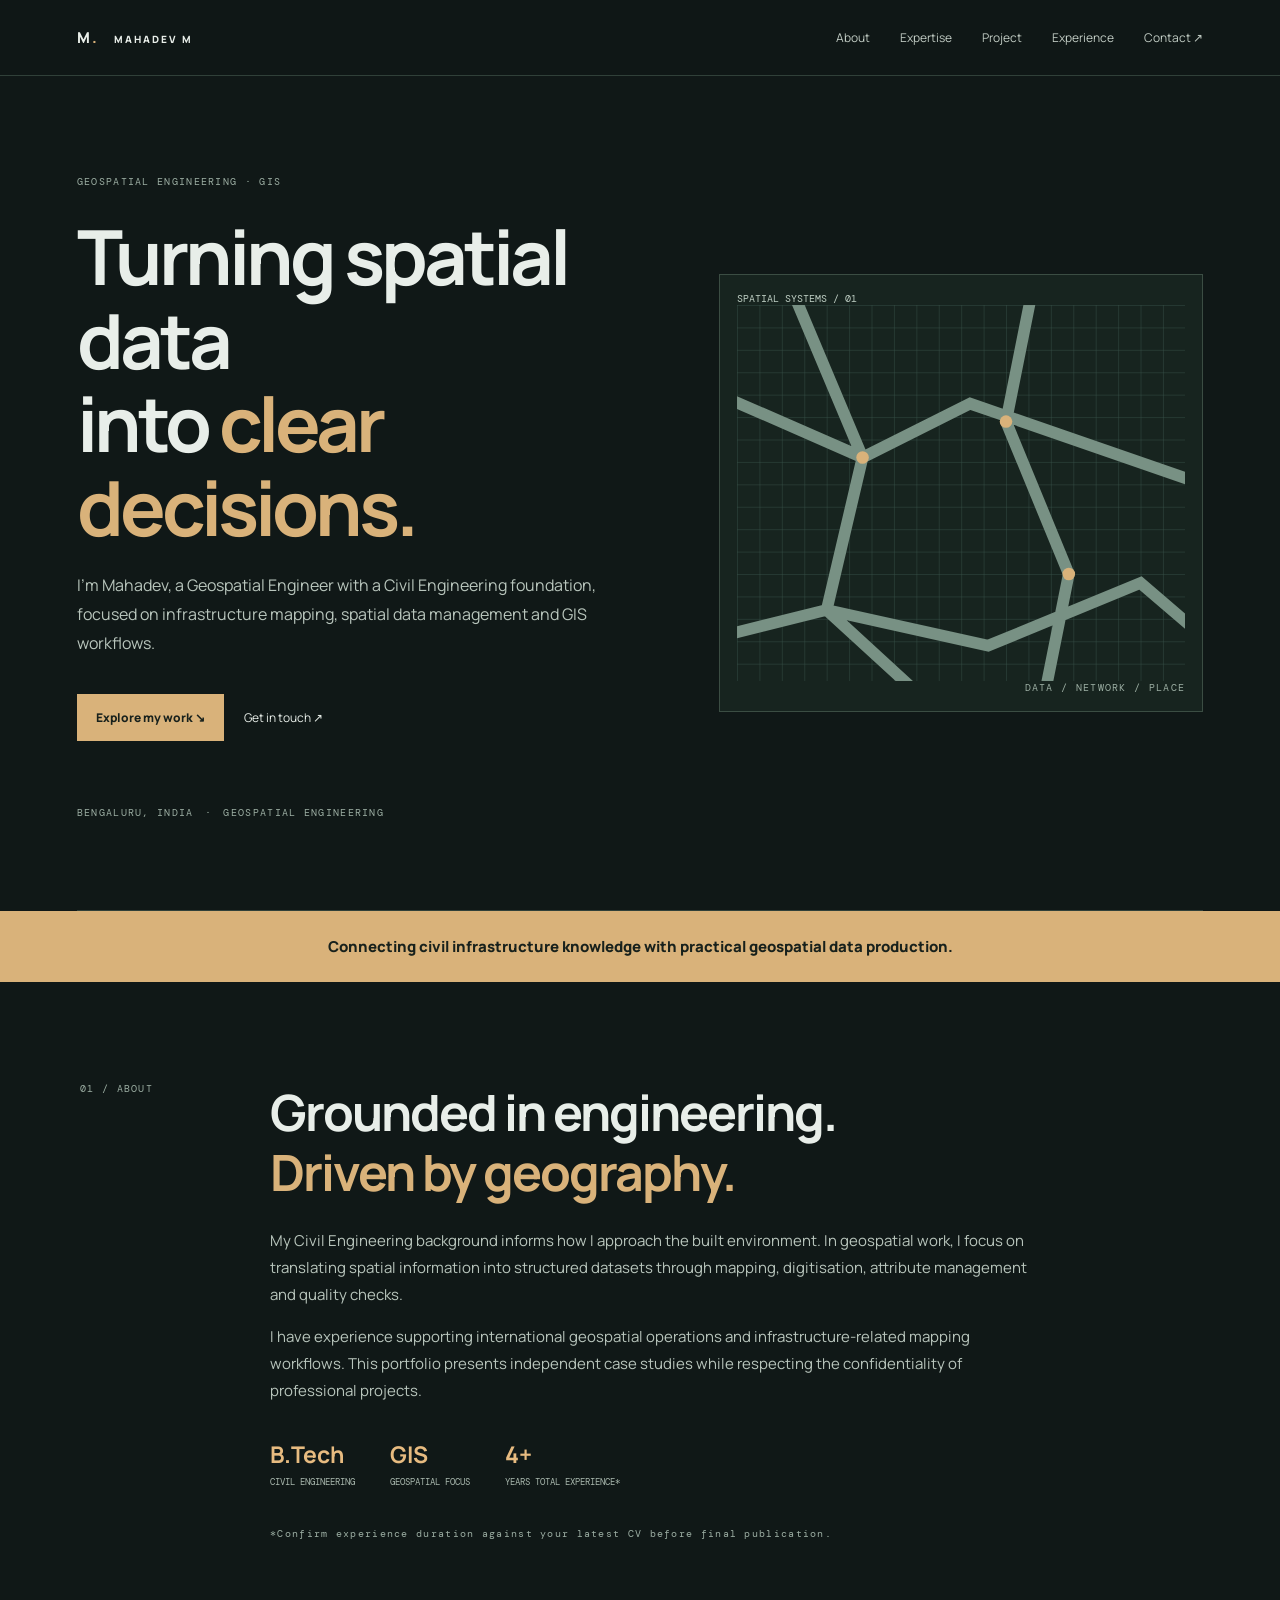
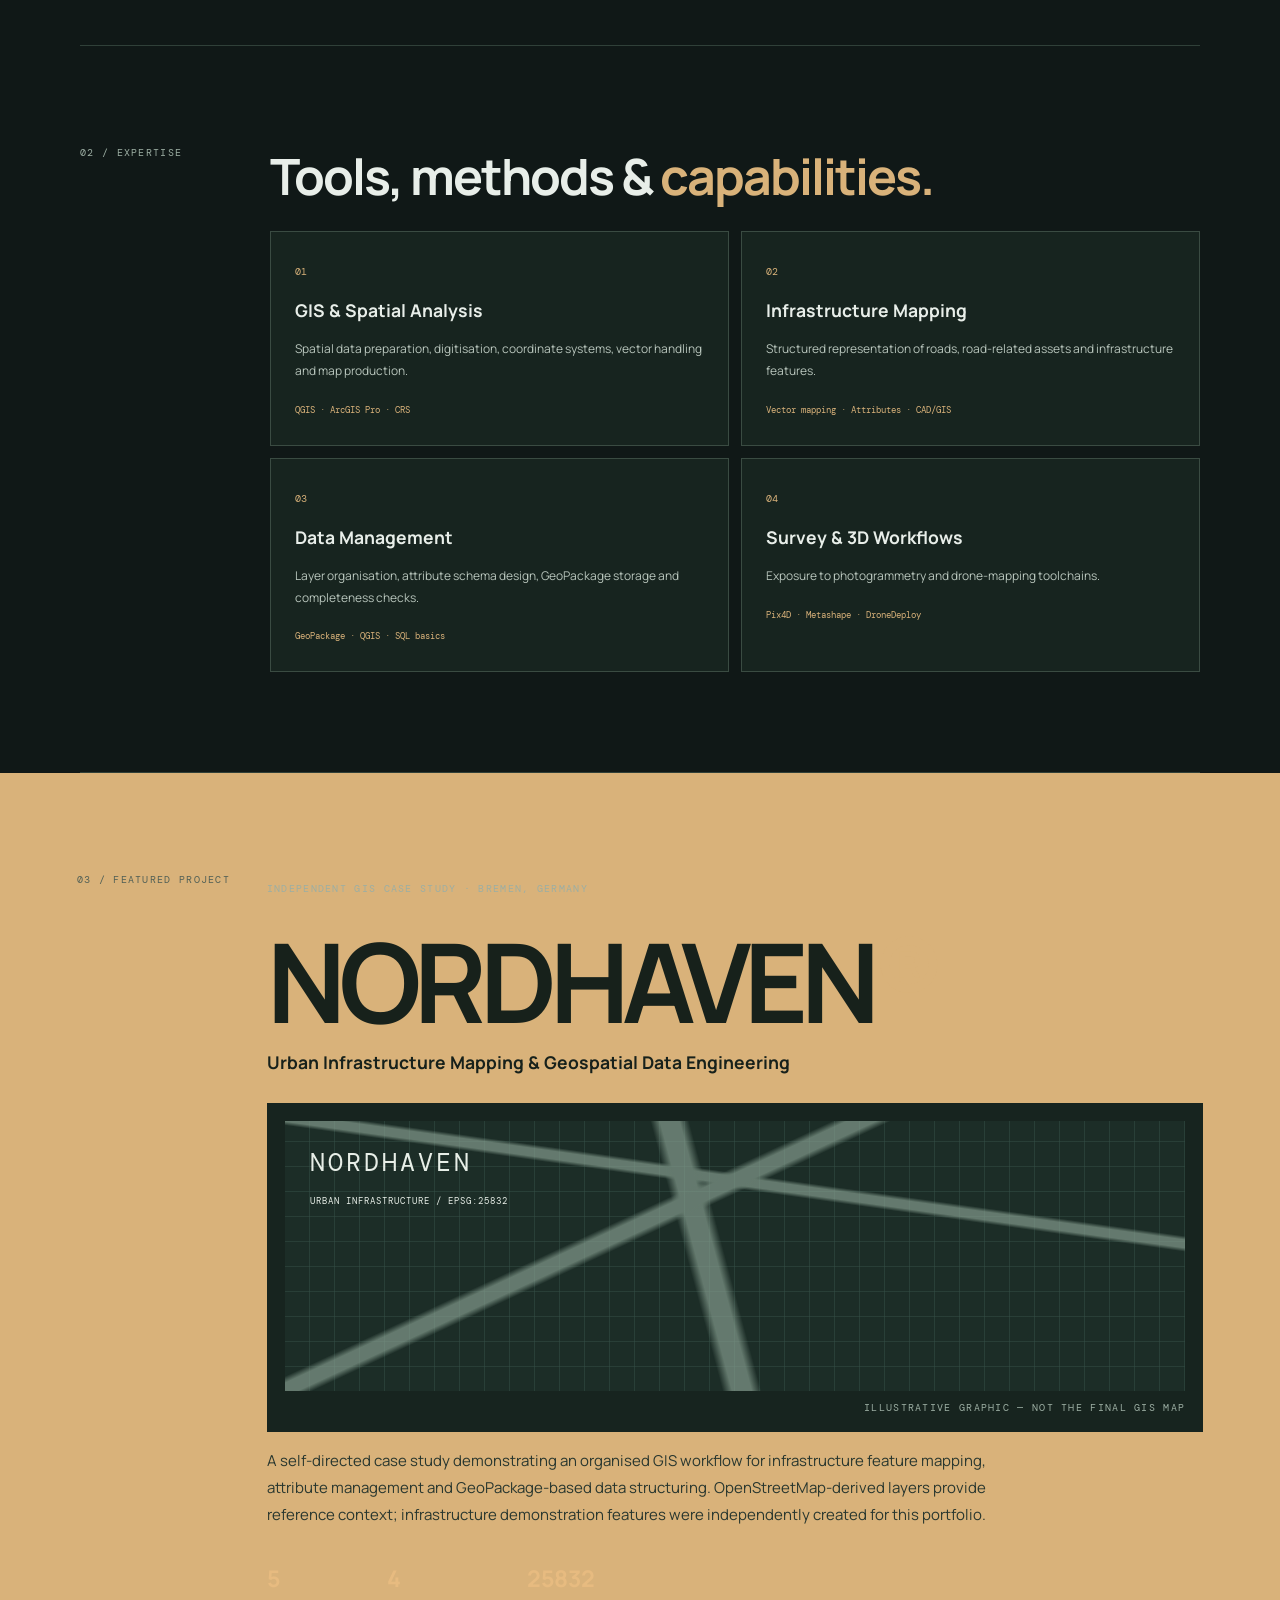
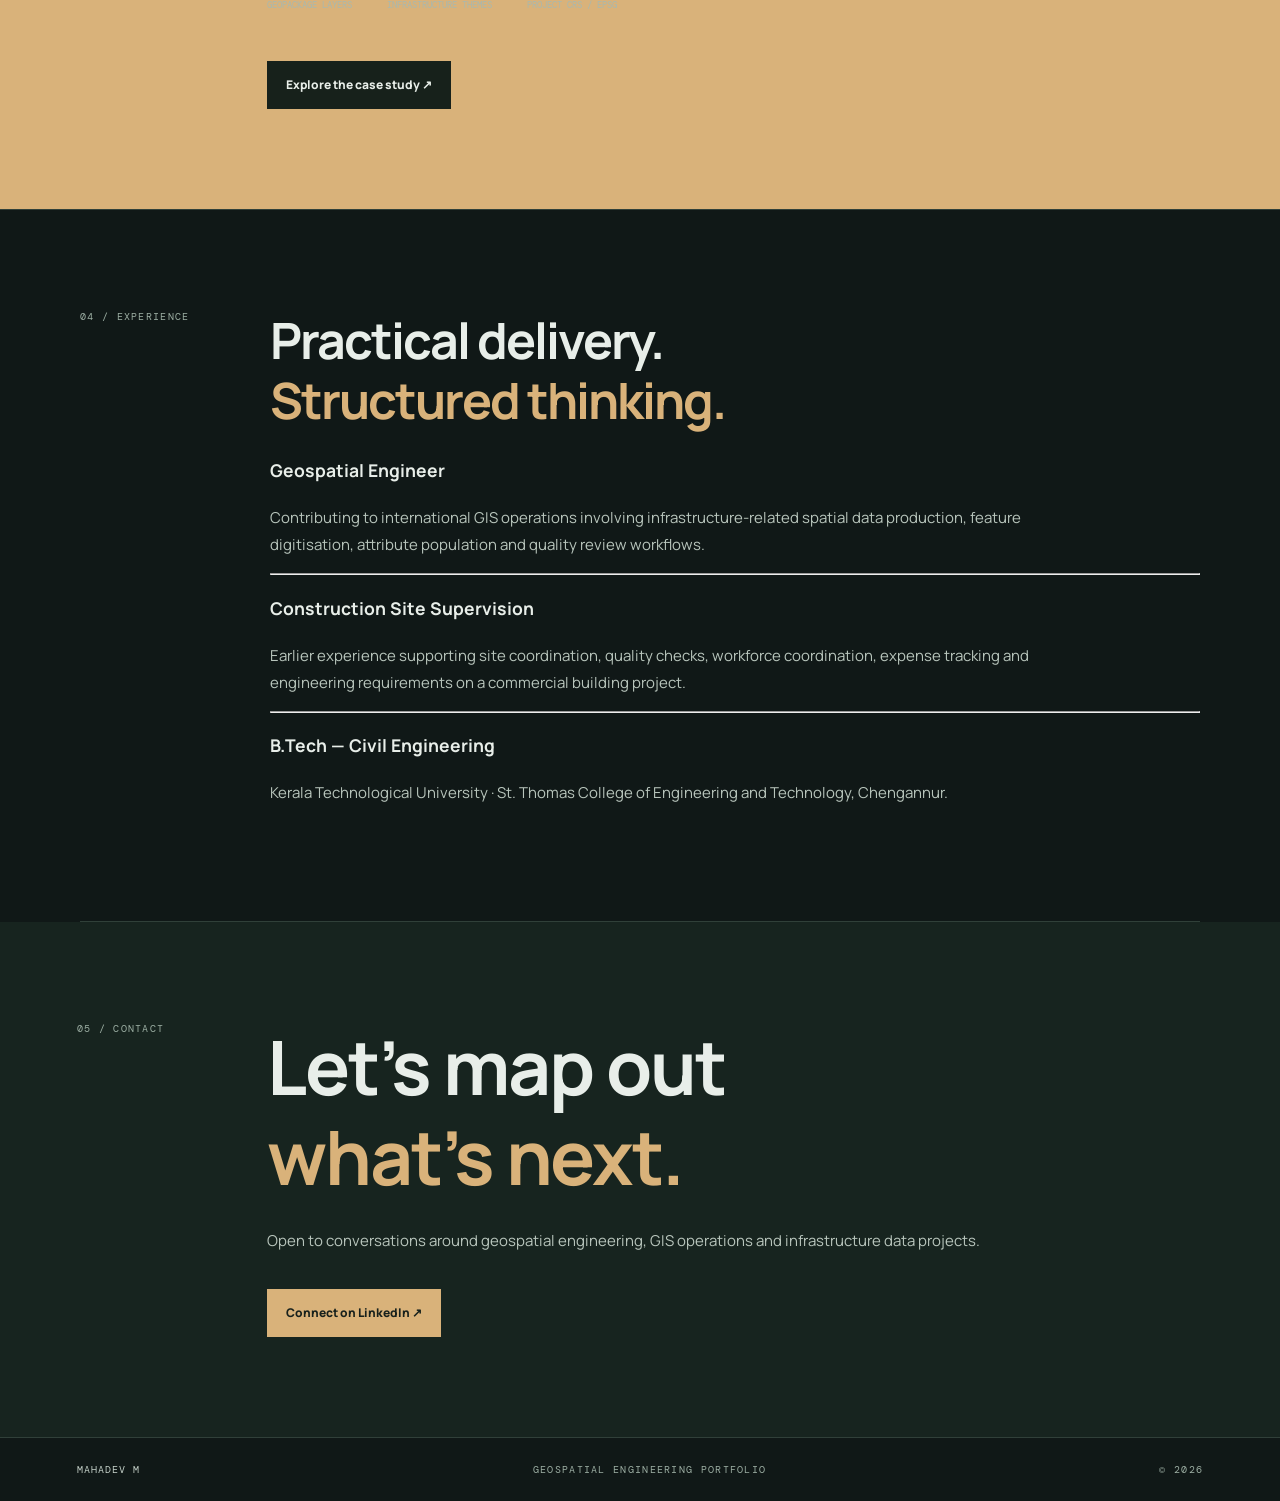
==== index.html @ 7751bcfd "Add files via upload Add personal portfolio website" ====
<!doctype html><html lang="en"><head><meta charset="utf-8"><meta name="viewport" content="width=device-width,initial-scale=1"><meta name="description" content="Mahadev M — Geospatial Engineer"><title>Mahadev M | Geospatial Engineer</title><link rel="stylesheet" href="styles.css"></head><body>
<header><a class="logo" href="#home">M<span>.</span> <small>MAHADEV M</small></a><nav><a href="#about">About</a><a href="#skills">Expertise</a><a href="#project">Project</a><a href="#experience">Experience</a><a href="#contact">Contact ↗</a></nav></header>
<main><section class="hero" id="home"><div><label>GEOSPATIAL ENGINEERING · GIS</label><h1>Turning spatial data<br>into <i>clear decisions.</i></h1><p>I’m Mahadev, a Geospatial Engineer with a Civil Engineering foundation, focused on infrastructure mapping, spatial data management and GIS workflows.</p><a class="btn" href="#project">Explore my work ↘</a><a class="plain" href="#contact">Get in touch ↗</a><div class="meta">BENGALURU, INDIA　·　GEOSPATIAL ENGINEERING</div></div><div class="map"><span>SPATIAL SYSTEMS / 01</span><svg viewBox="0 0 500 420"><defs><pattern id="g" width="25" height="25" patternUnits="userSpaceOnUse"><path d="M25 0H0V25" fill="none" stroke="#355047"/></pattern></defs><rect width="500" height="420" fill="url(#g)"/><g fill="none" stroke="#789184" stroke-width="13"><path d="M-20 100L140 170L260 110L520 200M60 -20L140 170L100 340L220 450M330 -20L300 130L370 300L340 450M-20 370L100 340L280 380L450 310L520 370"/></g><g fill="#d9b27a"><circle cx="140" cy="170" r="7"/><circle cx="300" cy="130" r="7"/><circle cx="370" cy="300" r="7"/></g></svg><small>DATA / NETWORK / PLACE</small></div></section>
<div class="band">Connecting civil infrastructure knowledge with practical geospatial data production.</div>
<section id="about"><label>01 / ABOUT</label><div><h2>Grounded in engineering.<br><i>Driven by geography.</i></h2><p>My Civil Engineering background informs how I approach the built environment. In geospatial work, I focus on translating spatial information into structured datasets through mapping, digitisation, attribute management and quality checks.</p><p>I have experience supporting international geospatial operations and infrastructure-related mapping workflows. This portfolio presents independent case studies while respecting the confidentiality of professional projects.</p><div class="stats"><b>B.Tech <small>CIVIL ENGINEERING</small></b><b>GIS <small>GEOSPATIAL FOCUS</small></b><b>4+ <small>YEARS TOTAL EXPERIENCE*</small></b></div><small>*Confirm experience duration against your latest CV before final publication.</small></div></section>
<section id="skills"><label>02 / EXPERTISE</label><div><h2>Tools, methods &amp; <i>capabilities.</i></h2><div class="cards"><article><small>01</small><h3>GIS & Spatial Analysis</h3><p>Spatial data preparation, digitisation, coordinate systems, vector handling and map production.</p><em>QGIS · ArcGIS Pro · CRS</em></article><article><small>02</small><h3>Infrastructure Mapping</h3><p>Structured representation of roads, road-related assets and infrastructure features.</p><em>Vector mapping · Attributes · CAD/GIS</em></article><article><small>03</small><h3>Data Management</h3><p>Layer organisation, attribute schema design, GeoPackage storage and completeness checks.</p><em>GeoPackage · QGIS · SQL basics</em></article><article><small>04</small><h3>Survey & 3D Workflows</h3><p>Exposure to photogrammetry and drone-mapping toolchains.</p><em>Pix4D · Metashape · DroneDeploy</em></article></div></div></section>
<section class="feature" id="project"><label>03 / FEATURED PROJECT</label><div><small>INDEPENDENT GIS CASE STUDY · BREMEN, GERMANY</small><h2>NORDHAVEN<span>®</span></h2><h3>Urban Infrastructure Mapping &amp; Geospatial Data Engineering</h3><div class="projectbox"><div class="schematic">NORDHAVEN<br><small>URBAN INFRASTRUCTURE / EPSG:25832</small><div class="roads"></div></div><small>ILLUSTRATIVE GRAPHIC — NOT THE FINAL GIS MAP</small></div><p>A self-directed case study demonstrating an organised GIS workflow for infrastructure feature mapping, attribute management and GeoPackage-based data structuring. OpenStreetMap-derived layers provide reference context; infrastructure demonstration features were independently created for this portfolio.</p><div class="stats"><b>5 <small>GEOPACKAGE LAYERS</small></b><b>4 <small>INFRASTRUCTURE THEMES</small></b><b>25832 <small>PROJECT CRS / EPSG</small></b></div><a class="btn dark" href="nordhaven.html">Explore the case study ↗</a></div></section>
<section id="experience"><label>04 / EXPERIENCE</label><div><h2>Practical delivery.<br><i>Structured thinking.</i></h2><h3>Geospatial Engineer</h3><p>Contributing to international GIS operations involving infrastructure-related spatial data production, feature digitisation, attribute population and quality review workflows.</p><hr><h3>Construction Site Supervision</h3><p>Earlier experience supporting site coordination, quality checks, workforce coordination, expense tracking and engineering requirements on a commercial building project.</p><hr><h3>B.Tech — Civil Engineering</h3><p>Kerala Technological University · St. Thomas College of Engineering and Technology, Chengannur.</p></div></section>
<section class="contact" id="contact"><label>05 / CONTACT</label><div><h2>Let’s map out<br><i>what’s next.</i></h2><p>Open to conversations around geospatial engineering, GIS operations and infrastructure data projects.</p><a class="btn" href="https://www.linkedin.com/in/mahadev-m04/" target="_blank" rel="noopener">Connect on LinkedIn ↗</a></div></section></main><footer>MAHADEV M <span>GEOSPATIAL ENGINEERING PORTFOLIO</span><span>© 2026</span></footer></body></html>
---- styles.css ----
@import url('https://fonts.googleapis.com/css2?family=DM+Mono:wght@400;500&family=Manrope:wght@400;500;600;700;800&display=swap');*{box-sizing:border-box}html{scroll-behavior:smooth}body{margin:0;background:#101817;color:#e8eee9;font:15px/1.8 Manrope,Arial,sans-serif}a{color:inherit;text-decoration:none}header{height:76px;padding:0 6%;display:flex;justify-content:space-between;align-items:center;border-bottom:1px solid #304039;position:sticky;top:0;background:#101817f2;z-index:2}.logo{font-weight:800;letter-spacing:2px}.logo span,.feature h2 span,.casehero h1 span{color:#d9b27a}.logo small{font-size:10px;margin-left:10px}nav{display:flex;gap:30px;font-size:12px;color:#c1ccc4}nav a:hover{color:#d9b27a}main>section{width:min(1120px,88%);margin:auto;padding:100px 0;border-bottom:1px solid #304039;display:grid;grid-template-columns:155px 1fr;gap:35px}main>section.hero{width:88%;min-height:640px;grid-template-columns:1.1fr .9fr;align-items:center;gap:50px;padding:90px 0;position:relative}label,section>div>small,.meta,footer span,.projectbox>small{font:10px 'DM Mono',monospace;letter-spacing:1.3px;color:#9caea3}h1{font-size:clamp(45px,6vw,76px);line-height:1.1;letter-spacing:-4px;margin:22px 0}h1 i,h2 i{color:#d9b27a;font-style:normal}h2{font-size:clamp(32px,4vw,50px);line-height:1.2;letter-spacing:-2px;margin:0 0 25px}p{color:#b8c5bc;max-width:760px}.hero p{font-size:16px;max-width:550px}.btn{display:inline-block;background:#d9b27a;color:#18211c;padding:13px 19px;font-size:12px;font-weight:800;margin:20px 20px 0 0}.plain{font-size:12px}.meta{margin-top:65px}.map{background:#17241f;border:1px solid #3b4d43;padding:17px;color:#c0d0c5;font:10px 'DM Mono',monospace}.map svg{width:100%;display:block}.map small{display:block;text-align:right}.band{width:100%;max-width:none;background:#d9b27a;color:#18211c;text-align:center;padding:22px;font-weight:800}.stats{display:flex;gap:35px;margin:30px 0}.stats b{font-size:23px;color:#e7bb80;display:flex;flex-direction:column}.stats small{font:9px 'DM Mono',monospace;color:#a9b8ae}.cards{display:grid;grid-template-columns:repeat(2,1fr);gap:12px}.cards article{padding:24px;background:#17241f;border:1px solid #3a4b42}.cards article small{color:#d9b27a;font:10px 'DM Mono',monospace}.cards h3{margin:12px 0 5px}.cards p{font-size:12px}.cards em{font:9px 'DM Mono',monospace;color:#d9b27a;font-style:normal}.feature{background:#d9b27a;color:#17211b;padding-left:6%!important;padding-right:6%!important;width:100%!important}.feature label{color:#526056}.feature h2{font-size:clamp(65px,9vw,110px);letter-spacing:-7px;margin:15px 0 0}.feature h3{margin:0 0 24px}.feature p{color:#29372f}.projectbox{background:#17241f;padding:18px}.schematic{height:270px;background:repeating-linear-gradient(0deg,transparent 0 24px,#355047 25px),repeating-linear-gradient(90deg,transparent 0 24px,#355047 25px),#1c2d27;position:relative;padding:25px;font:25px 'DM Mono',monospace;letter-spacing:3px;color:#e7eee7;overflow:hidden}.schematic small{font-size:9px;letter-spacing:1px}.roads{position:absolute;inset:0;background:linear-gradient(155deg,transparent 37%,#8ba394 38% 40%,transparent 41%),linear-gradient(75deg,transparent 45%,#8ba394 46% 48%,transparent 49%),linear-gradient(8deg,transparent 67%,#8ba394 68% 70%,transparent 71%);opacity:.65}.projectbox>small{display:block;text-align:right;margin-top:10px}.dark{background:#17211b;color:#e8eee9}.contact{background:#17241f;width:100%!important;padding-left:6%!important;padding-right:6%!important}.contact h2{font-size:clamp(45px,7vw,75px)}footer{padding:25px 6%;display:flex;justify-content:space-between;font:10px 'DM Mono',monospace;letter-spacing:1px;color:#c4d0c8}.casehero{display:block!important;padding-top:80px!important}.casehero>a{color:#d9b27a;font-size:12px}.casehero label{display:block;margin-top:50px}.casehero h1{font-size:clamp(65px,10vw,120px);margin:10px 0}.casehero h3{font-weight:500}.casehero p{font:10px 'DM Mono',monospace;letter-spacing:1px}.table{border-top:1px solid #44564c}.table p{padding:12px;border-bottom:1px solid #34443b;font-size:12px}blockquote{margin:25px 0;padding:16px 20px;background:#1a2821;border-left:2px solid #d9b27a;color:#c1ccc4;font-size:12px}li{color:#b8c5bc;margin:10px 0}code{color:#e4b97e}@media(max-width:760px){header{padding:0 5%}nav{gap:12px;font-size:10px}main>section,main>section.hero{grid-template-columns:1fr;padding:65px 0;gap:20px}.hero{min-height:0!important}.hero h1{letter-spacing:-2px}.map{max-width:550px}.feature{padding-left:6%!important;padding-right:6%!important}.cards{grid-template-columns:1fr}.stats{gap:18px;flex-wrap:wrap}footer{gap:12px;flex-wrap:wrap}}@media(max-width:480px){nav{gap:8px}nav a{font-size:9px}.logo small{display:none}.feature h2{letter-spacing:-4px}footer span:nth-child(1){display:none}}
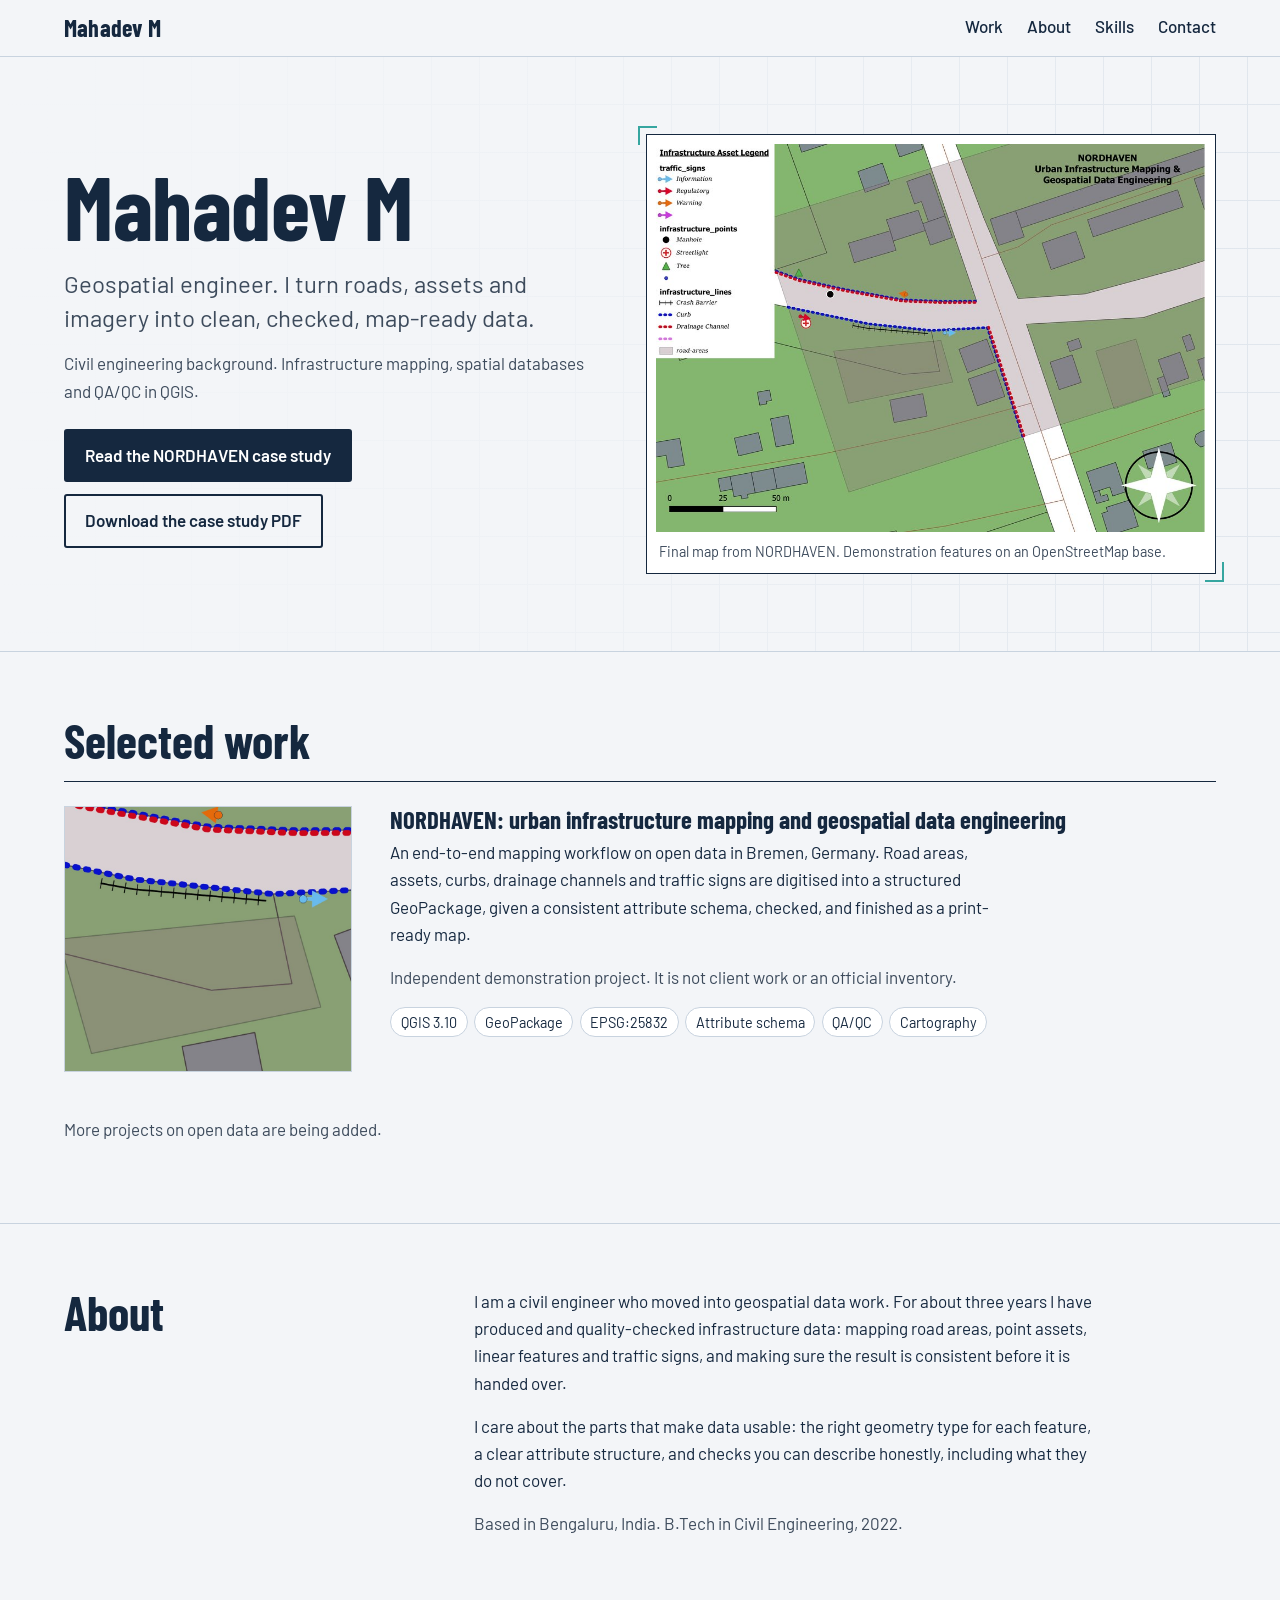
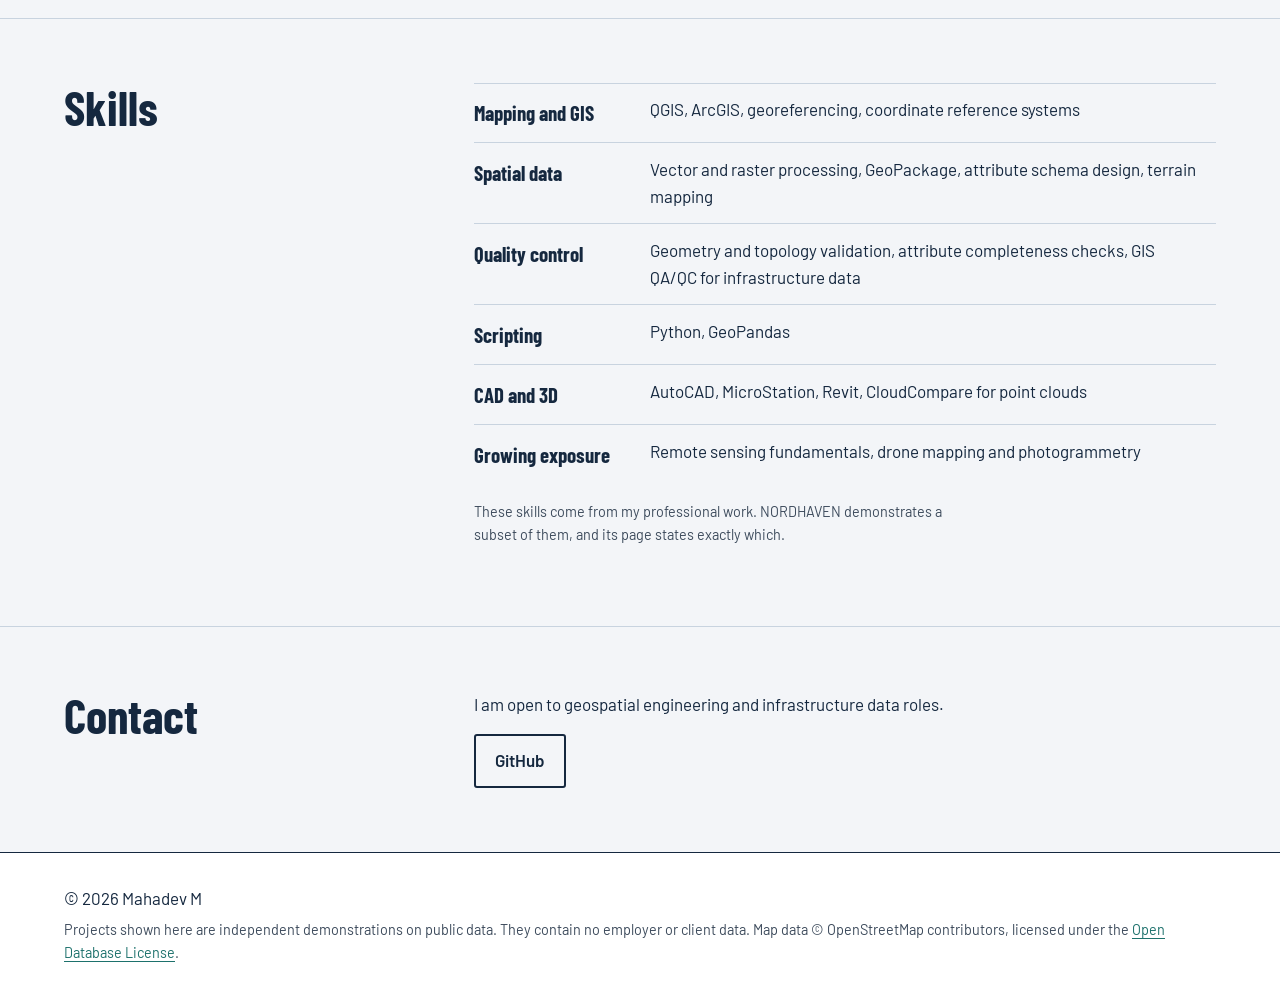
==== commit 35df606b: "Add files via upload" ====
--- a/index.html
+++ b/index.html
@@ -1,9 +1,125 @@
-<!doctype html><html lang="en"><head><meta charset="utf-8"><meta name="viewport" content="width=device-width,initial-scale=1"><meta name="description" content="Mahadev M — Geospatial Engineer"><title>Mahadev M | Geospatial Engineer</title><link rel="stylesheet" href="styles.css"></head><body>
-<header><a class="logo" href="#home">M<span>.</span> <small>MAHADEV M</small></a><nav><a href="#about">About</a><a href="#skills">Expertise</a><a href="#project">Project</a><a href="#experience">Experience</a><a href="#contact">Contact ↗</a></nav></header>
-<main><section class="hero" id="home"><div><label>GEOSPATIAL ENGINEERING · GIS</label><h1>Turning spatial data<br>into <i>clear decisions.</i></h1><p>I’m Mahadev, a Geospatial Engineer with a Civil Engineering foundation, focused on infrastructure mapping, spatial data management and GIS workflows.</p><a class="btn" href="#project">Explore my work ↘</a><a class="plain" href="#contact">Get in touch ↗</a><div class="meta">BENGALURU, INDIA　·　GEOSPATIAL ENGINEERING</div></div><div class="map"><span>SPATIAL SYSTEMS / 01</span><svg viewBox="0 0 500 420"><defs><pattern id="g" width="25" height="25" patternUnits="userSpaceOnUse"><path d="M25 0H0V25" fill="none" stroke="#355047"/></pattern></defs><rect width="500" height="420" fill="url(#g)"/><g fill="none" stroke="#789184" stroke-width="13"><path d="M-20 100L140 170L260 110L520 200M60 -20L140 170L100 340L220 450M330 -20L300 130L370 300L340 450M-20 370L100 340L280 380L450 310L520 370"/></g><g fill="#d9b27a"><circle cx="140" cy="170" r="7"/><circle cx="300" cy="130" r="7"/><circle cx="370" cy="300" r="7"/></g></svg><small>DATA / NETWORK / PLACE</small></div></section>
-<div class="band">Connecting civil infrastructure knowledge with practical geospatial data production.</div>
-<section id="about"><label>01 / ABOUT</label><div><h2>Grounded in engineering.<br><i>Driven by geography.</i></h2><p>My Civil Engineering background informs how I approach the built environment. In geospatial work, I focus on translating spatial information into structured datasets through mapping, digitisation, attribute management and quality checks.</p><p>I have experience supporting international geospatial operations and infrastructure-related mapping workflows. This portfolio presents independent case studies while respecting the confidentiality of professional projects.</p><div class="stats"><b>B.Tech <small>CIVIL ENGINEERING</small></b><b>GIS <small>GEOSPATIAL FOCUS</small></b><b>4+ <small>YEARS TOTAL EXPERIENCE*</small></b></div><small>*Confirm experience duration against your latest CV before final publication.</small></div></section>
-<section id="skills"><label>02 / EXPERTISE</label><div><h2>Tools, methods &amp; <i>capabilities.</i></h2><div class="cards"><article><small>01</small><h3>GIS & Spatial Analysis</h3><p>Spatial data preparation, digitisation, coordinate systems, vector handling and map production.</p><em>QGIS · ArcGIS Pro · CRS</em></article><article><small>02</small><h3>Infrastructure Mapping</h3><p>Structured representation of roads, road-related assets and infrastructure features.</p><em>Vector mapping · Attributes · CAD/GIS</em></article><article><small>03</small><h3>Data Management</h3><p>Layer organisation, attribute schema design, GeoPackage storage and completeness checks.</p><em>GeoPackage · QGIS · SQL basics</em></article><article><small>04</small><h3>Survey & 3D Workflows</h3><p>Exposure to photogrammetry and drone-mapping toolchains.</p><em>Pix4D · Metashape · DroneDeploy</em></article></div></div></section>
-<section class="feature" id="project"><label>03 / FEATURED PROJECT</label><div><small>INDEPENDENT GIS CASE STUDY · BREMEN, GERMANY</small><h2>NORDHAVEN<span>®</span></h2><h3>Urban Infrastructure Mapping &amp; Geospatial Data Engineering</h3><div class="projectbox"><div class="schematic">NORDHAVEN<br><small>URBAN INFRASTRUCTURE / EPSG:25832</small><div class="roads"></div></div><small>ILLUSTRATIVE GRAPHIC — NOT THE FINAL GIS MAP</small></div><p>A self-directed case study demonstrating an organised GIS workflow for infrastructure feature mapping, attribute management and GeoPackage-based data structuring. OpenStreetMap-derived layers provide reference context; infrastructure demonstration features were independently created for this portfolio.</p><div class="stats"><b>5 <small>GEOPACKAGE LAYERS</small></b><b>4 <small>INFRASTRUCTURE THEMES</small></b><b>25832 <small>PROJECT CRS / EPSG</small></b></div><a class="btn dark" href="nordhaven.html">Explore the case study ↗</a></div></section>
-<section id="experience"><label>04 / EXPERIENCE</label><div><h2>Practical delivery.<br><i>Structured thinking.</i></h2><h3>Geospatial Engineer</h3><p>Contributing to international GIS operations involving infrastructure-related spatial data production, feature digitisation, attribute population and quality review workflows.</p><hr><h3>Construction Site Supervision</h3><p>Earlier experience supporting site coordination, quality checks, workforce coordination, expense tracking and engineering requirements on a commercial building project.</p><hr><h3>B.Tech — Civil Engineering</h3><p>Kerala Technological University · St. Thomas College of Engineering and Technology, Chengannur.</p></div></section>
-<section class="contact" id="contact"><label>05 / CONTACT</label><div><h2>Let’s map out<br><i>what’s next.</i></h2><p>Open to conversations around geospatial engineering, GIS operations and infrastructure data projects.</p><a class="btn" href="https://www.linkedin.com/in/mahadev-m04/" target="_blank" rel="noopener">Connect on LinkedIn ↗</a></div></section></main><footer>MAHADEV M <span>GEOSPATIAL ENGINEERING PORTFOLIO</span><span>© 2026</span></footer></body></html>+<!doctype html>
+<html lang="en">
+<head>
+  <meta charset="utf-8">
+  <meta name="viewport" content="width=device-width, initial-scale=1">
+  <title>Mahadev M | Geospatial engineer</title>
+  <meta name="description" content="Portfolio of Mahadev M, a geospatial engineer working with infrastructure mapping, GeoPackage databases, QGIS and spatial QA/QC. Featured: the NORDHAVEN case study.">
+  <meta property="og:type" content="website">
+  <meta property="og:title" content="Mahadev M | Geospatial engineer">
+  <meta property="og:description" content="Infrastructure mapping, spatial data engineering and QA/QC. See the NORDHAVEN case study.">
+  <meta property="og:image" content="https://mahadevmpro-netizen.github.io/assets/img/og-nordhaven.png">
+  <meta property="og:url" content="https://mahadevmpro-netizen.github.io/">
+  <meta name="twitter:card" content="summary_large_image">
+  <meta name="theme-color" content="#15283f">
+  <link rel="icon" href="assets/img/favicon.svg" type="image/svg+xml">
+  <link rel="preconnect" href="https://fonts.googleapis.com">
+  <link rel="preconnect" href="https://fonts.gstatic.com" crossorigin>
+  <link rel="stylesheet" href="https://fonts.googleapis.com/css2?family=Barlow:wght@400;500;600&family=Barlow+Condensed:wght@600;700&display=swap">
+  <link rel="stylesheet" href="assets/css/style.css">
+</head>
+<body>
+  <a class="skip" href="#main">Skip to content</a>
+  <header class="site-head">
+    <div class="wrap">
+      <a class="brand" href="index.html">Mahadev M</a>
+      <nav class="nav" aria-label="Main">
+        <a href="#work">Work</a>
+        <a href="#about">About</a>
+        <a href="#skills">Skills</a>
+        <a href="#contact">Contact</a>
+      </nav>
+    </div>
+  </header>
+
+  <main id="main">
+    <div class="hero">
+      <div class="wrap">
+        <div>
+          <h1>Mahadev M</h1>
+          <p class="lede">Geospatial engineer. I turn roads, assets and imagery into clean, checked, map-ready data.</p>
+          <p class="muted">Civil engineering background. Infrastructure mapping, spatial databases and QA/QC in QGIS.</p>
+          <div class="btn-row">
+            <a class="btn" href="nordhaven.html">Read the NORDHAVEN case study</a>
+            <a class="btn alt" href="assets/docs/NORDHAVEN_Case_Study_Deck.pdf">Download the case study PDF</a>
+          </div>
+        </div>
+        <figure class="sheet">
+          <img src="assets/img/map-final-1000.jpg" width="1000" height="706" alt="Infrastructure overview map from the NORDHAVEN case study: road areas, manhole, streetlight and tree symbols, curb, drainage and crash barrier lines, and traffic-sign arrows over an OpenStreetMap base, with legend, scale bar and compass.">
+          <figcaption class="caption">Final map from NORDHAVEN. Demonstration features on an OpenStreetMap base.</figcaption>
+        </figure>
+      </div>
+    </div>
+
+    <section id="work" aria-labelledby="work-h">
+      <div class="wrap">
+        <h2 id="work-h">Selected work</h2>
+        <article class="proj">
+          <a href="nordhaven.html" tabindex="-1" aria-hidden="true"><img src="assets/img/feat-lines.jpg" width="900" height="832" alt=""></a>
+          <div>
+            <h3><a href="nordhaven.html">NORDHAVEN: urban infrastructure mapping and geospatial data engineering</a></h3>
+            <p>An end-to-end mapping workflow on open data in Bremen, Germany. Road areas, assets, curbs, drainage channels and traffic signs are digitised into a structured GeoPackage, given a consistent attribute schema, checked, and finished as a print-ready map.</p>
+            <p class="muted">Independent demonstration project. It is not client work or an official inventory.</p>
+            <ul class="tags" aria-label="Tools and topics">
+              <li>QGIS 3.10</li><li>GeoPackage</li><li>EPSG:25832</li><li>Attribute schema</li><li>QA/QC</li><li>Cartography</li>
+            </ul>
+          </div>
+        </article>
+        <p class="muted" style="margin-top:1.25rem">More projects on open data are being added.</p>
+      </div>
+    </section>
+
+    <section id="about" aria-labelledby="about-h">
+      <div class="wrap split">
+        <h2 id="about-h">About</h2>
+        <div>
+          <p>I am a civil engineer who moved into geospatial data work. For about three years I have produced and quality-checked infrastructure data: mapping road areas, point assets, linear features and traffic signs, and making sure the result is consistent before it is handed over.</p>
+          <p>I care about the parts that make data usable: the right geometry type for each feature, a clear attribute structure, and checks you can describe honestly, including what they do not cover.</p>
+          <p class="muted">Based in Bengaluru, India. B.Tech in Civil Engineering, 2022.</p>
+        </div>
+      </div>
+    </section>
+
+    <section id="skills" aria-labelledby="skills-h">
+      <div class="wrap split">
+        <h2 id="skills-h">Skills</h2>
+        <div>
+          <table class="skills">
+            <tbody>
+              <tr><th scope="row">Mapping and GIS</th><td>QGIS, ArcGIS, georeferencing, coordinate reference systems</td></tr>
+              <tr><th scope="row">Spatial data</th><td>Vector and raster processing, GeoPackage, attribute schema design, terrain mapping</td></tr>
+              <tr><th scope="row">Quality control</th><td>Geometry and topology validation, attribute completeness checks, GIS QA/QC for infrastructure data</td></tr>
+              <tr><th scope="row">Scripting</th><td>Python, GeoPandas</td></tr>
+              <tr><th scope="row">CAD and 3D</th><td>AutoCAD, MicroStation, Revit, CloudCompare for point clouds</td></tr>
+              <tr><th scope="row">Growing exposure</th><td>Remote sensing fundamentals, drone mapping and photogrammetry</td></tr>
+            </tbody>
+          </table>
+          <p class="caption" style="margin-top:1rem">These skills come from my professional work. NORDHAVEN demonstrates a subset of them, and its page states exactly which.</p>
+        </div>
+      </div>
+    </section>
+
+    <section id="contact" aria-labelledby="contact-h">
+      <div class="wrap split">
+        <h2 id="contact-h">Contact</h2>
+        <div>
+          <p>I am open to geospatial engineering and infrastructure data roles.</p>
+          <div class="btn-row" style="margin-top:0">
+            <a class="btn alt" href="https://github.com/mahadevmpro-netizen">GitHub</a>
+            <!-- EDIT ME: remove the word "hidden" from the next two lines after you put in your own details. -->
+            <a class="btn alt" href="https://www.linkedin.com/in/YOUR-LINKEDIN-NAME/" hidden>LinkedIn</a>
+            <a class="btn alt" href="mailto:YOUR-EMAIL@example.com" hidden>Email</a>
+          </div>
+        </div>
+      </div>
+    </section>
+  </main>
+
+  <footer class="site-foot">
+    <div class="wrap">
+      <p>&copy; 2026 Mahadev M</p>
+      <p class="caption">Projects shown here are independent demonstrations on public data. They contain no employer or client data. Map data &copy; OpenStreetMap contributors, licensed under the <a href="https://www.openstreetmap.org/copyright">Open Database License</a>.</p>
+    </div>
+  </footer>
+</body>
+</html>
--- a/assets/css/style.css
+++ b/assets/css/style.css
@@ -0,0 +1,159 @@
+/* Mahadev M — portfolio. Survey-sheet look: pale sheet, navy ink, teal linework. */
+:root {
+  --ink: #15283f;
+  --ink-soft: #3d4b5c;
+  --teal: #36a6a0;
+  --teal-text: #1d716c;
+  --sheet: #f3f5f8;
+  --paper: #ffffff;
+  --road: #e4dadf;
+  --rule: #c8d3df;
+  --amber-bg: #fbf1dc;
+  --amber-text: #7a4e08;
+  --head: "Barlow Condensed", "Bahnschrift", "DIN Alternate", "Arial Narrow", "Roboto Condensed", system-ui, sans-serif;
+  --body: "Barlow", system-ui, -apple-system, "Segoe UI", Roboto, Arial, sans-serif;
+  --wrap: 72rem;
+  --gap: clamp(1.25rem, 3vw, 2.5rem);
+}
+*, *::before, *::after { box-sizing: border-box; }
+[hidden] { display: none !important; }
+html { color-scheme: light; scroll-padding-top: 4.5rem; }
+body {
+  margin: 0; background: var(--sheet); color: var(--ink);
+  font: 400 1.0625rem/1.6 var(--body);
+  -webkit-font-smoothing: antialiased;
+}
+img { max-width: 100%; height: auto; display: block; }
+a { color: var(--teal-text); text-underline-offset: 0.18em; }
+a:hover { color: var(--ink); }
+:focus-visible { outline: 3px solid var(--teal); outline-offset: 3px; }
+.skip { position: absolute; left: -999px; top: 0; background: var(--ink); color: #fff; padding: .6rem 1rem; z-index: 50; }
+.skip:focus { left: 0; }
+.wrap { width: min(100% - 2 * var(--gap), var(--wrap)); margin-inline: auto; }
+
+/* header */
+.site-head { position: sticky; top: 0; z-index: 20; background: rgba(243,245,248,.96); border-bottom: 1px solid var(--rule); }
+.site-head .wrap { display: flex; align-items: center; justify-content: space-between; min-height: 3.5rem; gap: 1rem; }
+.brand { white-space: nowrap; font: 700 1.5rem/1 var(--head); color: var(--ink); text-decoration: none; letter-spacing: .01em; }
+.nav { display: flex; gap: 1.5rem; flex-wrap: wrap; }
+.nav a { color: var(--ink); text-decoration: none; font-weight: 500; padding: .25rem 0; border-bottom: 2px solid transparent; }
+.nav a:hover, .nav a[aria-current="page"] { border-bottom-color: var(--teal); }
+
+/* type */
+h1, h2, h3 { font-family: var(--head); font-weight: 700; line-height: 1.02; margin: 0; color: var(--ink); }
+h1 { font-size: clamp(2.8rem, 7vw, 5.75rem); letter-spacing: -.005em; }
+h2 { font-size: clamp(2rem, 4.2vw, 3rem); margin-bottom: 1rem; }
+h3 { font-size: 1.55rem; line-height: 1.1; margin-bottom: .4rem; }
+p { margin: 0 0 1rem; max-width: 62ch; }
+.lede { font-size: clamp(1.2rem, 2.2vw, 1.5rem); line-height: 1.4; color: var(--ink-soft); max-width: 40ch; }
+.muted { color: var(--ink-soft); }
+small, .caption { font-size: .9rem; color: var(--ink-soft); }
+
+/* buttons */
+.btn { display: inline-block; padding: .7rem 1.2rem; border: 2px solid var(--ink); background: var(--ink); color: #fff; text-decoration: none; font-weight: 600; border-radius: 3px; }
+.btn:hover { background: var(--teal-text); border-color: var(--teal-text); color: #fff; }
+.btn.alt { background: transparent; color: var(--ink); }
+.btn.alt:hover { background: var(--ink); color: #fff; border-color: var(--ink); }
+.btn-row { display: flex; flex-wrap: wrap; gap: .75rem; margin-top: 1.5rem; }
+
+/* hero with survey grid */
+.hero { position: relative; padding-block: clamp(2.5rem, 6vw, 5rem); border-bottom: 1px solid var(--rule);
+  background-image: linear-gradient(var(--rule) 1px, transparent 1px), linear-gradient(90deg, var(--rule) 1px, transparent 1px);
+  background-size: 3rem 3rem; background-position: -1px -1px; }
+.hero::before { content: ""; position: absolute; inset: 0; background: linear-gradient(90deg, var(--sheet) 0%, rgba(243,245,248,.88) 45%, rgba(243,245,248,.55) 100%); pointer-events: none; }
+.hero .wrap { position: relative; display: grid; grid-template-columns: minmax(0, 1fr) minmax(0, 1.05fr); gap: var(--gap); align-items: center; }
+.hero h1 { margin-bottom: 1rem; }
+.sheet { margin: 0; position: relative; background: var(--paper); padding: .6rem; border: 1px solid var(--ink); }
+.sheet::before, .sheet::after { content: ""; position: absolute; width: 1.2rem; height: 1.2rem; border: 2px solid var(--teal); }
+.sheet::before { top: -.55rem; left: -.55rem; border-right: 0; border-bottom: 0; }
+.sheet::after { bottom: -.55rem; right: -.55rem; border-left: 0; border-top: 0; }
+.sheet figcaption { padding: .5rem .2rem 0; }
+
+/* sections */
+section { padding-block: clamp(2.5rem, 5vw, 4.5rem); }
+section + section { border-top: 1px solid var(--rule); }
+.split { display: grid; grid-template-columns: minmax(0, 1fr) minmax(0, 2fr); gap: var(--gap); }
+.split > h2 { margin-bottom: 0; }
+
+/* project index rows */
+.proj { display: grid; grid-template-columns: minmax(0, 18rem) minmax(0, 1fr); gap: var(--gap); align-items: start; padding: 1.5rem 0; border-top: 1px solid var(--ink); }
+.proj:last-child { border-bottom: 1px solid var(--ink); }
+.proj img { border: 1px solid var(--rule); }
+.proj h3 a { color: var(--ink); text-decoration: none; }
+.proj h3 a:hover { color: var(--teal-text); text-decoration: underline; }
+.tags { display: flex; flex-wrap: wrap; gap: .4rem; list-style: none; padding: 0; margin: .8rem 0 0; }
+.tags li { border: 1px solid var(--rule); background: var(--paper); padding: .15rem .6rem; font-size: .9rem; border-radius: 99px; }
+
+/* skills as a ruled table */
+.skills { width: 100%; border-collapse: collapse; }
+.skills th, .skills td { text-align: left; vertical-align: top; padding: .8rem 1rem .8rem 0; border-top: 1px solid var(--rule); }
+.skills th { width: 11rem; font-family: var(--head); font-size: 1.3rem; font-weight: 700; }
+
+/* case study */
+.meta { display: grid; grid-template-columns: repeat(auto-fit, minmax(17rem, 1fr)); gap: 0; border: 1px solid var(--ink); background: var(--paper); margin-top: 2rem; }
+.meta div { padding: .8rem 1rem; border-right: 1px solid var(--rule); border-bottom: 1px solid var(--rule); }
+.meta dt { font-size: .85rem; color: var(--ink-soft); }
+.meta dd { margin: 0; font-weight: 600; overflow-wrap: anywhere; }
+.note { background: var(--amber-bg); border: 1px solid #e3c98d; color: var(--amber-text); padding: 1rem 1.2rem; border-radius: 3px; max-width: 70ch; }
+.note strong { color: inherit; }
+.flow { list-style: none; counter-reset: s; display: grid; grid-template-columns: repeat(auto-fit, minmax(17rem, 1fr)); gap: 0; padding: 0; margin: 1.5rem 0 0; border: 1px solid var(--ink); background: var(--paper); }
+.flow li { counter-increment: s; padding: 1rem; border-right: 1px solid var(--rule); border-bottom: 1px solid var(--rule); position: relative; }
+.flow li::before { content: counter(s); display: grid; place-items: center; width: 1.8rem; height: 1.8rem; border-radius: 50%; background: var(--ink); color: #fff; font-weight: 700; margin-bottom: .5rem; }
+.flow li.ref::before { background: #8a96a6; }
+.flow b { display: block; font-family: var(--head); font-size: 1.25rem; line-height: 1.1; margin-bottom: .2rem; }
+.flow span { font-size: .95rem; color: var(--ink-soft); }
+.table-wrap { overflow-x: auto; background: var(--paper); border: 1px solid var(--ink); }
+table.data { border-collapse: collapse; width: 100%; min-width: 34rem; }
+table.data th, table.data td { text-align: left; vertical-align: top; padding: .65rem .9rem; border-bottom: 1px solid var(--rule); }
+table.data thead th { background: var(--ink); color: #fff; font-weight: 600; }
+table.data code, code { font-family: ui-monospace, "Cascadia Code", Consolas, monospace; font-size: .92em; overflow-wrap: anywhere; }
+.feat { display: grid; grid-template-columns: repeat(auto-fit, minmax(15rem, 1fr)); gap: var(--gap); margin-top: 1.5rem; }
+.feat figure { margin: 0; background: var(--paper); border: 1px solid var(--ink); }
+.feat figcaption { padding: .9rem 1rem 1.1rem; }
+.feat .geom { display: inline-block; font-weight: 600; font-size: .9rem; border: 1px solid var(--teal-text); color: var(--teal-text); padding: .05rem .5rem; border-radius: 99px; margin-bottom: .4rem; }
+.feat .geom.warn { border-color: #b7791f; color: var(--amber-text); background: var(--amber-bg); }
+.zoom img { width: 100%; }
+.zoom { display: block; width: 100%; padding: 0; border: 0; background: none; cursor: zoom-in; }
+.shot { margin: 1.25rem 0 0; background: var(--paper); border: 1px solid var(--ink); }
+.shot figcaption { padding: .6rem .9rem; border-top: 1px solid var(--rule); }
+.shots { display: grid; grid-template-columns: repeat(auto-fit, minmax(22rem, 1fr)); gap: var(--gap); }
+.stack { display: grid; gap: var(--gap); max-width: 62rem; }
+.stack .shot { margin: 0; }
+.tree { font-family: ui-monospace, "Cascadia Code", Consolas, monospace; font-size: .95rem; background: var(--paper); border: 1px solid var(--ink); padding: 1rem 1.2rem; list-style: none; margin: 0; }
+.tree ul { list-style: none; margin: .3rem 0 0 .5rem; padding: .2rem 0 0 1rem; border-left: 1px solid var(--teal); }
+.tree li { padding: .12rem 0; }
+.tree i { font-style: normal; color: var(--ink-soft); }
+.results { display: grid; grid-template-columns: repeat(auto-fit, minmax(15rem, 1fr)); gap: var(--gap); margin-top: 1.5rem; }
+.results > div { background: var(--paper); border: 1px solid var(--ink); padding: 1.2rem; }
+.big { font: 700 4rem/1 var(--head); color: var(--teal-text); }
+.cols { columns: 2 16rem; column-gap: var(--gap); padding-left: 1.2rem; margin: .5rem 0 0; }
+.dl { list-style: none; padding: 0; margin: 1rem 0 0; border-top: 1px solid var(--ink); }
+.dl li { display: flex; flex-wrap: wrap; justify-content: space-between; gap: .5rem 1rem; padding: .8rem 0; border-bottom: 1px solid var(--rule); }
+.dl a { font-weight: 600; }
+.future { border: 1px dashed var(--ink-soft); background: transparent; padding: 1rem 1.2rem; max-width: 70ch; }
+.future ul { margin: .5rem 0 0; padding-left: 1.2rem; }
+
+/* footer */
+.site-foot { border-top: 1px solid var(--ink); padding-block: 2rem; background: var(--paper); }
+.site-foot p { max-width: none; margin-bottom: .4rem; }
+
+/* lightbox */
+dialog.lb { border: 0; padding: 0; background: transparent; max-width: 96vw; max-height: 96vh; }
+dialog.lb::backdrop { background: rgba(21,40,63,.88); }
+dialog.lb img { max-width: 96vw; max-height: 86vh; background: #fff; margin: 0 auto; }
+dialog.lb p { color: #fff; text-align: center; margin: .6rem auto 0; }
+dialog.lb button { position: absolute; top: .5rem; right: .5rem; background: #fff; color: var(--ink); border: 0; padding: .5rem .9rem; font-weight: 600; cursor: pointer; border-radius: 3px; }
+
+@media (max-width: 52rem) {
+  .site-head .wrap { flex-wrap: wrap; padding-block: .4rem; row-gap: .1rem; }
+  .nav { gap: 1.1rem; font-size: .95rem; }
+  .proj img { width: 100%; max-height: 13rem; object-fit: cover; }
+  .hero .wrap, .split, .proj { grid-template-columns: minmax(0, 1fr); }
+  .hero::before { background: rgba(243,245,248,.8); }
+  .skills th { width: auto; display: block; padding-bottom: 0; border-bottom: 0; }
+  .skills td { display: block; border-top: 0; padding-top: .2rem; }
+  .skills tr { display: block; border-top: 1px solid var(--rule); padding-block: .6rem; }
+  .skills th, .skills td { border-top: 0; }
+}
+@media (prefers-reduced-motion: reduce) { * { scroll-behavior: auto !important; } }
+@media print { .site-head, .btn-row { display: none; } body { background: #fff; } }
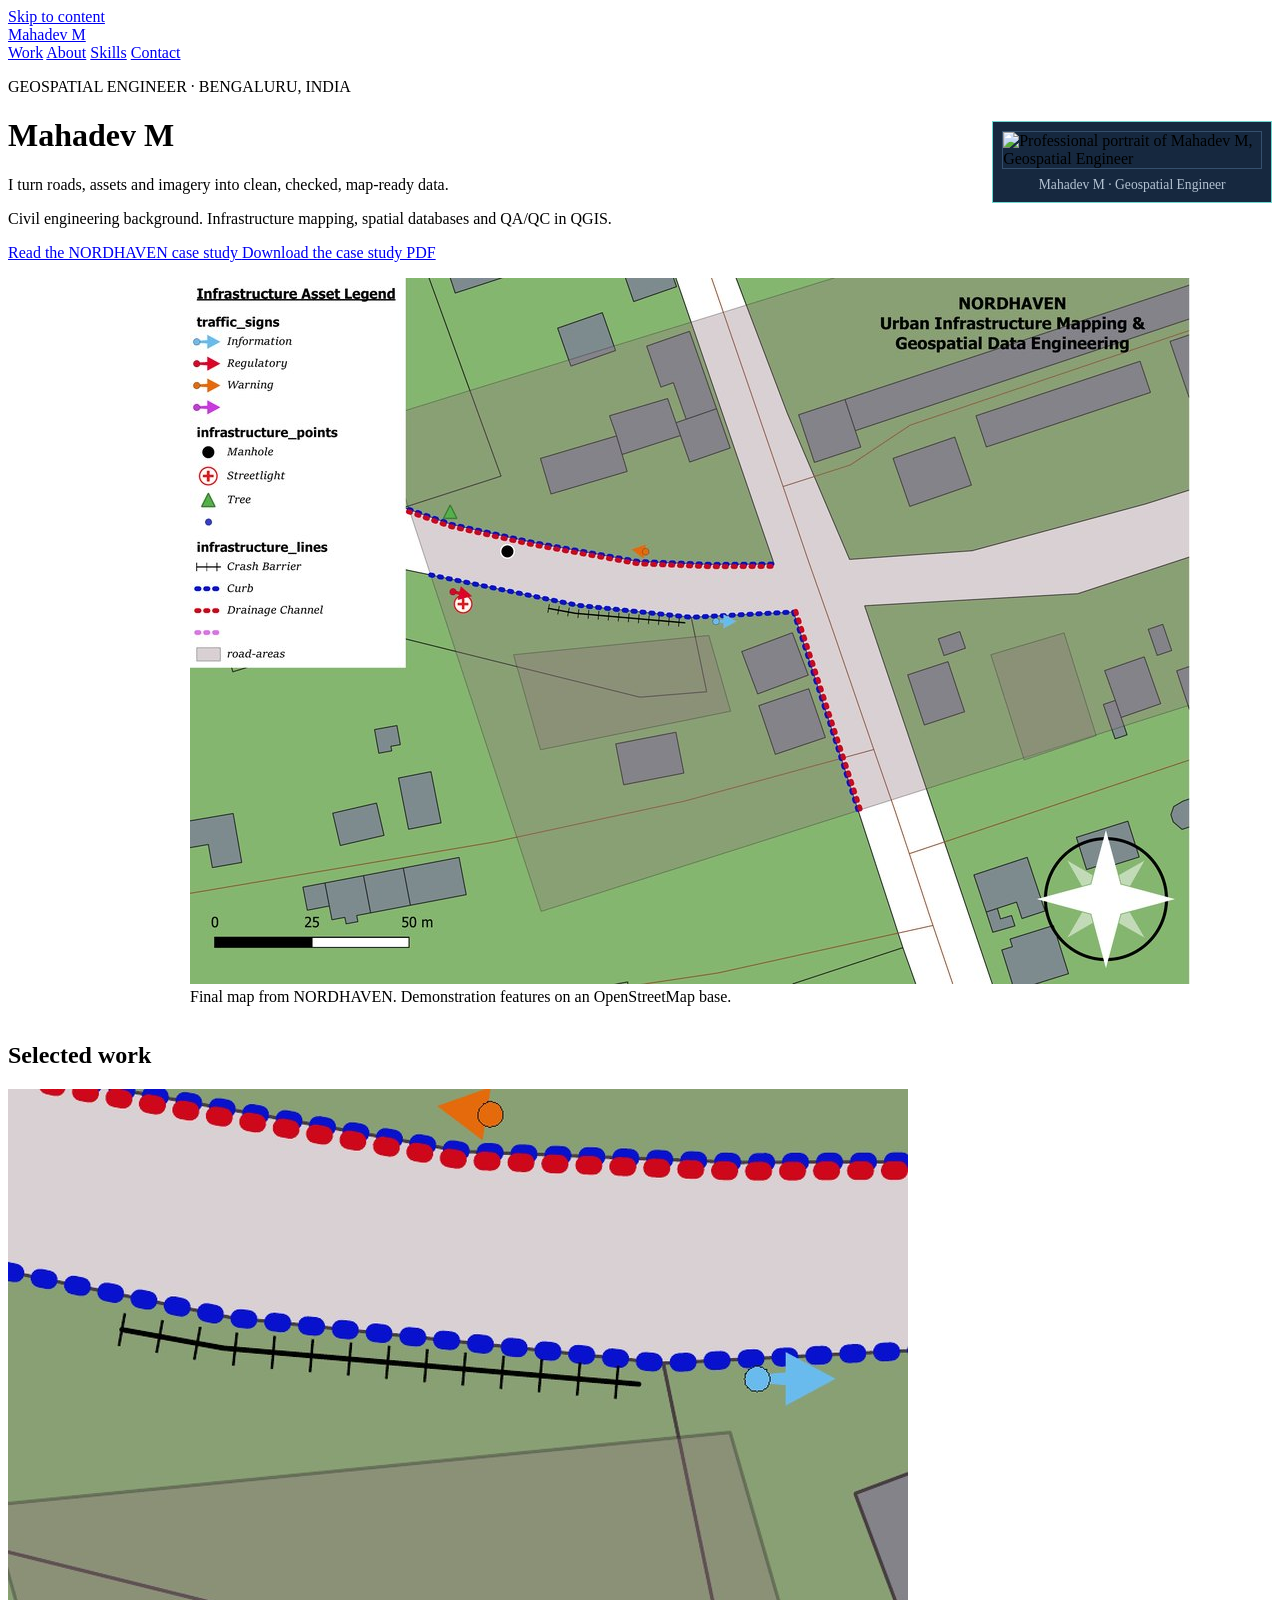
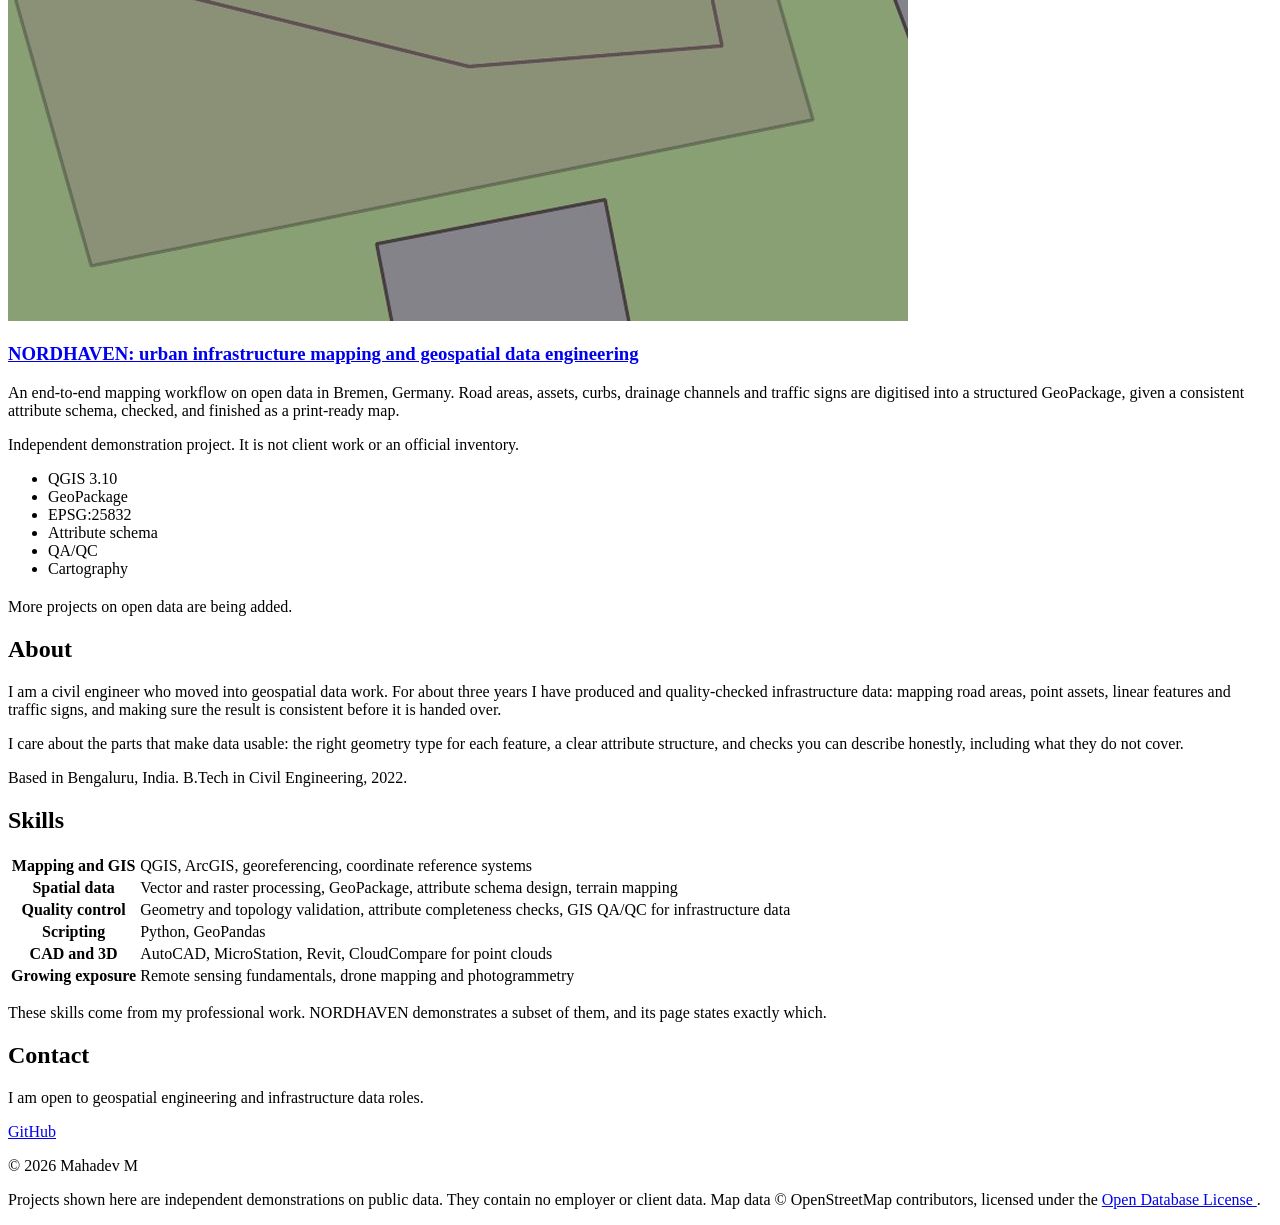
==== commit 1319e2d0: "Redesign homepage hero with professional profile photo" ====
--- a/index.html
+++ b/index.html
@@ -1,125 +1,356 @@
+
 <!doctype html>
 <html lang="en">
 <head>
   <meta charset="utf-8">
   <meta name="viewport" content="width=device-width, initial-scale=1">
-  <title>Mahadev M | Geospatial engineer</title>
+
+  <title>Mahadev M | Geospatial Engineer</title>
+
   <meta name="description" content="Portfolio of Mahadev M, a geospatial engineer working with infrastructure mapping, GeoPackage databases, QGIS and spatial QA/QC. Featured: the NORDHAVEN case study.">
+
   <meta property="og:type" content="website">
-  <meta property="og:title" content="Mahadev M | Geospatial engineer">
+  <meta property="og:title" content="Mahadev M | Geospatial Engineer">
   <meta property="og:description" content="Infrastructure mapping, spatial data engineering and QA/QC. See the NORDHAVEN case study.">
   <meta property="og:image" content="https://mahadevmpro-netizen.github.io/assets/img/og-nordhaven.png">
   <meta property="og:url" content="https://mahadevmpro-netizen.github.io/">
+
   <meta name="twitter:card" content="summary_large_image">
   <meta name="theme-color" content="#15283f">
+
   <link rel="icon" href="assets/img/favicon.svg" type="image/svg+xml">
+
   <link rel="preconnect" href="https://fonts.googleapis.com">
   <link rel="preconnect" href="https://fonts.gstatic.com" crossorigin>
+
   <link rel="stylesheet" href="https://fonts.googleapis.com/css2?family=Barlow:wght@400;500;600&family=Barlow+Condensed:wght@600;700&display=swap">
+
   <link rel="stylesheet" href="assets/css/style.css">
 </head>
+
 <body>
+
   <a class="skip" href="#main">Skip to content</a>
+
+  <!-- HEADER -->
   <header class="site-head">
     <div class="wrap">
+
       <a class="brand" href="index.html">Mahadev M</a>
+
       <nav class="nav" aria-label="Main">
         <a href="#work">Work</a>
         <a href="#about">About</a>
         <a href="#skills">Skills</a>
         <a href="#contact">Contact</a>
       </nav>
+
     </div>
   </header>
 
+
   <main id="main">
-    <div class="hero">
+
+    <!-- HERO SECTION WITH PROFILE PHOTO -->
+    <div class="hero home-hero">
+
       <div class="wrap">
+
+        <div class="home-hero-intro">
+
+          <!-- INTRODUCTION -->
+          <div class="home-hero-copy">
+
+            <p class="caption">GEOSPATIAL ENGINEER · BENGALURU, INDIA</p>
+
+            <h1>Mahadev M</h1>
+
+            <p class="lede">
+              I turn roads, assets and imagery into clean, checked,
+              map-ready data.
+            </p>
+
+            <p class="muted">
+              Civil engineering background. Infrastructure mapping,
+              spatial databases and QA/QC in QGIS.
+            </p>
+
+            <div class="btn-row">
+              <a class="btn" href="nordhaven.html">
+                Read the NORDHAVEN case study
+              </a>
+
+              <a class="btn alt" href="assets/docs/NORDHAVEN_Case_Study_Deck.pdf">
+                Download the case study PDF
+              </a>
+            </div>
+
+          </div>
+
+
+          <!-- PROFESSIONAL PROFILE PHOTO -->
+          <figure class="profile-frame">
+
+            <img
+              class="profile-photo"
+              src="assets/img/mahadev-profile.jpg"
+              width="600"
+              height="750"
+              alt="Professional portrait of Mahadev M, Geospatial Engineer">
+
+            <figcaption>
+              Mahadev M · Geospatial Engineer
+            </figcaption>
+
+          </figure>
+
+        </div>
+
+
+        <!-- NORDHAVEN MAP -->
+        <figure class="sheet">
+
+          <img
+            src="assets/img/map-final-1000.jpg"
+            width="1000"
+            height="706"
+            alt="Infrastructure overview map from the NORDHAVEN case study: road areas, manhole, streetlight and tree symbols, curb, drainage and crash barrier lines, and traffic-sign arrows over an OpenStreetMap base, with legend, scale bar and compass.">
+
+          <figcaption class="caption">
+            Final map from NORDHAVEN. Demonstration features on an OpenStreetMap base.
+          </figcaption>
+
+        </figure>
+
+      </div>
+    </div>
+
+
+
+    <!-- SELECTED WORK -->
+    <section id="work" aria-labelledby="work-h">
+
+      <div class="wrap">
+
+        <h2 id="work-h">Selected work</h2>
+
+        <article class="proj">
+
+          <a href="nordhaven.html" tabindex="-1" aria-hidden="true">
+            <img
+              src="assets/img/feat-lines.jpg"
+              width="900"
+              height="832"
+              alt="">
+          </a>
+
+          <div>
+
+            <h3>
+              <a href="nordhaven.html">
+                NORDHAVEN: urban infrastructure mapping and geospatial data engineering
+              </a>
+            </h3>
+
+            <p>
+              An end-to-end mapping workflow on open data in Bremen, Germany.
+              Road areas, assets, curbs, drainage channels and traffic signs
+              are digitised into a structured GeoPackage, given a consistent
+              attribute schema, checked, and finished as a print-ready map.
+            </p>
+
+            <p class="muted">
+              Independent demonstration project. It is not client work
+              or an official inventory.
+            </p>
+
+            <ul class="tags" aria-label="Tools and topics">
+              <li>QGIS 3.10</li>
+              <li>GeoPackage</li>
+              <li>EPSG:25832</li>
+              <li>Attribute schema</li>
+              <li>QA/QC</li>
+              <li>Cartography</li>
+            </ul>
+
+          </div>
+
+        </article>
+
+        <p class="muted" style="margin-top:1.25rem">
+          More projects on open data are being added.
+        </p>
+
+      </div>
+
+    </section>
+
+
+
+    <!-- ABOUT -->
+    <section id="about" aria-labelledby="about-h">
+
+      <div class="wrap split">
+
+        <h2 id="about-h">About</h2>
+
         <div>
-          <h1>Mahadev M</h1>
-          <p class="lede">Geospatial engineer. I turn roads, assets and imagery into clean, checked, map-ready data.</p>
-          <p class="muted">Civil engineering background. Infrastructure mapping, spatial databases and QA/QC in QGIS.</p>
-          <div class="btn-row">
-            <a class="btn" href="nordhaven.html">Read the NORDHAVEN case study</a>
-            <a class="btn alt" href="assets/docs/NORDHAVEN_Case_Study_Deck.pdf">Download the case study PDF</a>
+
+          <p>
+            I am a civil engineer who moved into geospatial data work.
+            For about three years I have produced and quality-checked
+            infrastructure data: mapping road areas, point assets,
+            linear features and traffic signs, and making sure the
+            result is consistent before it is handed over.
+          </p>
+
+          <p>
+            I care about the parts that make data usable: the right
+            geometry type for each feature, a clear attribute structure,
+            and checks you can describe honestly, including what they
+            do not cover.
+          </p>
+
+          <p class="muted">
+            Based in Bengaluru, India. B.Tech in Civil Engineering, 2022.
+          </p>
+
+        </div>
+
+      </div>
+
+    </section>
+
+
+
+    <!-- SKILLS -->
+    <section id="skills" aria-labelledby="skills-h">
+
+      <div class="wrap split">
+
+        <h2 id="skills-h">Skills</h2>
+
+        <div>
+
+          <table class="skills">
+
+            <tbody>
+
+              <tr>
+                <th scope="row">Mapping and GIS</th>
+                <td>QGIS, ArcGIS, georeferencing, coordinate reference systems</td>
+              </tr>
+
+              <tr>
+                <th scope="row">Spatial data</th>
+                <td>Vector and raster processing, GeoPackage, attribute schema design, terrain mapping</td>
+              </tr>
+
+              <tr>
+                <th scope="row">Quality control</th>
+                <td>Geometry and topology validation, attribute completeness checks, GIS QA/QC for infrastructure data</td>
+              </tr>
+
+              <tr>
+                <th scope="row">Scripting</th>
+                <td>Python, GeoPandas</td>
+              </tr>
+
+              <tr>
+                <th scope="row">CAD and 3D</th>
+                <td>AutoCAD, MicroStation, Revit, CloudCompare for point clouds</td>
+              </tr>
+
+              <tr>
+                <th scope="row">Growing exposure</th>
+                <td>Remote sensing fundamentals, drone mapping and photogrammetry</td>
+              </tr>
+
+            </tbody>
+
+          </table>
+
+          <p class="caption" style="margin-top:1rem">
+            These skills come from my professional work. NORDHAVEN
+            demonstrates a subset of them, and its page states exactly which.
+          </p>
+
+        </div>
+
+      </div>
+
+    </section>
+
+
+
+    <!-- CONTACT -->
+    <section id="contact" aria-labelledby="contact-h">
+
+      <div class="wrap split">
+
+        <h2 id="contact-h">Contact</h2>
+
+        <div>
+
+          <p>
+            I am open to geospatial engineering and infrastructure data roles.
+          </p>
+
+          <div class="btn-row" style="margin-top:0">
+
+            <a
+              class="btn alt"
+              href="https://github.com/mahadevmpro-netizen">
+              GitHub
+            </a>
+
+            <!-- Add your actual LinkedIn URL and remove hidden when ready -->
+            <a
+              class="btn alt"
+              href="https://www.linkedin.com/in/YOUR-LINKEDIN-NAME/"
+              hidden>
+              LinkedIn
+            </a>
+
+            <!-- Add your actual email address and remove hidden when ready -->
+            <a
+              class="btn alt"
+              href="mailto:YOUR-EMAIL@example.com"
+              hidden>
+              Email
+            </a>
+
           </div>
+
         </div>
-        <figure class="sheet">
-          <img src="assets/img/map-final-1000.jpg" width="1000" height="706" alt="Infrastructure overview map from the NORDHAVEN case study: road areas, manhole, streetlight and tree symbols, curb, drainage and crash barrier lines, and traffic-sign arrows over an OpenStreetMap base, with legend, scale bar and compass.">
-          <figcaption class="caption">Final map from NORDHAVEN. Demonstration features on an OpenStreetMap base.</figcaption>
-        </figure>
-      </div>
+
+      </div>
+
+    </section>
+
+  </main>
+
+
+
+  <!-- FOOTER -->
+  <footer class="site-foot">
+
+    <div class="wrap">
+
+      <p>&copy; 2026 Mahadev M</p>
+
+      <p class="caption">
+        Projects shown here are independent demonstrations on public data.
+        They contain no employer or client data. Map data &copy;
+        OpenStreetMap contributors, licensed under the
+        <a href="https://www.openstreetmap.org/copyright">
+          Open Database License
+        </a>.
+      </p>
+
     </div>
 
-    <section id="work" aria-labelledby="work-h">
-      <div class="wrap">
-        <h2 id="work-h">Selected work</h2>
-        <article class="proj">
-          <a href="nordhaven.html" tabindex="-1" aria-hidden="true"><img src="assets/img/feat-lines.jpg" width="900" height="832" alt=""></a>
-          <div>
-            <h3><a href="nordhaven.html">NORDHAVEN: urban infrastructure mapping and geospatial data engineering</a></h3>
-            <p>An end-to-end mapping workflow on open data in Bremen, Germany. Road areas, assets, curbs, drainage channels and traffic signs are digitised into a structured GeoPackage, given a consistent attribute schema, checked, and finished as a print-ready map.</p>
-            <p class="muted">Independent demonstration project. It is not client work or an official inventory.</p>
-            <ul class="tags" aria-label="Tools and topics">
-              <li>QGIS 3.10</li><li>GeoPackage</li><li>EPSG:25832</li><li>Attribute schema</li><li>QA/QC</li><li>Cartography</li>
-            </ul>
-          </div>
-        </article>
-        <p class="muted" style="margin-top:1.25rem">More projects on open data are being added.</p>
-      </div>
-    </section>
-
-    <section id="about" aria-labelledby="about-h">
-      <div class="wrap split">
-        <h2 id="about-h">About</h2>
-        <div>
-          <p>I am a civil engineer who moved into geospatial data work. For about three years I have produced and quality-checked infrastructure data: mapping road areas, point assets, linear features and traffic signs, and making sure the result is consistent before it is handed over.</p>
-          <p>I care about the parts that make data usable: the right geometry type for each feature, a clear attribute structure, and checks you can describe honestly, including what they do not cover.</p>
-          <p class="muted">Based in Bengaluru, India. B.Tech in Civil Engineering, 2022.</p>
-        </div>
-      </div>
-    </section>
-
-    <section id="skills" aria-labelledby="skills-h">
-      <div class="wrap split">
-        <h2 id="skills-h">Skills</h2>
-        <div>
-          <table class="skills">
-            <tbody>
-              <tr><th scope="row">Mapping and GIS</th><td>QGIS, ArcGIS, georeferencing, coordinate reference systems</td></tr>
-              <tr><th scope="row">Spatial data</th><td>Vector and raster processing, GeoPackage, attribute schema design, terrain mapping</td></tr>
-              <tr><th scope="row">Quality control</th><td>Geometry and topology validation, attribute completeness checks, GIS QA/QC for infrastructure data</td></tr>
-              <tr><th scope="row">Scripting</th><td>Python, GeoPandas</td></tr>
-              <tr><th scope="row">CAD and 3D</th><td>AutoCAD, MicroStation, Revit, CloudCompare for point clouds</td></tr>
-              <tr><th scope="row">Growing exposure</th><td>Remote sensing fundamentals, drone mapping and photogrammetry</td></tr>
-            </tbody>
-          </table>
-          <p class="caption" style="margin-top:1rem">These skills come from my professional work. NORDHAVEN demonstrates a subset of them, and its page states exactly which.</p>
-        </div>
-      </div>
-    </section>
-
-    <section id="contact" aria-labelledby="contact-h">
-      <div class="wrap split">
-        <h2 id="contact-h">Contact</h2>
-        <div>
-          <p>I am open to geospatial engineering and infrastructure data roles.</p>
-          <div class="btn-row" style="margin-top:0">
-            <a class="btn alt" href="https://github.com/mahadevmpro-netizen">GitHub</a>
-            <!-- EDIT ME: remove the word "hidden" from the next two lines after you put in your own details. -->
-            <a class="btn alt" href="https://www.linkedin.com/in/YOUR-LINKEDIN-NAME/" hidden>LinkedIn</a>
-            <a class="btn alt" href="mailto:YOUR-EMAIL@example.com" hidden>Email</a>
-          </div>
-        </div>
-      </div>
-    </section>
-  </main>
-
-  <footer class="site-foot">
-    <div class="wrap">
-      <p>&copy; 2026 Mahadev M</p>
-      <p class="caption">Projects shown here are independent demonstrations on public data. They contain no employer or client data. Map data &copy; OpenStreetMap contributors, licensed under the <a href="https://www.openstreetmap.org/copyright">Open Database License</a>.</p>
-    </div>
   </footer>
+
 </body>
 </html>
--- a/assets/css/style.css
+++ b/assets/css/style.css
@@ -1,159 +1,59 @@
-/* Mahadev M — portfolio. Survey-sheet look: pale sheet, navy ink, teal linework. */
-:root {
-  --ink: #15283f;
-  --ink-soft: #3d4b5c;
-  --teal: #36a6a0;
-  --teal-text: #1d716c;
-  --sheet: #f3f5f8;
-  --paper: #ffffff;
-  --road: #e4dadf;
-  --rule: #c8d3df;
-  --amber-bg: #fbf1dc;
-  --amber-text: #7a4e08;
-  --head: "Barlow Condensed", "Bahnschrift", "DIN Alternate", "Arial Narrow", "Roboto Condensed", system-ui, sans-serif;
-  --body: "Barlow", system-ui, -apple-system, "Segoe UI", Roboto, Arial, sans-serif;
-  --wrap: 72rem;
-  --gap: clamp(1.25rem, 3vw, 2.5rem);
+/* ===== Homepage profile portrait ===== */
+
+.home-hero .wrap {
+  display: grid;
+  grid-template-columns: minmax(0, 1fr);
+  gap: var(--gap);
 }
-*, *::before, *::after { box-sizing: border-box; }
-[hidden] { display: none !important; }
-html { color-scheme: light; scroll-padding-top: 4.5rem; }
-body {
-  margin: 0; background: var(--sheet); color: var(--ink);
-  font: 400 1.0625rem/1.6 var(--body);
-  -webkit-font-smoothing: antialiased;
+
+.home-hero-intro {
+  display: grid;
+  grid-template-columns: minmax(0, 1.4fr) minmax(220px, .6fr);
+  gap: var(--gap);
+  align-items: center;
 }
-img { max-width: 100%; height: auto; display: block; }
-a { color: var(--teal-text); text-underline-offset: 0.18em; }
-a:hover { color: var(--ink); }
-:focus-visible { outline: 3px solid var(--teal); outline-offset: 3px; }
-.skip { position: absolute; left: -999px; top: 0; background: var(--ink); color: #fff; padding: .6rem 1rem; z-index: 50; }
-.skip:focus { left: 0; }
-.wrap { width: min(100% - 2 * var(--gap), var(--wrap)); margin-inline: auto; }
 
-/* header */
-.site-head { position: sticky; top: 0; z-index: 20; background: rgba(243,245,248,.96); border-bottom: 1px solid var(--rule); }
-.site-head .wrap { display: flex; align-items: center; justify-content: space-between; min-height: 3.5rem; gap: 1rem; }
-.brand { white-space: nowrap; font: 700 1.5rem/1 var(--head); color: var(--ink); text-decoration: none; letter-spacing: .01em; }
-.nav { display: flex; gap: 1.5rem; flex-wrap: wrap; }
-.nav a { color: var(--ink); text-decoration: none; font-weight: 500; padding: .25rem 0; border-bottom: 2px solid transparent; }
-.nav a:hover, .nav a[aria-current="page"] { border-bottom-color: var(--teal); }
+.home-hero-copy {
+  max-width: 48rem;
+}
 
-/* type */
-h1, h2, h3 { font-family: var(--head); font-weight: 700; line-height: 1.02; margin: 0; color: var(--ink); }
-h1 { font-size: clamp(2.8rem, 7vw, 5.75rem); letter-spacing: -.005em; }
-h2 { font-size: clamp(2rem, 4.2vw, 3rem); margin-bottom: 1rem; }
-h3 { font-size: 1.55rem; line-height: 1.1; margin-bottom: .4rem; }
-p { margin: 0 0 1rem; max-width: 62ch; }
-.lede { font-size: clamp(1.2rem, 2.2vw, 1.5rem); line-height: 1.4; color: var(--ink-soft); max-width: 40ch; }
-.muted { color: var(--ink-soft); }
-small, .caption { font-size: .9rem; color: var(--ink-soft); }
+.profile-frame {
+  width: min(100%, 260px);
+  justify-self: end;
+  margin: 0;
+  padding: .55rem;
+  background: #16283f;
+  border: 1px solid #6fd6cf;
+}
 
-/* buttons */
-.btn { display: inline-block; padding: .7rem 1.2rem; border: 2px solid var(--ink); background: var(--ink); color: #fff; text-decoration: none; font-weight: 600; border-radius: 3px; }
-.btn:hover { background: var(--teal-text); border-color: var(--teal-text); color: #fff; }
-.btn.alt { background: transparent; color: var(--ink); }
-.btn.alt:hover { background: var(--ink); color: #fff; border-color: var(--ink); }
-.btn-row { display: flex; flex-wrap: wrap; gap: .75rem; margin-top: 1.5rem; }
+.profile-photo {
+  width: 100%;
+  aspect-ratio: 4 / 5;
+  object-fit: cover;
+  object-position: center 20%;
+  border: 1px solid #35506e;
+}
 
-/* hero with survey grid */
-.hero { position: relative; padding-block: clamp(2.5rem, 6vw, 5rem); border-bottom: 1px solid var(--rule);
-  background-image: linear-gradient(var(--rule) 1px, transparent 1px), linear-gradient(90deg, var(--rule) 1px, transparent 1px);
-  background-size: 3rem 3rem; background-position: -1px -1px; }
-.hero::before { content: ""; position: absolute; inset: 0; background: linear-gradient(90deg, var(--sheet) 0%, rgba(243,245,248,.88) 45%, rgba(243,245,248,.55) 100%); pointer-events: none; }
-.hero .wrap { position: relative; display: grid; grid-template-columns: minmax(0, 1fr) minmax(0, 1.05fr); gap: var(--gap); align-items: center; }
-.hero h1 { margin-bottom: 1rem; }
-.sheet { margin: 0; position: relative; background: var(--paper); padding: .6rem; border: 1px solid var(--ink); }
-.sheet::before, .sheet::after { content: ""; position: absolute; width: 1.2rem; height: 1.2rem; border: 2px solid var(--teal); }
-.sheet::before { top: -.55rem; left: -.55rem; border-right: 0; border-bottom: 0; }
-.sheet::after { bottom: -.55rem; right: -.55rem; border-left: 0; border-top: 0; }
-.sheet figcaption { padding: .5rem .2rem 0; }
+.profile-frame figcaption {
+  color: #b4c3d3;
+  font-size: .85rem;
+  text-align: center;
+  padding-top: .5rem;
+}
 
-/* sections */
-section { padding-block: clamp(2.5rem, 5vw, 4.5rem); }
-section + section { border-top: 1px solid var(--rule); }
-.split { display: grid; grid-template-columns: minmax(0, 1fr) minmax(0, 2fr); gap: var(--gap); }
-.split > h2 { margin-bottom: 0; }
-
-/* project index rows */
-.proj { display: grid; grid-template-columns: minmax(0, 18rem) minmax(0, 1fr); gap: var(--gap); align-items: start; padding: 1.5rem 0; border-top: 1px solid var(--ink); }
-.proj:last-child { border-bottom: 1px solid var(--ink); }
-.proj img { border: 1px solid var(--rule); }
-.proj h3 a { color: var(--ink); text-decoration: none; }
-.proj h3 a:hover { color: var(--teal-text); text-decoration: underline; }
-.tags { display: flex; flex-wrap: wrap; gap: .4rem; list-style: none; padding: 0; margin: .8rem 0 0; }
-.tags li { border: 1px solid var(--rule); background: var(--paper); padding: .15rem .6rem; font-size: .9rem; border-radius: 99px; }
-
-/* skills as a ruled table */
-.skills { width: 100%; border-collapse: collapse; }
-.skills th, .skills td { text-align: left; vertical-align: top; padding: .8rem 1rem .8rem 0; border-top: 1px solid var(--rule); }
-.skills th { width: 11rem; font-family: var(--head); font-size: 1.3rem; font-weight: 700; }
-
-/* case study */
-.meta { display: grid; grid-template-columns: repeat(auto-fit, minmax(17rem, 1fr)); gap: 0; border: 1px solid var(--ink); background: var(--paper); margin-top: 2rem; }
-.meta div { padding: .8rem 1rem; border-right: 1px solid var(--rule); border-bottom: 1px solid var(--rule); }
-.meta dt { font-size: .85rem; color: var(--ink-soft); }
-.meta dd { margin: 0; font-weight: 600; overflow-wrap: anywhere; }
-.note { background: var(--amber-bg); border: 1px solid #e3c98d; color: var(--amber-text); padding: 1rem 1.2rem; border-radius: 3px; max-width: 70ch; }
-.note strong { color: inherit; }
-.flow { list-style: none; counter-reset: s; display: grid; grid-template-columns: repeat(auto-fit, minmax(17rem, 1fr)); gap: 0; padding: 0; margin: 1.5rem 0 0; border: 1px solid var(--ink); background: var(--paper); }
-.flow li { counter-increment: s; padding: 1rem; border-right: 1px solid var(--rule); border-bottom: 1px solid var(--rule); position: relative; }
-.flow li::before { content: counter(s); display: grid; place-items: center; width: 1.8rem; height: 1.8rem; border-radius: 50%; background: var(--ink); color: #fff; font-weight: 700; margin-bottom: .5rem; }
-.flow li.ref::before { background: #8a96a6; }
-.flow b { display: block; font-family: var(--head); font-size: 1.25rem; line-height: 1.1; margin-bottom: .2rem; }
-.flow span { font-size: .95rem; color: var(--ink-soft); }
-.table-wrap { overflow-x: auto; background: var(--paper); border: 1px solid var(--ink); }
-table.data { border-collapse: collapse; width: 100%; min-width: 34rem; }
-table.data th, table.data td { text-align: left; vertical-align: top; padding: .65rem .9rem; border-bottom: 1px solid var(--rule); }
-table.data thead th { background: var(--ink); color: #fff; font-weight: 600; }
-table.data code, code { font-family: ui-monospace, "Cascadia Code", Consolas, monospace; font-size: .92em; overflow-wrap: anywhere; }
-.feat { display: grid; grid-template-columns: repeat(auto-fit, minmax(15rem, 1fr)); gap: var(--gap); margin-top: 1.5rem; }
-.feat figure { margin: 0; background: var(--paper); border: 1px solid var(--ink); }
-.feat figcaption { padding: .9rem 1rem 1.1rem; }
-.feat .geom { display: inline-block; font-weight: 600; font-size: .9rem; border: 1px solid var(--teal-text); color: var(--teal-text); padding: .05rem .5rem; border-radius: 99px; margin-bottom: .4rem; }
-.feat .geom.warn { border-color: #b7791f; color: var(--amber-text); background: var(--amber-bg); }
-.zoom img { width: 100%; }
-.zoom { display: block; width: 100%; padding: 0; border: 0; background: none; cursor: zoom-in; }
-.shot { margin: 1.25rem 0 0; background: var(--paper); border: 1px solid var(--ink); }
-.shot figcaption { padding: .6rem .9rem; border-top: 1px solid var(--rule); }
-.shots { display: grid; grid-template-columns: repeat(auto-fit, minmax(22rem, 1fr)); gap: var(--gap); }
-.stack { display: grid; gap: var(--gap); max-width: 62rem; }
-.stack .shot { margin: 0; }
-.tree { font-family: ui-monospace, "Cascadia Code", Consolas, monospace; font-size: .95rem; background: var(--paper); border: 1px solid var(--ink); padding: 1rem 1.2rem; list-style: none; margin: 0; }
-.tree ul { list-style: none; margin: .3rem 0 0 .5rem; padding: .2rem 0 0 1rem; border-left: 1px solid var(--teal); }
-.tree li { padding: .12rem 0; }
-.tree i { font-style: normal; color: var(--ink-soft); }
-.results { display: grid; grid-template-columns: repeat(auto-fit, minmax(15rem, 1fr)); gap: var(--gap); margin-top: 1.5rem; }
-.results > div { background: var(--paper); border: 1px solid var(--ink); padding: 1.2rem; }
-.big { font: 700 4rem/1 var(--head); color: var(--teal-text); }
-.cols { columns: 2 16rem; column-gap: var(--gap); padding-left: 1.2rem; margin: .5rem 0 0; }
-.dl { list-style: none; padding: 0; margin: 1rem 0 0; border-top: 1px solid var(--ink); }
-.dl li { display: flex; flex-wrap: wrap; justify-content: space-between; gap: .5rem 1rem; padding: .8rem 0; border-bottom: 1px solid var(--rule); }
-.dl a { font-weight: 600; }
-.future { border: 1px dashed var(--ink-soft); background: transparent; padding: 1rem 1.2rem; max-width: 70ch; }
-.future ul { margin: .5rem 0 0; padding-left: 1.2rem; }
-
-/* footer */
-.site-foot { border-top: 1px solid var(--ink); padding-block: 2rem; background: var(--paper); }
-.site-foot p { max-width: none; margin-bottom: .4rem; }
-
-/* lightbox */
-dialog.lb { border: 0; padding: 0; background: transparent; max-width: 96vw; max-height: 96vh; }
-dialog.lb::backdrop { background: rgba(21,40,63,.88); }
-dialog.lb img { max-width: 96vw; max-height: 86vh; background: #fff; margin: 0 auto; }
-dialog.lb p { color: #fff; text-align: center; margin: .6rem auto 0; }
-dialog.lb button { position: absolute; top: .5rem; right: .5rem; background: #fff; color: var(--ink); border: 0; padding: .5rem .9rem; font-weight: 600; cursor: pointer; border-radius: 3px; }
+.home-hero .sheet {
+  width: 100%;
+  max-width: 900px;
+  margin-inline: auto;
+}
 
 @media (max-width: 52rem) {
-  .site-head .wrap { flex-wrap: wrap; padding-block: .4rem; row-gap: .1rem; }
-  .nav { gap: 1.1rem; font-size: .95rem; }
-  .proj img { width: 100%; max-height: 13rem; object-fit: cover; }
-  .hero .wrap, .split, .proj { grid-template-columns: minmax(0, 1fr); }
-  .hero::before { background: rgba(243,245,248,.8); }
-  .skills th { width: auto; display: block; padding-bottom: 0; border-bottom: 0; }
-  .skills td { display: block; border-top: 0; padding-top: .2rem; }
-  .skills tr { display: block; border-top: 1px solid var(--rule); padding-block: .6rem; }
-  .skills th, .skills td { border-top: 0; }
+  .home-hero-intro {
+    grid-template-columns: minmax(0, 1fr);
+  }
+
+  .profile-frame {
+    width: min(65%, 230px);
+    justify-self: start;
+  }
 }
-@media (prefers-reduced-motion: reduce) { * { scroll-behavior: auto !important; } }
-@media print { .site-head, .btn-row { display: none; } body { background: #fff; } }
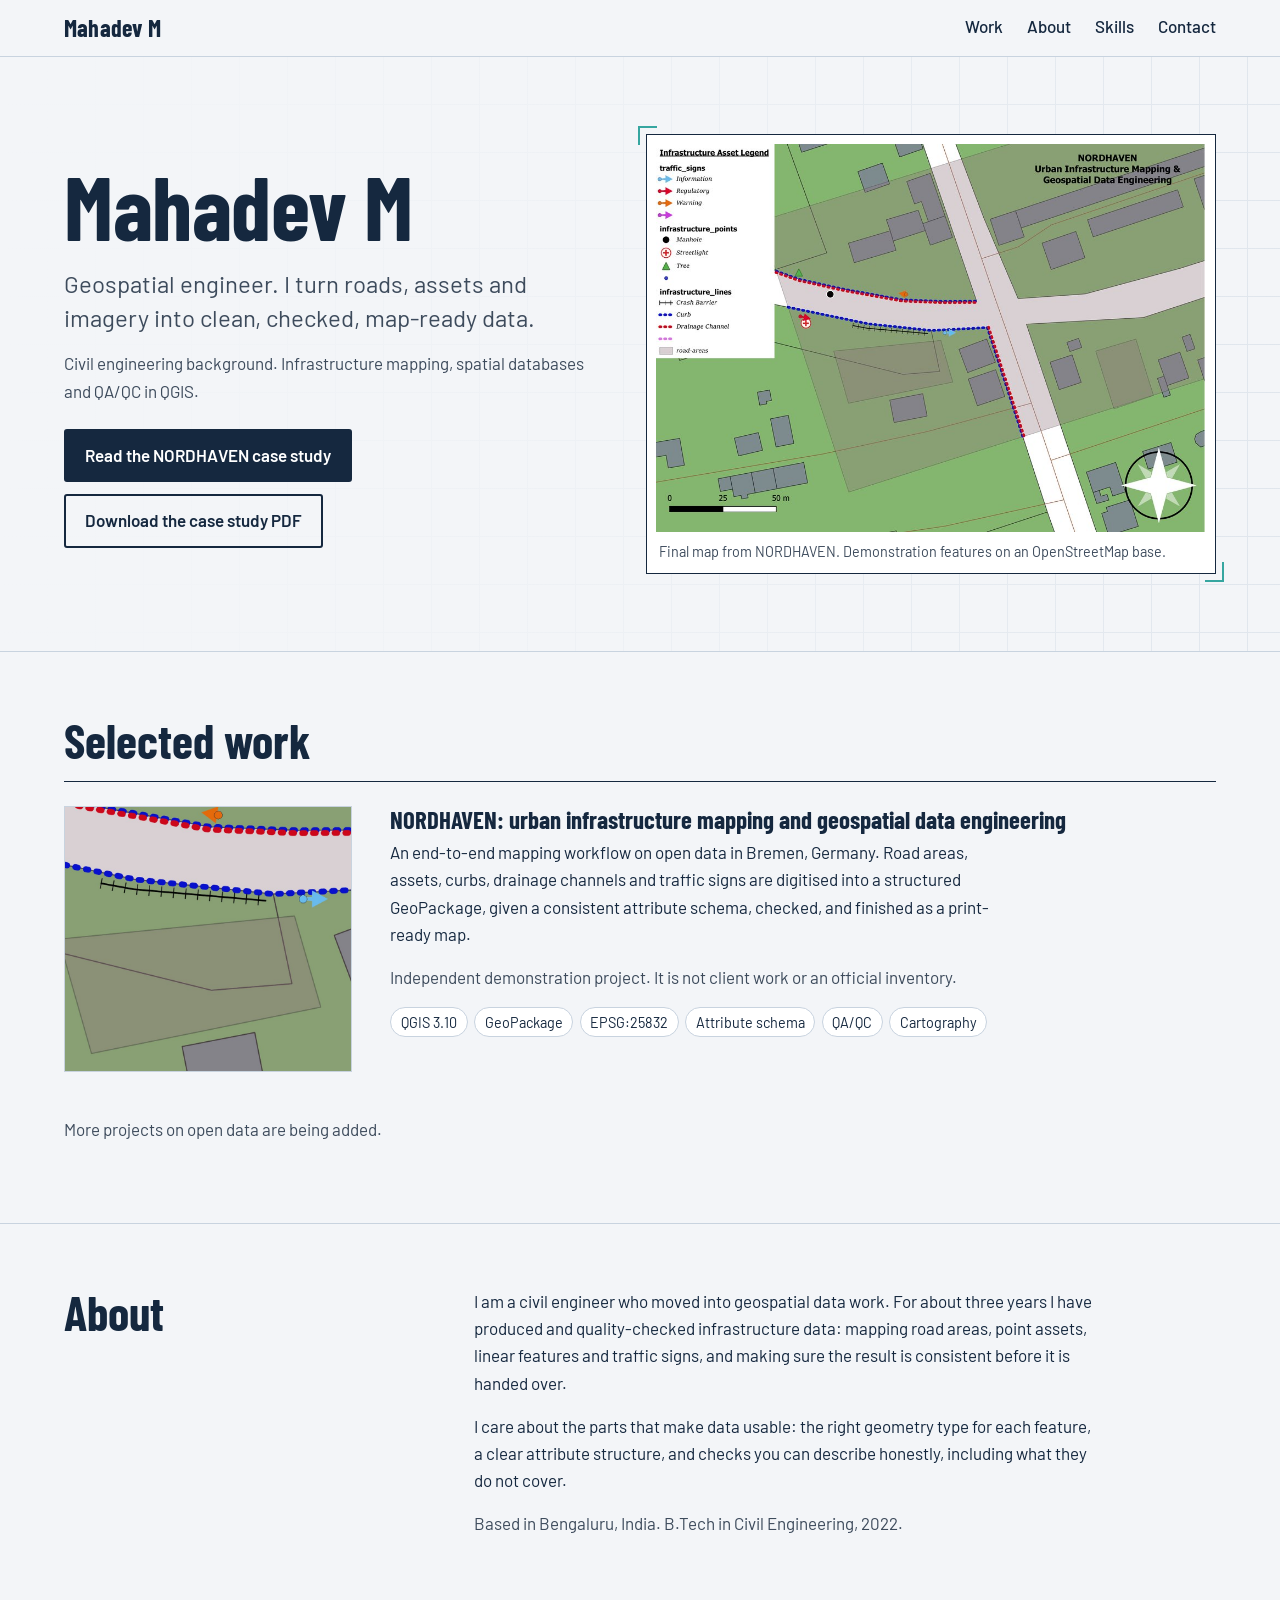
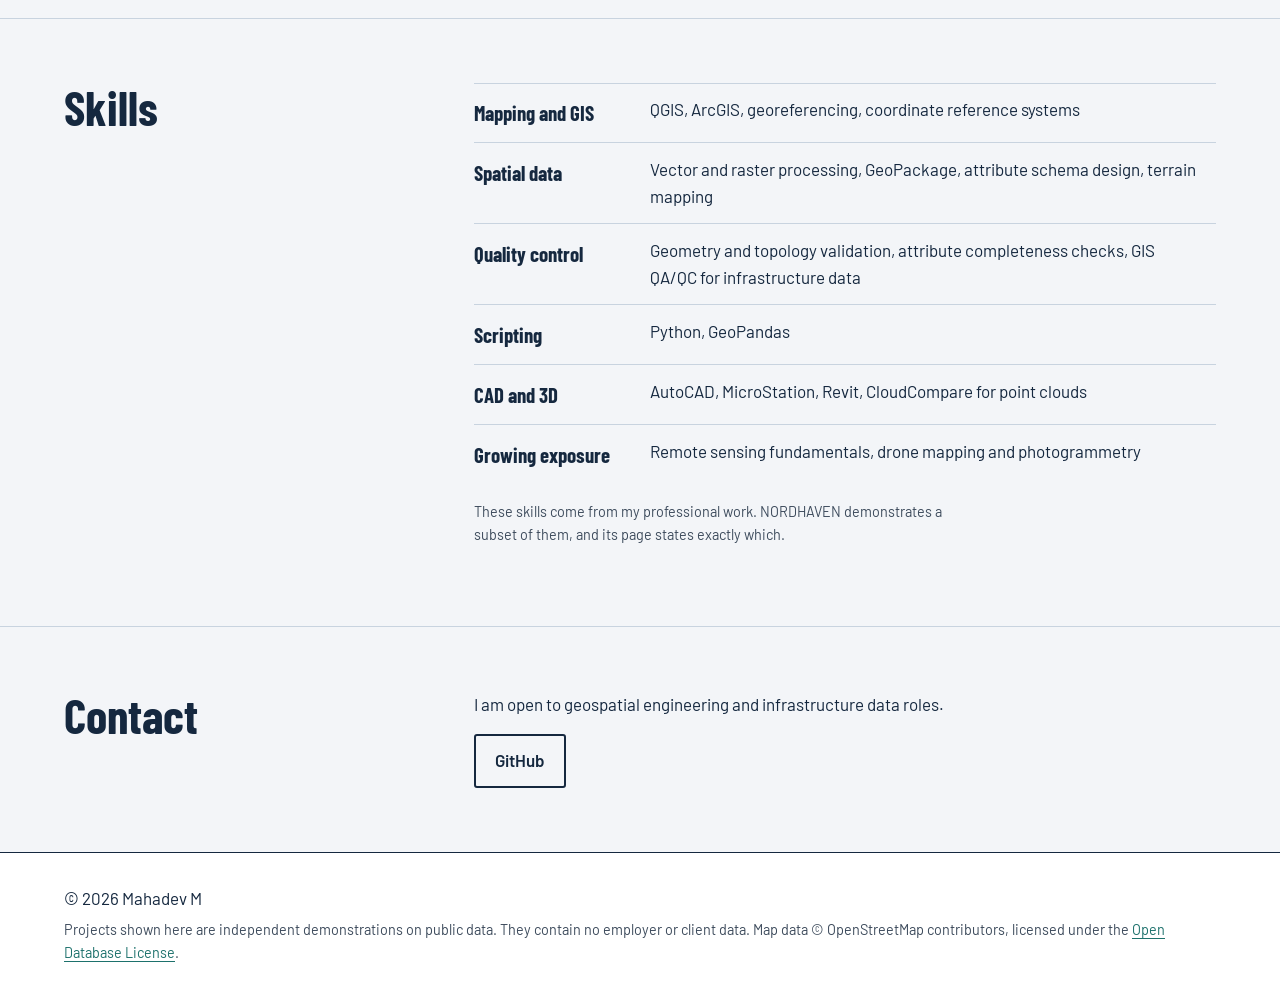
==== commit 509d581c: "Add files via upload" ====
--- a/index.html
+++ b/index.html
@@ -1,356 +1,125 @@
-
 <!doctype html>
 <html lang="en">
 <head>
   <meta charset="utf-8">
   <meta name="viewport" content="width=device-width, initial-scale=1">
-
-  <title>Mahadev M | Geospatial Engineer</title>
-
+  <title>Mahadev M | Geospatial engineer</title>
   <meta name="description" content="Portfolio of Mahadev M, a geospatial engineer working with infrastructure mapping, GeoPackage databases, QGIS and spatial QA/QC. Featured: the NORDHAVEN case study.">
-
   <meta property="og:type" content="website">
-  <meta property="og:title" content="Mahadev M | Geospatial Engineer">
+  <meta property="og:title" content="Mahadev M | Geospatial engineer">
   <meta property="og:description" content="Infrastructure mapping, spatial data engineering and QA/QC. See the NORDHAVEN case study.">
   <meta property="og:image" content="https://mahadevmpro-netizen.github.io/assets/img/og-nordhaven.png">
   <meta property="og:url" content="https://mahadevmpro-netizen.github.io/">
-
   <meta name="twitter:card" content="summary_large_image">
   <meta name="theme-color" content="#15283f">
-
   <link rel="icon" href="assets/img/favicon.svg" type="image/svg+xml">
-
   <link rel="preconnect" href="https://fonts.googleapis.com">
   <link rel="preconnect" href="https://fonts.gstatic.com" crossorigin>
-
   <link rel="stylesheet" href="https://fonts.googleapis.com/css2?family=Barlow:wght@400;500;600&family=Barlow+Condensed:wght@600;700&display=swap">
-
   <link rel="stylesheet" href="assets/css/style.css">
 </head>
-
 <body>
-
   <a class="skip" href="#main">Skip to content</a>
-
-  <!-- HEADER -->
   <header class="site-head">
     <div class="wrap">
-
       <a class="brand" href="index.html">Mahadev M</a>
-
       <nav class="nav" aria-label="Main">
         <a href="#work">Work</a>
         <a href="#about">About</a>
         <a href="#skills">Skills</a>
         <a href="#contact">Contact</a>
       </nav>
-
     </div>
   </header>
 
-
   <main id="main">
-
-    <!-- HERO SECTION WITH PROFILE PHOTO -->
-    <div class="hero home-hero">
-
+    <div class="hero">
       <div class="wrap">
-
-        <div class="home-hero-intro">
-
-          <!-- INTRODUCTION -->
-          <div class="home-hero-copy">
-
-            <p class="caption">GEOSPATIAL ENGINEER · BENGALURU, INDIA</p>
-
-            <h1>Mahadev M</h1>
-
-            <p class="lede">
-              I turn roads, assets and imagery into clean, checked,
-              map-ready data.
-            </p>
-
-            <p class="muted">
-              Civil engineering background. Infrastructure mapping,
-              spatial databases and QA/QC in QGIS.
-            </p>
-
-            <div class="btn-row">
-              <a class="btn" href="nordhaven.html">
-                Read the NORDHAVEN case study
-              </a>
-
-              <a class="btn alt" href="assets/docs/NORDHAVEN_Case_Study_Deck.pdf">
-                Download the case study PDF
-              </a>
-            </div>
-
+        <div>
+          <h1>Mahadev M</h1>
+          <p class="lede">Geospatial engineer. I turn roads, assets and imagery into clean, checked, map-ready data.</p>
+          <p class="muted">Civil engineering background. Infrastructure mapping, spatial databases and QA/QC in QGIS.</p>
+          <div class="btn-row">
+            <a class="btn" href="nordhaven.html">Read the NORDHAVEN case study</a>
+            <a class="btn alt" href="assets/docs/NORDHAVEN_Case_Study_Deck.pdf">Download the case study PDF</a>
           </div>
-
-
-          <!-- PROFESSIONAL PROFILE PHOTO -->
-          <figure class="profile-frame">
-
-            <img
-              class="profile-photo"
-              src="assets/img/mahadev-profile.jpg"
-              width="600"
-              height="750"
-              alt="Professional portrait of Mahadev M, Geospatial Engineer">
-
-            <figcaption>
-              Mahadev M · Geospatial Engineer
-            </figcaption>
-
-          </figure>
-
         </div>
-
-
-        <!-- NORDHAVEN MAP -->
         <figure class="sheet">
-
-          <img
-            src="assets/img/map-final-1000.jpg"
-            width="1000"
-            height="706"
-            alt="Infrastructure overview map from the NORDHAVEN case study: road areas, manhole, streetlight and tree symbols, curb, drainage and crash barrier lines, and traffic-sign arrows over an OpenStreetMap base, with legend, scale bar and compass.">
-
-          <figcaption class="caption">
-            Final map from NORDHAVEN. Demonstration features on an OpenStreetMap base.
-          </figcaption>
-
+          <img src="assets/img/map-final-1000.jpg" width="1000" height="706" alt="Infrastructure overview map from the NORDHAVEN case study: road areas, manhole, streetlight and tree symbols, curb, drainage and crash barrier lines, and traffic-sign arrows over an OpenStreetMap base, with legend, scale bar and compass.">
+          <figcaption class="caption">Final map from NORDHAVEN. Demonstration features on an OpenStreetMap base.</figcaption>
         </figure>
-
       </div>
     </div>
 
-
-
-    <!-- SELECTED WORK -->
     <section id="work" aria-labelledby="work-h">
-
       <div class="wrap">
-
         <h2 id="work-h">Selected work</h2>
-
         <article class="proj">
-
-          <a href="nordhaven.html" tabindex="-1" aria-hidden="true">
-            <img
-              src="assets/img/feat-lines.jpg"
-              width="900"
-              height="832"
-              alt="">
-          </a>
-
+          <a href="nordhaven.html" tabindex="-1" aria-hidden="true"><img src="assets/img/feat-lines.jpg" width="900" height="832" alt=""></a>
           <div>
-
-            <h3>
-              <a href="nordhaven.html">
-                NORDHAVEN: urban infrastructure mapping and geospatial data engineering
-              </a>
-            </h3>
-
-            <p>
-              An end-to-end mapping workflow on open data in Bremen, Germany.
-              Road areas, assets, curbs, drainage channels and traffic signs
-              are digitised into a structured GeoPackage, given a consistent
-              attribute schema, checked, and finished as a print-ready map.
-            </p>
-
-            <p class="muted">
-              Independent demonstration project. It is not client work
-              or an official inventory.
-            </p>
-
+            <h3><a href="nordhaven.html">NORDHAVEN: urban infrastructure mapping and geospatial data engineering</a></h3>
+            <p>An end-to-end mapping workflow on open data in Bremen, Germany. Road areas, assets, curbs, drainage channels and traffic signs are digitised into a structured GeoPackage, given a consistent attribute schema, checked, and finished as a print-ready map.</p>
+            <p class="muted">Independent demonstration project. It is not client work or an official inventory.</p>
             <ul class="tags" aria-label="Tools and topics">
-              <li>QGIS 3.10</li>
-              <li>GeoPackage</li>
-              <li>EPSG:25832</li>
-              <li>Attribute schema</li>
-              <li>QA/QC</li>
-              <li>Cartography</li>
+              <li>QGIS 3.10</li><li>GeoPackage</li><li>EPSG:25832</li><li>Attribute schema</li><li>QA/QC</li><li>Cartography</li>
             </ul>
-
           </div>
-
         </article>
-
-        <p class="muted" style="margin-top:1.25rem">
-          More projects on open data are being added.
-        </p>
-
+        <p class="muted" style="margin-top:1.25rem">More projects on open data are being added.</p>
       </div>
-
     </section>
 
-
-
-    <!-- ABOUT -->
     <section id="about" aria-labelledby="about-h">
-
       <div class="wrap split">
-
         <h2 id="about-h">About</h2>
-
         <div>
-
-          <p>
-            I am a civil engineer who moved into geospatial data work.
-            For about three years I have produced and quality-checked
-            infrastructure data: mapping road areas, point assets,
-            linear features and traffic signs, and making sure the
-            result is consistent before it is handed over.
-          </p>
-
-          <p>
-            I care about the parts that make data usable: the right
-            geometry type for each feature, a clear attribute structure,
-            and checks you can describe honestly, including what they
-            do not cover.
-          </p>
-
-          <p class="muted">
-            Based in Bengaluru, India. B.Tech in Civil Engineering, 2022.
-          </p>
-
+          <p>I am a civil engineer who moved into geospatial data work. For about three years I have produced and quality-checked infrastructure data: mapping road areas, point assets, linear features and traffic signs, and making sure the result is consistent before it is handed over.</p>
+          <p>I care about the parts that make data usable: the right geometry type for each feature, a clear attribute structure, and checks you can describe honestly, including what they do not cover.</p>
+          <p class="muted">Based in Bengaluru, India. B.Tech in Civil Engineering, 2022.</p>
         </div>
-
       </div>
-
     </section>
 
-
-
-    <!-- SKILLS -->
     <section id="skills" aria-labelledby="skills-h">
-
       <div class="wrap split">
-
         <h2 id="skills-h">Skills</h2>
-
         <div>
-
           <table class="skills">
-
             <tbody>
-
-              <tr>
-                <th scope="row">Mapping and GIS</th>
-                <td>QGIS, ArcGIS, georeferencing, coordinate reference systems</td>
-              </tr>
-
-              <tr>
-                <th scope="row">Spatial data</th>
-                <td>Vector and raster processing, GeoPackage, attribute schema design, terrain mapping</td>
-              </tr>
-
-              <tr>
-                <th scope="row">Quality control</th>
-                <td>Geometry and topology validation, attribute completeness checks, GIS QA/QC for infrastructure data</td>
-              </tr>
-
-              <tr>
-                <th scope="row">Scripting</th>
-                <td>Python, GeoPandas</td>
-              </tr>
-
-              <tr>
-                <th scope="row">CAD and 3D</th>
-                <td>AutoCAD, MicroStation, Revit, CloudCompare for point clouds</td>
-              </tr>
-
-              <tr>
-                <th scope="row">Growing exposure</th>
-                <td>Remote sensing fundamentals, drone mapping and photogrammetry</td>
-              </tr>
-
+              <tr><th scope="row">Mapping and GIS</th><td>QGIS, ArcGIS, georeferencing, coordinate reference systems</td></tr>
+              <tr><th scope="row">Spatial data</th><td>Vector and raster processing, GeoPackage, attribute schema design, terrain mapping</td></tr>
+              <tr><th scope="row">Quality control</th><td>Geometry and topology validation, attribute completeness checks, GIS QA/QC for infrastructure data</td></tr>
+              <tr><th scope="row">Scripting</th><td>Python, GeoPandas</td></tr>
+              <tr><th scope="row">CAD and 3D</th><td>AutoCAD, MicroStation, Revit, CloudCompare for point clouds</td></tr>
+              <tr><th scope="row">Growing exposure</th><td>Remote sensing fundamentals, drone mapping and photogrammetry</td></tr>
             </tbody>
-
           </table>
-
-          <p class="caption" style="margin-top:1rem">
-            These skills come from my professional work. NORDHAVEN
-            demonstrates a subset of them, and its page states exactly which.
-          </p>
-
+          <p class="caption" style="margin-top:1rem">These skills come from my professional work. NORDHAVEN demonstrates a subset of them, and its page states exactly which.</p>
         </div>
-
       </div>
-
     </section>
 
-
-
-    <!-- CONTACT -->
     <section id="contact" aria-labelledby="contact-h">
-
       <div class="wrap split">
-
         <h2 id="contact-h">Contact</h2>
-
         <div>
-
-          <p>
-            I am open to geospatial engineering and infrastructure data roles.
-          </p>
-
+          <p>I am open to geospatial engineering and infrastructure data roles.</p>
           <div class="btn-row" style="margin-top:0">
-
-            <a
-              class="btn alt"
-              href="https://github.com/mahadevmpro-netizen">
-              GitHub
-            </a>
-
-            <!-- Add your actual LinkedIn URL and remove hidden when ready -->
-            <a
-              class="btn alt"
-              href="https://www.linkedin.com/in/YOUR-LINKEDIN-NAME/"
-              hidden>
-              LinkedIn
-            </a>
-
-            <!-- Add your actual email address and remove hidden when ready -->
-            <a
-              class="btn alt"
-              href="mailto:YOUR-EMAIL@example.com"
-              hidden>
-              Email
-            </a>
-
+            <a class="btn alt" href="https://github.com/mahadevmpro-netizen">GitHub</a>
+            <!-- EDIT ME: remove the word "hidden" from the next two lines after you put in your own details. -->
+            <a class="btn alt" href="https://www.linkedin.com/in/YOUR-LINKEDIN-NAME/" hidden>LinkedIn</a>
+            <a class="btn alt" href="mailto:YOUR-EMAIL@example.com" hidden>Email</a>
           </div>
-
         </div>
-
       </div>
-
     </section>
-
   </main>
 
-
-
-  <!-- FOOTER -->
   <footer class="site-foot">
-
     <div class="wrap">
-
       <p>&copy; 2026 Mahadev M</p>
-
-      <p class="caption">
-        Projects shown here are independent demonstrations on public data.
-        They contain no employer or client data. Map data &copy;
-        OpenStreetMap contributors, licensed under the
-        <a href="https://www.openstreetmap.org/copyright">
-          Open Database License
-        </a>.
-      </p>
-
+      <p class="caption">Projects shown here are independent demonstrations on public data. They contain no employer or client data. Map data &copy; OpenStreetMap contributors, licensed under the <a href="https://www.openstreetmap.org/copyright">Open Database License</a>.</p>
     </div>
-
   </footer>
-
 </body>
 </html>
--- a/assets/css/style.css
+++ b/assets/css/style.css
@@ -1,59 +1,159 @@
-/* ===== Homepage profile portrait ===== */
+/* Mahadev M — portfolio. Survey-sheet look: pale sheet, navy ink, teal linework. */
+:root {
+  --ink: #15283f;
+  --ink-soft: #3d4b5c;
+  --teal: #36a6a0;
+  --teal-text: #1d716c;
+  --sheet: #f3f5f8;
+  --paper: #ffffff;
+  --road: #e4dadf;
+  --rule: #c8d3df;
+  --amber-bg: #fbf1dc;
+  --amber-text: #7a4e08;
+  --head: "Barlow Condensed", "Bahnschrift", "DIN Alternate", "Arial Narrow", "Roboto Condensed", system-ui, sans-serif;
+  --body: "Barlow", system-ui, -apple-system, "Segoe UI", Roboto, Arial, sans-serif;
+  --wrap: 72rem;
+  --gap: clamp(1.25rem, 3vw, 2.5rem);
+}
+*, *::before, *::after { box-sizing: border-box; }
+[hidden] { display: none !important; }
+html { color-scheme: light; scroll-padding-top: 4.5rem; }
+body {
+  margin: 0; background: var(--sheet); color: var(--ink);
+  font: 400 1.0625rem/1.6 var(--body);
+  -webkit-font-smoothing: antialiased;
+}
+img { max-width: 100%; height: auto; display: block; }
+a { color: var(--teal-text); text-underline-offset: 0.18em; }
+a:hover { color: var(--ink); }
+:focus-visible { outline: 3px solid var(--teal); outline-offset: 3px; }
+.skip { position: absolute; left: -999px; top: 0; background: var(--ink); color: #fff; padding: .6rem 1rem; z-index: 50; }
+.skip:focus { left: 0; }
+.wrap { width: min(100% - 2 * var(--gap), var(--wrap)); margin-inline: auto; }
 
-.home-hero .wrap {
-  display: grid;
-  grid-template-columns: minmax(0, 1fr);
-  gap: var(--gap);
-}
+/* header */
+.site-head { position: sticky; top: 0; z-index: 20; background: rgba(243,245,248,.96); border-bottom: 1px solid var(--rule); }
+.site-head .wrap { display: flex; align-items: center; justify-content: space-between; min-height: 3.5rem; gap: 1rem; }
+.brand { white-space: nowrap; font: 700 1.5rem/1 var(--head); color: var(--ink); text-decoration: none; letter-spacing: .01em; }
+.nav { display: flex; gap: 1.5rem; flex-wrap: wrap; }
+.nav a { color: var(--ink); text-decoration: none; font-weight: 500; padding: .25rem 0; border-bottom: 2px solid transparent; }
+.nav a:hover, .nav a[aria-current="page"] { border-bottom-color: var(--teal); }
 
-.home-hero-intro {
-  display: grid;
-  grid-template-columns: minmax(0, 1.4fr) minmax(220px, .6fr);
-  gap: var(--gap);
-  align-items: center;
-}
+/* type */
+h1, h2, h3 { font-family: var(--head); font-weight: 700; line-height: 1.02; margin: 0; color: var(--ink); }
+h1 { font-size: clamp(2.8rem, 7vw, 5.75rem); letter-spacing: -.005em; }
+h2 { font-size: clamp(2rem, 4.2vw, 3rem); margin-bottom: 1rem; }
+h3 { font-size: 1.55rem; line-height: 1.1; margin-bottom: .4rem; }
+p { margin: 0 0 1rem; max-width: 62ch; }
+.lede { font-size: clamp(1.2rem, 2.2vw, 1.5rem); line-height: 1.4; color: var(--ink-soft); max-width: 40ch; }
+.muted { color: var(--ink-soft); }
+small, .caption { font-size: .9rem; color: var(--ink-soft); }
 
-.home-hero-copy {
-  max-width: 48rem;
-}
+/* buttons */
+.btn { display: inline-block; padding: .7rem 1.2rem; border: 2px solid var(--ink); background: var(--ink); color: #fff; text-decoration: none; font-weight: 600; border-radius: 3px; }
+.btn:hover { background: var(--teal-text); border-color: var(--teal-text); color: #fff; }
+.btn.alt { background: transparent; color: var(--ink); }
+.btn.alt:hover { background: var(--ink); color: #fff; border-color: var(--ink); }
+.btn-row { display: flex; flex-wrap: wrap; gap: .75rem; margin-top: 1.5rem; }
 
-.profile-frame {
-  width: min(100%, 260px);
-  justify-self: end;
-  margin: 0;
-  padding: .55rem;
-  background: #16283f;
-  border: 1px solid #6fd6cf;
-}
+/* hero with survey grid */
+.hero { position: relative; padding-block: clamp(2.5rem, 6vw, 5rem); border-bottom: 1px solid var(--rule);
+  background-image: linear-gradient(var(--rule) 1px, transparent 1px), linear-gradient(90deg, var(--rule) 1px, transparent 1px);
+  background-size: 3rem 3rem; background-position: -1px -1px; }
+.hero::before { content: ""; position: absolute; inset: 0; background: linear-gradient(90deg, var(--sheet) 0%, rgba(243,245,248,.88) 45%, rgba(243,245,248,.55) 100%); pointer-events: none; }
+.hero .wrap { position: relative; display: grid; grid-template-columns: minmax(0, 1fr) minmax(0, 1.05fr); gap: var(--gap); align-items: center; }
+.hero h1 { margin-bottom: 1rem; }
+.sheet { margin: 0; position: relative; background: var(--paper); padding: .6rem; border: 1px solid var(--ink); }
+.sheet::before, .sheet::after { content: ""; position: absolute; width: 1.2rem; height: 1.2rem; border: 2px solid var(--teal); }
+.sheet::before { top: -.55rem; left: -.55rem; border-right: 0; border-bottom: 0; }
+.sheet::after { bottom: -.55rem; right: -.55rem; border-left: 0; border-top: 0; }
+.sheet figcaption { padding: .5rem .2rem 0; }
 
-.profile-photo {
-  width: 100%;
-  aspect-ratio: 4 / 5;
-  object-fit: cover;
-  object-position: center 20%;
-  border: 1px solid #35506e;
-}
+/* sections */
+section { padding-block: clamp(2.5rem, 5vw, 4.5rem); }
+section + section { border-top: 1px solid var(--rule); }
+.split { display: grid; grid-template-columns: minmax(0, 1fr) minmax(0, 2fr); gap: var(--gap); }
+.split > h2 { margin-bottom: 0; }
 
-.profile-frame figcaption {
-  color: #b4c3d3;
-  font-size: .85rem;
-  text-align: center;
-  padding-top: .5rem;
-}
+/* project index rows */
+.proj { display: grid; grid-template-columns: minmax(0, 18rem) minmax(0, 1fr); gap: var(--gap); align-items: start; padding: 1.5rem 0; border-top: 1px solid var(--ink); }
+.proj:last-child { border-bottom: 1px solid var(--ink); }
+.proj img { border: 1px solid var(--rule); }
+.proj h3 a { color: var(--ink); text-decoration: none; }
+.proj h3 a:hover { color: var(--teal-text); text-decoration: underline; }
+.tags { display: flex; flex-wrap: wrap; gap: .4rem; list-style: none; padding: 0; margin: .8rem 0 0; }
+.tags li { border: 1px solid var(--rule); background: var(--paper); padding: .15rem .6rem; font-size: .9rem; border-radius: 99px; }
 
-.home-hero .sheet {
-  width: 100%;
-  max-width: 900px;
-  margin-inline: auto;
-}
+/* skills as a ruled table */
+.skills { width: 100%; border-collapse: collapse; }
+.skills th, .skills td { text-align: left; vertical-align: top; padding: .8rem 1rem .8rem 0; border-top: 1px solid var(--rule); }
+.skills th { width: 11rem; font-family: var(--head); font-size: 1.3rem; font-weight: 700; }
+
+/* case study */
+.meta { display: grid; grid-template-columns: repeat(auto-fit, minmax(17rem, 1fr)); gap: 0; border: 1px solid var(--ink); background: var(--paper); margin-top: 2rem; }
+.meta div { padding: .8rem 1rem; border-right: 1px solid var(--rule); border-bottom: 1px solid var(--rule); }
+.meta dt { font-size: .85rem; color: var(--ink-soft); }
+.meta dd { margin: 0; font-weight: 600; overflow-wrap: anywhere; }
+.note { background: var(--amber-bg); border: 1px solid #e3c98d; color: var(--amber-text); padding: 1rem 1.2rem; border-radius: 3px; max-width: 70ch; }
+.note strong { color: inherit; }
+.flow { list-style: none; counter-reset: s; display: grid; grid-template-columns: repeat(auto-fit, minmax(17rem, 1fr)); gap: 0; padding: 0; margin: 1.5rem 0 0; border: 1px solid var(--ink); background: var(--paper); }
+.flow li { counter-increment: s; padding: 1rem; border-right: 1px solid var(--rule); border-bottom: 1px solid var(--rule); position: relative; }
+.flow li::before { content: counter(s); display: grid; place-items: center; width: 1.8rem; height: 1.8rem; border-radius: 50%; background: var(--ink); color: #fff; font-weight: 700; margin-bottom: .5rem; }
+.flow li.ref::before { background: #8a96a6; }
+.flow b { display: block; font-family: var(--head); font-size: 1.25rem; line-height: 1.1; margin-bottom: .2rem; }
+.flow span { font-size: .95rem; color: var(--ink-soft); }
+.table-wrap { overflow-x: auto; background: var(--paper); border: 1px solid var(--ink); }
+table.data { border-collapse: collapse; width: 100%; min-width: 34rem; }
+table.data th, table.data td { text-align: left; vertical-align: top; padding: .65rem .9rem; border-bottom: 1px solid var(--rule); }
+table.data thead th { background: var(--ink); color: #fff; font-weight: 600; }
+table.data code, code { font-family: ui-monospace, "Cascadia Code", Consolas, monospace; font-size: .92em; overflow-wrap: anywhere; }
+.feat { display: grid; grid-template-columns: repeat(auto-fit, minmax(15rem, 1fr)); gap: var(--gap); margin-top: 1.5rem; }
+.feat figure { margin: 0; background: var(--paper); border: 1px solid var(--ink); }
+.feat figcaption { padding: .9rem 1rem 1.1rem; }
+.feat .geom { display: inline-block; font-weight: 600; font-size: .9rem; border: 1px solid var(--teal-text); color: var(--teal-text); padding: .05rem .5rem; border-radius: 99px; margin-bottom: .4rem; }
+.feat .geom.warn { border-color: #b7791f; color: var(--amber-text); background: var(--amber-bg); }
+.zoom img { width: 100%; }
+.zoom { display: block; width: 100%; padding: 0; border: 0; background: none; cursor: zoom-in; }
+.shot { margin: 1.25rem 0 0; background: var(--paper); border: 1px solid var(--ink); }
+.shot figcaption { padding: .6rem .9rem; border-top: 1px solid var(--rule); }
+.shots { display: grid; grid-template-columns: repeat(auto-fit, minmax(22rem, 1fr)); gap: var(--gap); }
+.stack { display: grid; gap: var(--gap); max-width: 62rem; }
+.stack .shot { margin: 0; }
+.tree { font-family: ui-monospace, "Cascadia Code", Consolas, monospace; font-size: .95rem; background: var(--paper); border: 1px solid var(--ink); padding: 1rem 1.2rem; list-style: none; margin: 0; }
+.tree ul { list-style: none; margin: .3rem 0 0 .5rem; padding: .2rem 0 0 1rem; border-left: 1px solid var(--teal); }
+.tree li { padding: .12rem 0; }
+.tree i { font-style: normal; color: var(--ink-soft); }
+.results { display: grid; grid-template-columns: repeat(auto-fit, minmax(15rem, 1fr)); gap: var(--gap); margin-top: 1.5rem; }
+.results > div { background: var(--paper); border: 1px solid var(--ink); padding: 1.2rem; }
+.big { font: 700 4rem/1 var(--head); color: var(--teal-text); }
+.cols { columns: 2 16rem; column-gap: var(--gap); padding-left: 1.2rem; margin: .5rem 0 0; }
+.dl { list-style: none; padding: 0; margin: 1rem 0 0; border-top: 1px solid var(--ink); }
+.dl li { display: flex; flex-wrap: wrap; justify-content: space-between; gap: .5rem 1rem; padding: .8rem 0; border-bottom: 1px solid var(--rule); }
+.dl a { font-weight: 600; }
+.future { border: 1px dashed var(--ink-soft); background: transparent; padding: 1rem 1.2rem; max-width: 70ch; }
+.future ul { margin: .5rem 0 0; padding-left: 1.2rem; }
+
+/* footer */
+.site-foot { border-top: 1px solid var(--ink); padding-block: 2rem; background: var(--paper); }
+.site-foot p { max-width: none; margin-bottom: .4rem; }
+
+/* lightbox */
+dialog.lb { border: 0; padding: 0; background: transparent; max-width: 96vw; max-height: 96vh; }
+dialog.lb::backdrop { background: rgba(21,40,63,.88); }
+dialog.lb img { max-width: 96vw; max-height: 86vh; background: #fff; margin: 0 auto; }
+dialog.lb p { color: #fff; text-align: center; margin: .6rem auto 0; }
+dialog.lb button { position: absolute; top: .5rem; right: .5rem; background: #fff; color: var(--ink); border: 0; padding: .5rem .9rem; font-weight: 600; cursor: pointer; border-radius: 3px; }
 
 @media (max-width: 52rem) {
-  .home-hero-intro {
-    grid-template-columns: minmax(0, 1fr);
-  }
-
-  .profile-frame {
-    width: min(65%, 230px);
-    justify-self: start;
-  }
+  .site-head .wrap { flex-wrap: wrap; padding-block: .4rem; row-gap: .1rem; }
+  .nav { gap: 1.1rem; font-size: .95rem; }
+  .proj img { width: 100%; max-height: 13rem; object-fit: cover; }
+  .hero .wrap, .split, .proj { grid-template-columns: minmax(0, 1fr); }
+  .hero::before { background: rgba(243,245,248,.8); }
+  .skills th { width: auto; display: block; padding-bottom: 0; border-bottom: 0; }
+  .skills td { display: block; border-top: 0; padding-top: .2rem; }
+  .skills tr { display: block; border-top: 1px solid var(--rule); padding-block: .6rem; }
+  .skills th, .skills td { border-top: 0; }
 }
+@media (prefers-reduced-motion: reduce) { * { scroll-behavior: auto !important; } }
+@media print { .site-head, .btn-row { display: none; } body { background: #fff; } }
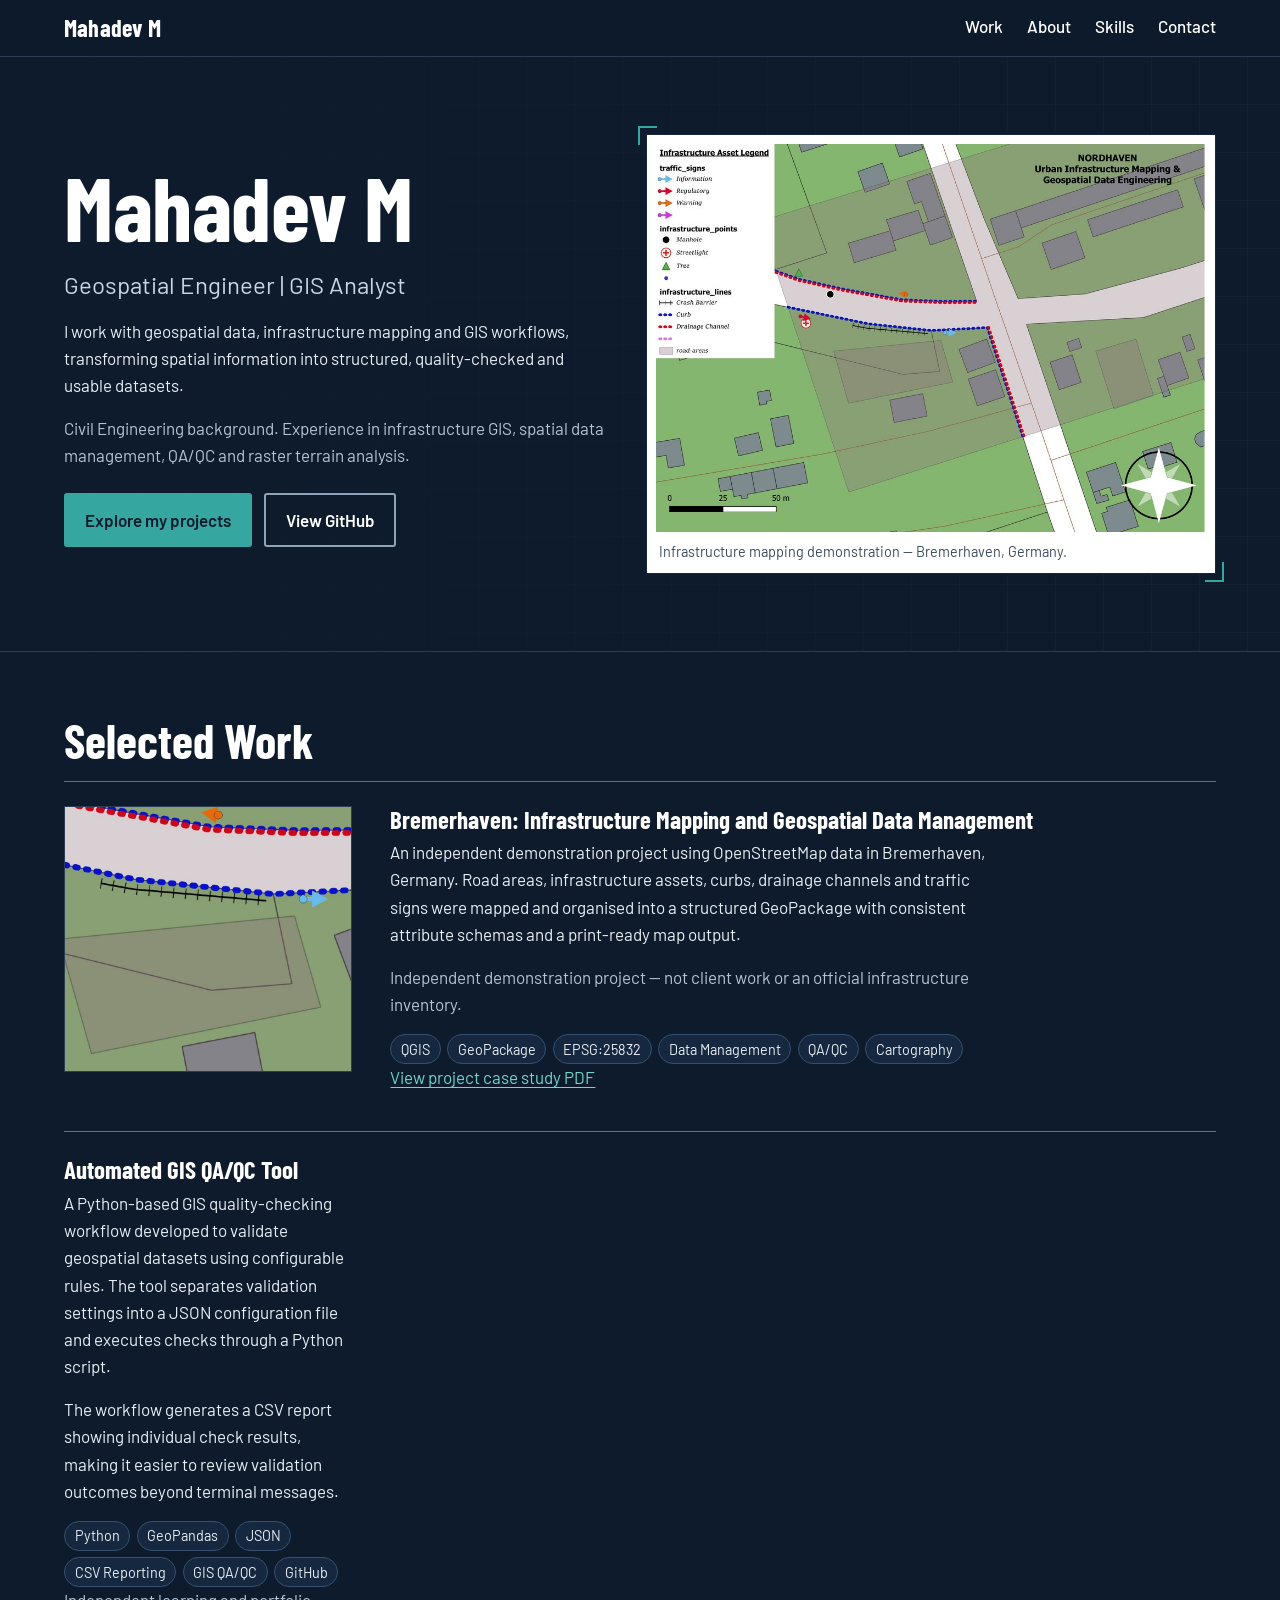
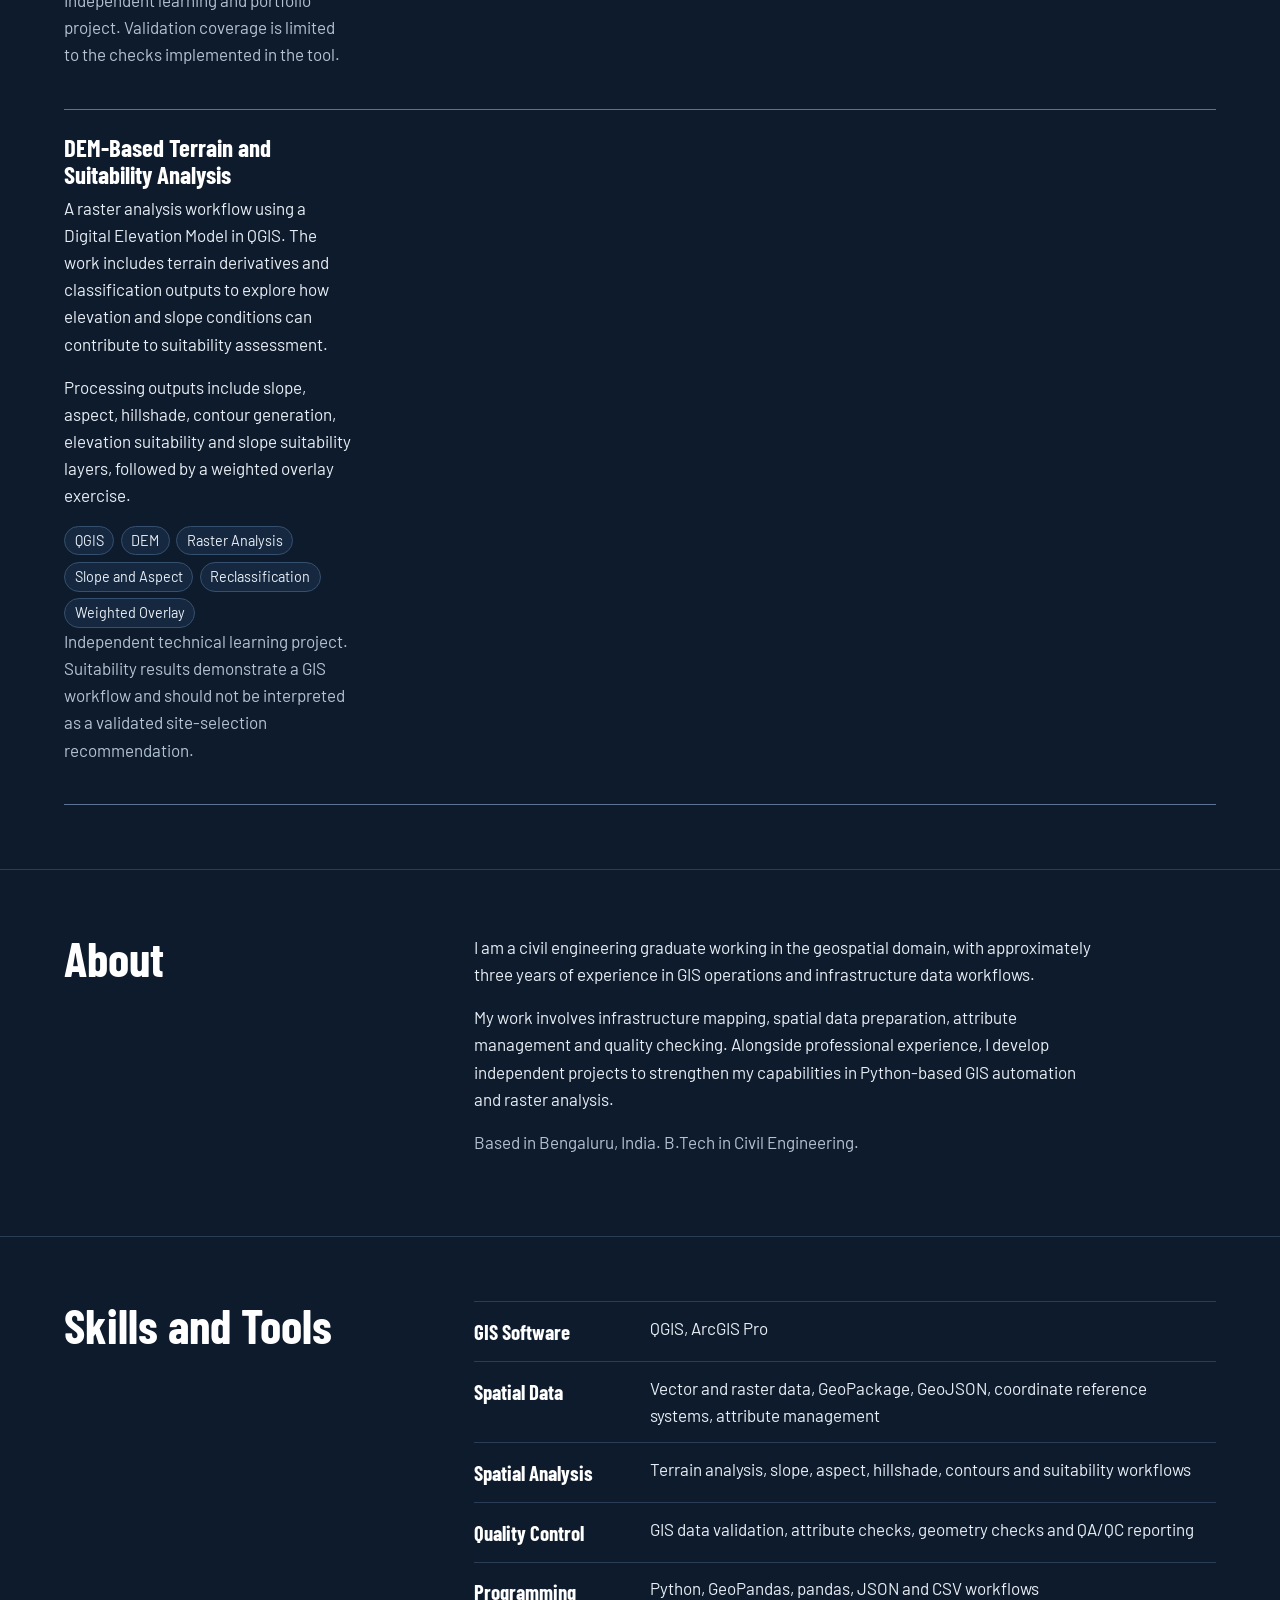
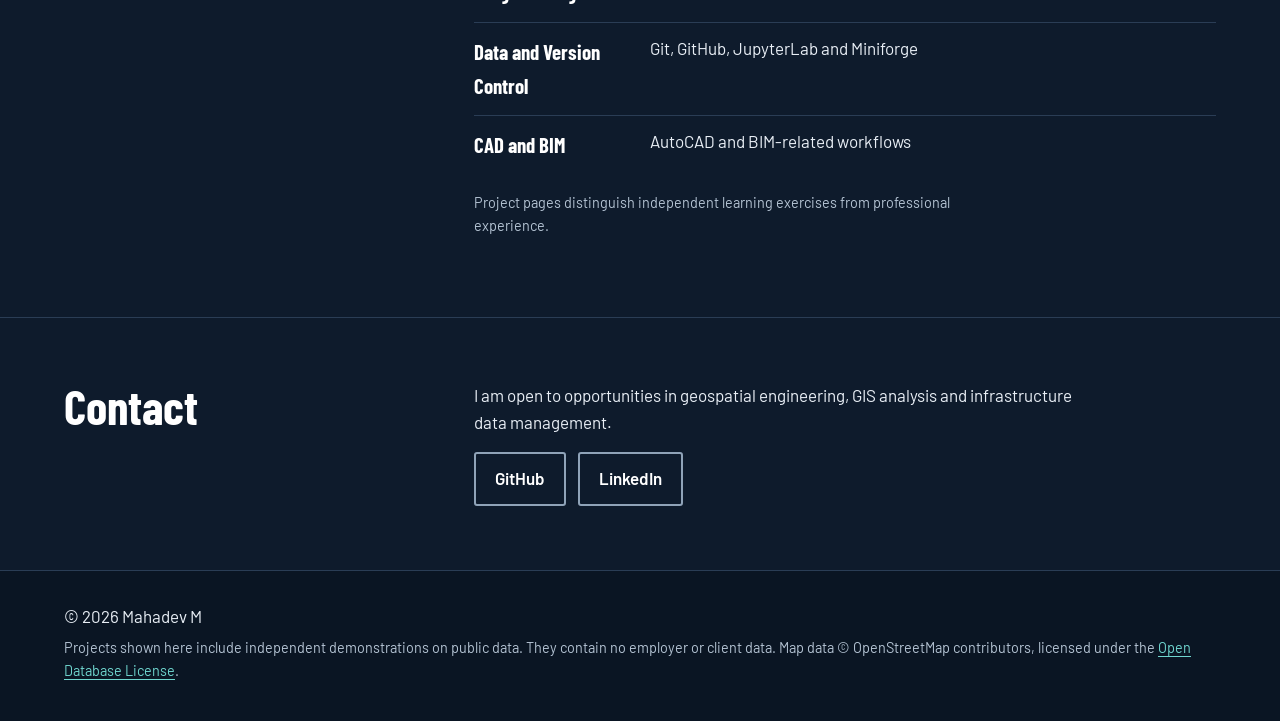
==== commit 40475d3a: "Update index.html" ====
--- a/index.html
+++ b/index.html
@@ -1,13 +1,14 @@
+
 <!doctype html>
 <html lang="en">
 <head>
   <meta charset="utf-8">
   <meta name="viewport" content="width=device-width, initial-scale=1">
-  <title>Mahadev M | Geospatial engineer</title>
-  <meta name="description" content="Portfolio of Mahadev M, a geospatial engineer working with infrastructure mapping, GeoPackage databases, QGIS and spatial QA/QC. Featured: the NORDHAVEN case study.">
+  <title>Mahadev M | Geospatial Engineer & GIS Analyst</title>
+  <meta name="description" content="Portfolio of Mahadev M, Geospatial Engineer with experience in infrastructure mapping, spatial data management, GIS automation, QA/QC and terrain analysis.">
   <meta property="og:type" content="website">
-  <meta property="og:title" content="Mahadev M | Geospatial engineer">
-  <meta property="og:description" content="Infrastructure mapping, spatial data engineering and QA/QC. See the NORDHAVEN case study.">
+  <meta property="og:title" content="Mahadev M | Geospatial Portfolio">
+  <meta property="og:description" content="Infrastructure mapping, spatial data engineering, GIS automation and terrain analysis.">
   <meta property="og:image" content="https://mahadevmpro-netizen.github.io/assets/img/og-nordhaven.png">
   <meta property="og:url" content="https://mahadevmpro-netizen.github.io/">
   <meta name="twitter:card" content="summary_large_image">
@@ -18,8 +19,10 @@
   <link rel="stylesheet" href="https://fonts.googleapis.com/css2?family=Barlow:wght@400;500;600&family=Barlow+Condensed:wght@600;700&display=swap">
   <link rel="stylesheet" href="assets/css/style.css">
 </head>
+
 <body>
   <a class="skip" href="#main">Skip to content</a>
+
   <header class="site-head">
     <div class="wrap">
       <a class="brand" href="index.html">Mahadev M</a>
@@ -33,93 +36,257 @@
   </header>
 
   <main id="main">
+
+    <!-- HERO -->
     <div class="hero">
       <div class="wrap">
         <div>
           <h1>Mahadev M</h1>
-          <p class="lede">Geospatial engineer. I turn roads, assets and imagery into clean, checked, map-ready data.</p>
-          <p class="muted">Civil engineering background. Infrastructure mapping, spatial databases and QA/QC in QGIS.</p>
+          <p class="lede">Geospatial Engineer | GIS Analyst</p>
+          <p>
+            I work with geospatial data, infrastructure mapping and GIS
+            workflows, transforming spatial information into structured,
+            quality-checked and usable datasets.
+          </p>
+          <p class="muted">
+            Civil Engineering background. Experience in infrastructure GIS,
+            spatial data management, QA/QC and raster terrain analysis.
+          </p>
           <div class="btn-row">
-            <a class="btn" href="nordhaven.html">Read the NORDHAVEN case study</a>
-            <a class="btn alt" href="assets/docs/NORDHAVEN_Case_Study_Deck.pdf">Download the case study PDF</a>
-          </div>
-        </div>
+            <a class="btn" href="#work">Explore my projects</a>
+            <a class="btn alt" href="https://github.com/mahadevmpro-netizen">View GitHub</a>
+          </div>
+        </div>
+
         <figure class="sheet">
-          <img src="assets/img/map-final-1000.jpg" width="1000" height="706" alt="Infrastructure overview map from the NORDHAVEN case study: road areas, manhole, streetlight and tree symbols, curb, drainage and crash barrier lines, and traffic-sign arrows over an OpenStreetMap base, with legend, scale bar and compass.">
-          <figcaption class="caption">Final map from NORDHAVEN. Demonstration features on an OpenStreetMap base.</figcaption>
+          <img src="assets/img/map-final-1000.jpg"
+               width="1000"
+               height="706"
+               alt="Infrastructure overview map from the Bremerhaven demonstration project.">
+          <figcaption class="caption">
+            Infrastructure mapping demonstration — Bremerhaven, Germany.
+          </figcaption>
         </figure>
       </div>
     </div>
 
+    <!-- PROJECTS -->
     <section id="work" aria-labelledby="work-h">
       <div class="wrap">
-        <h2 id="work-h">Selected work</h2>
+        <h2 id="work-h">Selected Work</h2>
+
+        <!-- PROJECT 1 -->
         <article class="proj">
-          <a href="nordhaven.html" tabindex="-1" aria-hidden="true"><img src="assets/img/feat-lines.jpg" width="900" height="832" alt=""></a>
+          <a href="nordhaven.html" tabindex="-1" aria-hidden="true">
+            <img src="assets/img/feat-lines.jpg"
+                 width="900"
+                 height="832"
+                 alt="">
+          </a>
           <div>
-            <h3><a href="nordhaven.html">NORDHAVEN: urban infrastructure mapping and geospatial data engineering</a></h3>
-            <p>An end-to-end mapping workflow on open data in Bremen, Germany. Road areas, assets, curbs, drainage channels and traffic signs are digitised into a structured GeoPackage, given a consistent attribute schema, checked, and finished as a print-ready map.</p>
-            <p class="muted">Independent demonstration project. It is not client work or an official inventory.</p>
+            <h3>
+              <a href="nordhaven.html">
+                Bremerhaven: Infrastructure Mapping and Geospatial Data Management
+              </a>
+            </h3>
+            <p>
+              An independent demonstration project using OpenStreetMap data
+              in Bremerhaven, Germany. Road areas, infrastructure assets,
+              curbs, drainage channels and traffic signs were mapped and
+              organised into a structured GeoPackage with consistent
+              attribute schemas and a print-ready map output.
+            </p>
+            <p class="muted">
+              Independent demonstration project — not client work or an
+              official infrastructure inventory.
+            </p>
             <ul class="tags" aria-label="Tools and topics">
-              <li>QGIS 3.10</li><li>GeoPackage</li><li>EPSG:25832</li><li>Attribute schema</li><li>QA/QC</li><li>Cartography</li>
+              <li>QGIS</li>
+              <li>GeoPackage</li>
+              <li>EPSG:25832</li>
+              <li>Data Management</li>
+              <li>QA/QC</li>
+              <li>Cartography</li>
             </ul>
+            <p><a href="NORDHAVEN_Portfolio_Case_Study.pdf">View project case study PDF</a></p>
           </div>
         </article>
-        <p class="muted" style="margin-top:1.25rem">More projects on open data are being added.</p>
-      </div>
-    </section>
-
+
+        <!-- PROJECT 2 -->
+        <article class="proj">
+          <div>
+            <h3>Automated GIS QA/QC Tool</h3>
+            <p>
+              A Python-based GIS quality-checking workflow developed to
+              validate geospatial datasets using configurable rules.
+              The tool separates validation settings into a JSON
+              configuration file and executes checks through a Python
+              script.
+            </p>
+            <p>
+              The workflow generates a CSV report showing individual
+              check results, making it easier to review validation
+              outcomes beyond terminal messages.
+            </p>
+            <ul class="tags" aria-label="Tools and topics">
+              <li>Python</li>
+              <li>GeoPandas</li>
+              <li>JSON</li>
+              <li>CSV Reporting</li>
+              <li>GIS QA/QC</li>
+              <li>GitHub</li>
+            </ul>
+            <p class="muted">
+              Independent learning and portfolio project. Validation
+              coverage is limited to the checks implemented in the tool.
+            </p>
+          </div>
+        </article>
+
+        <!-- PROJECT 3 -->
+        <article class="proj">
+          <div>
+            <h3>DEM-Based Terrain and Suitability Analysis</h3>
+            <p>
+              A raster analysis workflow using a Digital Elevation Model
+              in QGIS. The work includes terrain derivatives and
+              classification outputs to explore how elevation and slope
+              conditions can contribute to suitability assessment.
+            </p>
+            <p>
+              Processing outputs include slope, aspect, hillshade,
+              contour generation, elevation suitability and slope
+              suitability layers, followed by a weighted overlay exercise.
+            </p>
+            <ul class="tags" aria-label="Tools and topics">
+              <li>QGIS</li>
+              <li>DEM</li>
+              <li>Raster Analysis</li>
+              <li>Slope and Aspect</li>
+              <li>Reclassification</li>
+              <li>Weighted Overlay</li>
+            </ul>
+            <p class="muted">
+              Independent technical learning project. Suitability results
+              demonstrate a GIS workflow and should not be interpreted
+              as a validated site-selection recommendation.
+            </p>
+          </div>
+        </article>
+
+      </div>
+    </section>
+
+    <!-- ABOUT -->
     <section id="about" aria-labelledby="about-h">
       <div class="wrap split">
         <h2 id="about-h">About</h2>
         <div>
-          <p>I am a civil engineer who moved into geospatial data work. For about three years I have produced and quality-checked infrastructure data: mapping road areas, point assets, linear features and traffic signs, and making sure the result is consistent before it is handed over.</p>
-          <p>I care about the parts that make data usable: the right geometry type for each feature, a clear attribute structure, and checks you can describe honestly, including what they do not cover.</p>
-          <p class="muted">Based in Bengaluru, India. B.Tech in Civil Engineering, 2022.</p>
-        </div>
-      </div>
-    </section>
-
+          <p>
+            I am a civil engineering graduate working in the geospatial
+            domain, with approximately three years of experience in GIS
+            operations and infrastructure data workflows.
+          </p>
+          <p>
+            My work involves infrastructure mapping, spatial data
+            preparation, attribute management and quality checking.
+            Alongside professional experience, I develop independent
+            projects to strengthen my capabilities in Python-based GIS
+            automation and raster analysis.
+          </p>
+          <p class="muted">
+            Based in Bengaluru, India. B.Tech in Civil Engineering.
+          </p>
+        </div>
+      </div>
+    </section>
+
+    <!-- SKILLS -->
     <section id="skills" aria-labelledby="skills-h">
       <div class="wrap split">
-        <h2 id="skills-h">Skills</h2>
+        <h2 id="skills-h">Skills and Tools</h2>
         <div>
           <table class="skills">
             <tbody>
-              <tr><th scope="row">Mapping and GIS</th><td>QGIS, ArcGIS, georeferencing, coordinate reference systems</td></tr>
-              <tr><th scope="row">Spatial data</th><td>Vector and raster processing, GeoPackage, attribute schema design, terrain mapping</td></tr>
-              <tr><th scope="row">Quality control</th><td>Geometry and topology validation, attribute completeness checks, GIS QA/QC for infrastructure data</td></tr>
-              <tr><th scope="row">Scripting</th><td>Python, GeoPandas</td></tr>
-              <tr><th scope="row">CAD and 3D</th><td>AutoCAD, MicroStation, Revit, CloudCompare for point clouds</td></tr>
-              <tr><th scope="row">Growing exposure</th><td>Remote sensing fundamentals, drone mapping and photogrammetry</td></tr>
+              <tr>
+                <th scope="row">GIS Software</th>
+                <td>QGIS, ArcGIS Pro</td>
+              </tr>
+              <tr>
+                <th scope="row">Spatial Data</th>
+                <td>Vector and raster data, GeoPackage, GeoJSON,
+                    coordinate reference systems, attribute management</td>
+              </tr>
+              <tr>
+                <th scope="row">Spatial Analysis</th>
+                <td>Terrain analysis, slope, aspect, hillshade,
+                    contours and suitability workflows</td>
+              </tr>
+              <tr>
+                <th scope="row">Quality Control</th>
+                <td>GIS data validation, attribute checks,
+                    geometry checks and QA/QC reporting</td>
+              </tr>
+              <tr>
+                <th scope="row">Programming</th>
+                <td>Python, GeoPandas, pandas, JSON and CSV workflows</td>
+              </tr>
+              <tr>
+                <th scope="row">Data and Version Control</th>
+                <td>Git, GitHub, JupyterLab and Miniforge</td>
+              </tr>
+              <tr>
+                <th scope="row">CAD and BIM</th>
+                <td>AutoCAD and BIM-related workflows</td>
+              </tr>
             </tbody>
           </table>
-          <p class="caption" style="margin-top:1rem">These skills come from my professional work. NORDHAVEN demonstrates a subset of them, and its page states exactly which.</p>
-        </div>
-      </div>
-    </section>
-
+          <p class="caption" style="margin-top:1rem">
+            Project pages distinguish independent learning exercises
+            from professional experience.
+          </p>
+        </div>
+      </div>
+    </section>
+
+    <!-- CONTACT -->
     <section id="contact" aria-labelledby="contact-h">
       <div class="wrap split">
         <h2 id="contact-h">Contact</h2>
         <div>
-          <p>I am open to geospatial engineering and infrastructure data roles.</p>
+          <p>
+            I am open to opportunities in geospatial engineering,
+            GIS analysis and infrastructure data management.
+          </p>
           <div class="btn-row" style="margin-top:0">
-            <a class="btn alt" href="https://github.com/mahadevmpro-netizen">GitHub</a>
-            <!-- EDIT ME: remove the word "hidden" from the next two lines after you put in your own details. -->
-            <a class="btn alt" href="https://www.linkedin.com/in/YOUR-LINKEDIN-NAME/" hidden>LinkedIn</a>
-            <a class="btn alt" href="mailto:YOUR-EMAIL@example.com" hidden>Email</a>
-          </div>
-        </div>
-      </div>
-    </section>
+            <a class="btn alt"
+               href="https://github.com/mahadevmpro-netizen">
+              GitHub
+            </a>
+            <a class="btn alt"
+               href="https://www.linkedin.com/in/mahadev-m04/">
+              LinkedIn
+            </a>
+            <!-- Add your professional email address before publishing. -->
+          </div>
+        </div>
+      </div>
+    </section>
+
   </main>
 
   <footer class="site-foot">
     <div class="wrap">
       <p>&copy; 2026 Mahadev M</p>
-      <p class="caption">Projects shown here are independent demonstrations on public data. They contain no employer or client data. Map data &copy; OpenStreetMap contributors, licensed under the <a href="https://www.openstreetmap.org/copyright">Open Database License</a>.</p>
+      <p class="caption">
+        Projects shown here include independent demonstrations on
+        public data. They contain no employer or client data.
+        Map data &copy; OpenStreetMap contributors, licensed under
+        the <a href="https://www.openstreetmap.org/copyright">
+        Open Database License</a>.
+      </p>
     </div>
   </footer>
+
 </body>
 </html>
--- a/assets/css/style.css
+++ b/assets/css/style.css
@@ -90,13 +90,13 @@
 .skills th { width: 11rem; font-family: var(--head); font-size: 1.3rem; font-weight: 700; }
 
 /* case study */
-.meta { display: grid; grid-template-columns: repeat(auto-fit, minmax(17rem, 1fr)); gap: 0; border: 1px solid var(--ink); background: var(--paper); margin-top: 2rem; }
+.meta { display: grid; grid-template-columns: repeat(auto-fit, minmax(min(100%, 22rem), 1fr)); gap: 0; border: 1px solid var(--ink); background: var(--paper); margin-top: 2rem; }
 .meta div { padding: .8rem 1rem; border-right: 1px solid var(--rule); border-bottom: 1px solid var(--rule); }
 .meta dt { font-size: .85rem; color: var(--ink-soft); }
 .meta dd { margin: 0; font-weight: 600; overflow-wrap: anywhere; }
 .note { background: var(--amber-bg); border: 1px solid #e3c98d; color: var(--amber-text); padding: 1rem 1.2rem; border-radius: 3px; max-width: 70ch; }
 .note strong { color: inherit; }
-.flow { list-style: none; counter-reset: s; display: grid; grid-template-columns: repeat(auto-fit, minmax(17rem, 1fr)); gap: 0; padding: 0; margin: 1.5rem 0 0; border: 1px solid var(--ink); background: var(--paper); }
+.flow { list-style: none; counter-reset: s; display: grid; grid-template-columns: repeat(auto-fit, minmax(min(100%, 22rem), 1fr)); gap: 0; padding: 0; margin: 1.5rem 0 0; border: 1px solid var(--ink); background: var(--paper); }
 .flow li { counter-increment: s; padding: 1rem; border-right: 1px solid var(--rule); border-bottom: 1px solid var(--rule); position: relative; }
 .flow li::before { content: counter(s); display: grid; place-items: center; width: 1.8rem; height: 1.8rem; border-radius: 50%; background: var(--ink); color: #fff; font-weight: 700; margin-bottom: .5rem; }
 .flow li.ref::before { background: #8a96a6; }
@@ -157,3 +157,55 @@
 }
 @media (prefers-reduced-motion: reduce) { * { scroll-behavior: auto !important; } }
 @media print { .site-head, .btn-row { display: none; } body { background: #fff; } }
+
+/* ===== Dark theme =====
+   Page background and the text that sits directly on it.
+   White panels (map frame, tables, cards, screenshots) keep their light look. */
+:root { --page: #0e1b2c; --page-edge: #2a3d55; --on-dark: #e8eef5; --on-dark-soft: #b4c3d3; --link-dark: #6fd6cf; }
+html { color-scheme: dark; }
+body { background: var(--page); color: var(--on-dark); }
+a { color: var(--link-dark); }
+a:hover { color: #fff; }
+
+/* header and footer */
+.site-head { background: rgba(14, 27, 44, .96); border-bottom-color: var(--page-edge); }
+.brand, .nav a { color: #fff; }
+.site-foot { background: #0a1523; border-top-color: var(--page-edge); }
+
+/* headings and text on the page */
+h1, h2, h3 { color: #fff; }
+.lede { color: #c9d6e4; }
+.muted, .caption, small { color: var(--on-dark-soft); }
+section + section { border-top-color: var(--page-edge); }
+
+/* buttons */
+.btn { background: var(--teal); border-color: var(--teal); color: #0e1b2c; }
+.btn:hover { background: #fff; border-color: #fff; color: #0e1b2c; }
+.btn.alt { background: transparent; border-color: #8fa3b8; color: #fff; }
+.btn.alt:hover { background: #fff; border-color: #fff; color: #0e1b2c; }
+
+/* hero grid */
+.hero { border-bottom-color: var(--page-edge);
+  background-image: linear-gradient(rgba(255,255,255,.06) 1px, transparent 1px), linear-gradient(90deg, rgba(255,255,255,.06) 1px, transparent 1px); }
+.hero::before { background: linear-gradient(90deg, #0e1b2c 0%, rgba(14,27,44,.88) 45%, rgba(14,27,44,.55) 100%); }
+
+/* project row, tags, skills, downloads */
+.proj { border-top-color: #5b7390; }
+.proj:last-child { border-bottom-color: #5b7390; }
+.proj img { border-color: var(--page-edge); }
+.proj h3 a { color: #fff; }
+.proj h3 a:hover { color: var(--link-dark); }
+.tags li { background: #16283f; border-color: #35506e; color: var(--on-dark); }
+.skills th, .skills td { border-top-color: var(--page-edge); }
+.skills th { color: #fff; }
+.skills tr { border-top-color: var(--page-edge); }
+.dl { border-top-color: #5b7390; }
+.dl li { border-bottom-color: var(--page-edge); }
+.future { border-color: #6f86a0; }
+
+/* light panels keep dark text */
+.sheet, .meta, .flow, .table-wrap, .feat figure, .shot, .tree, .results > div { color: var(--ink); }
+.feat h3, .results h3 { color: var(--ink); }
+.sheet .caption, .shot .caption, .feat figcaption p { color: var(--ink-soft); }
+.sheet a, .shot a, .table-wrap a { color: var(--teal-text); }
+@media (max-width: 52rem) { .hero::before { background: rgba(14, 27, 44, .82); } }
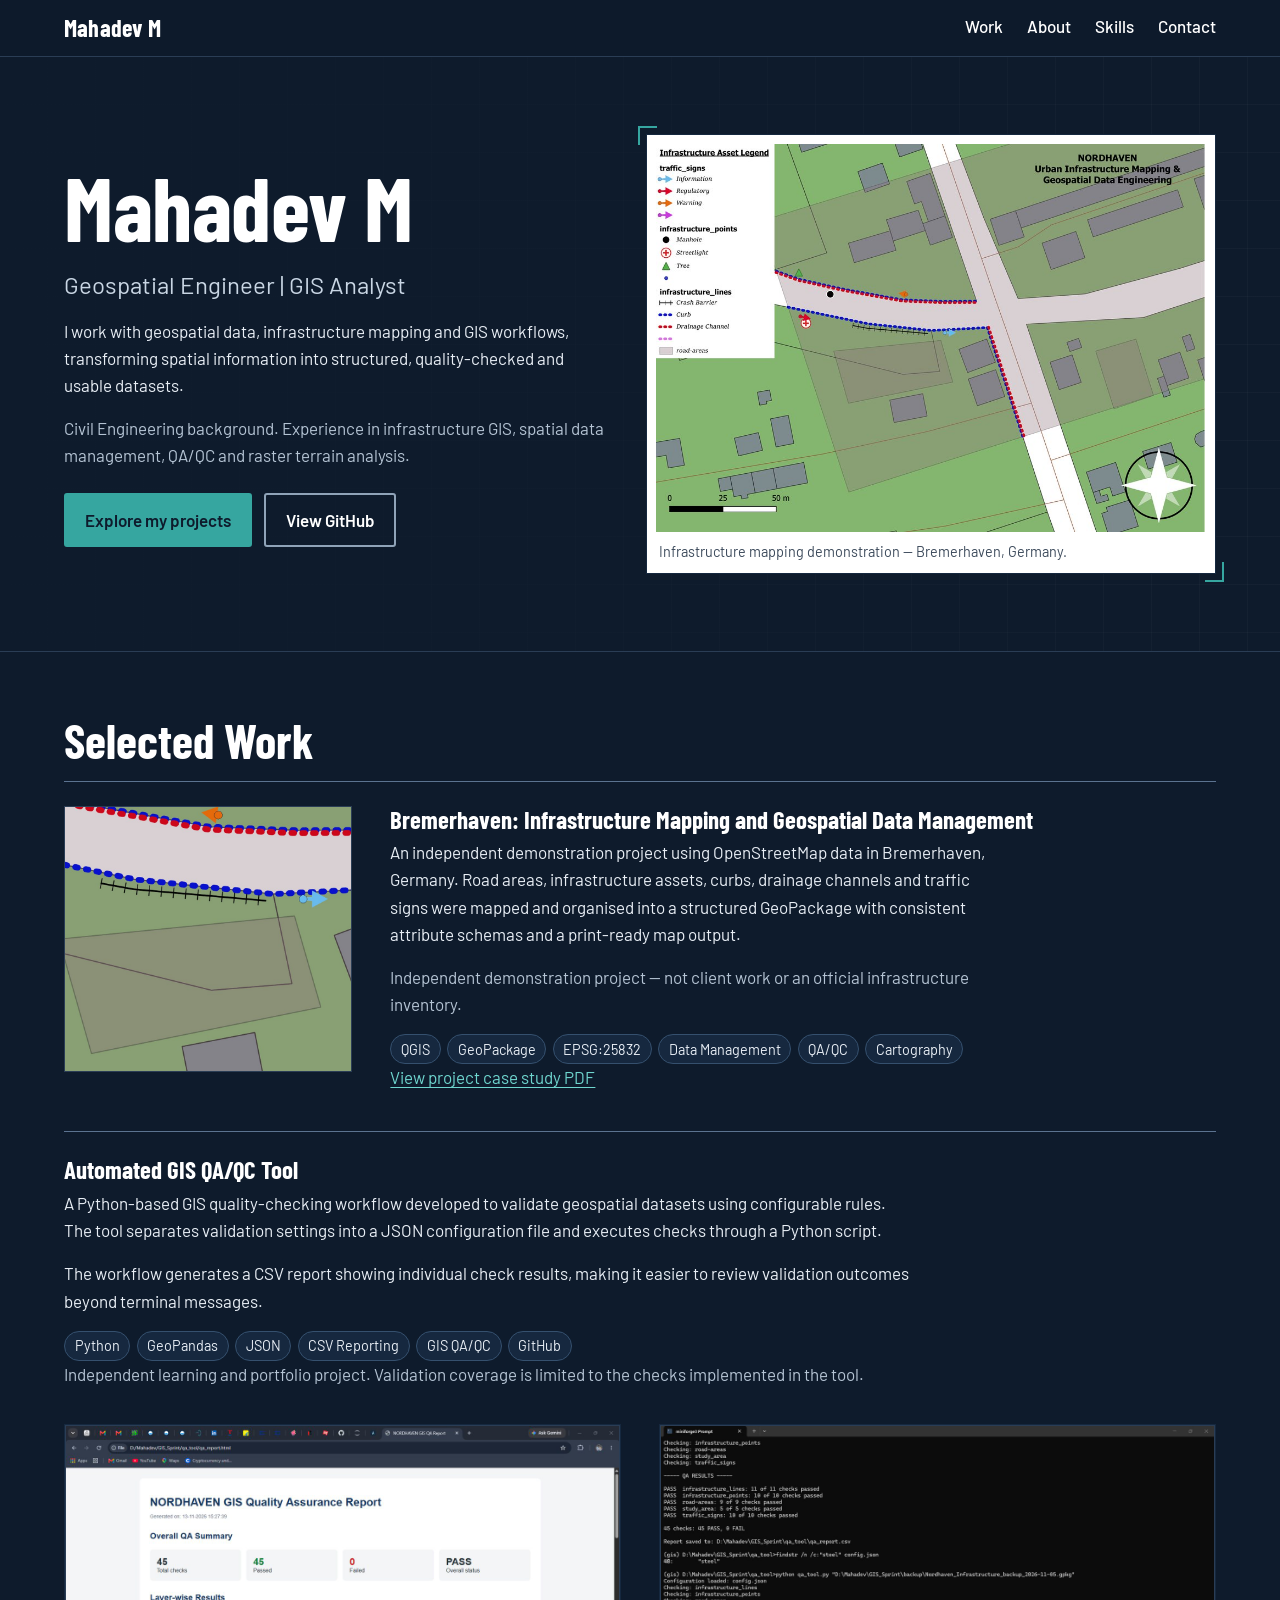
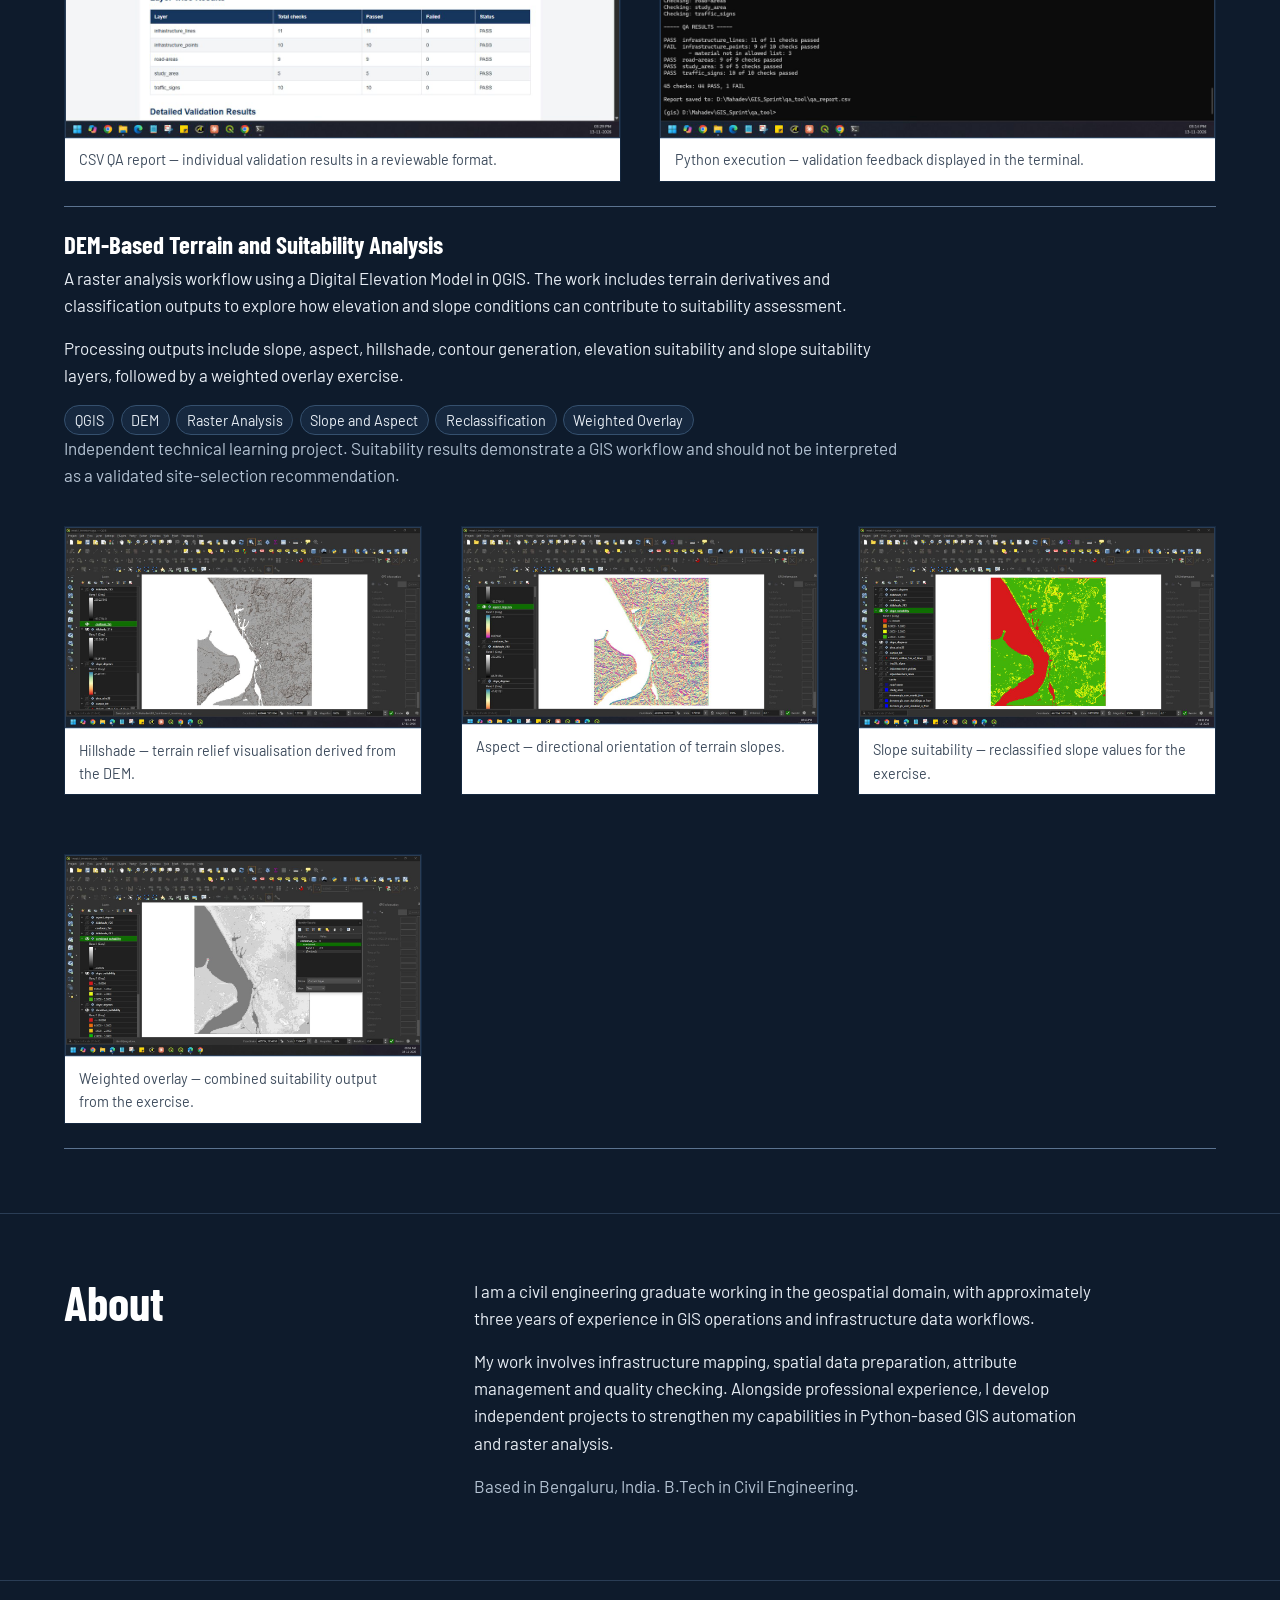
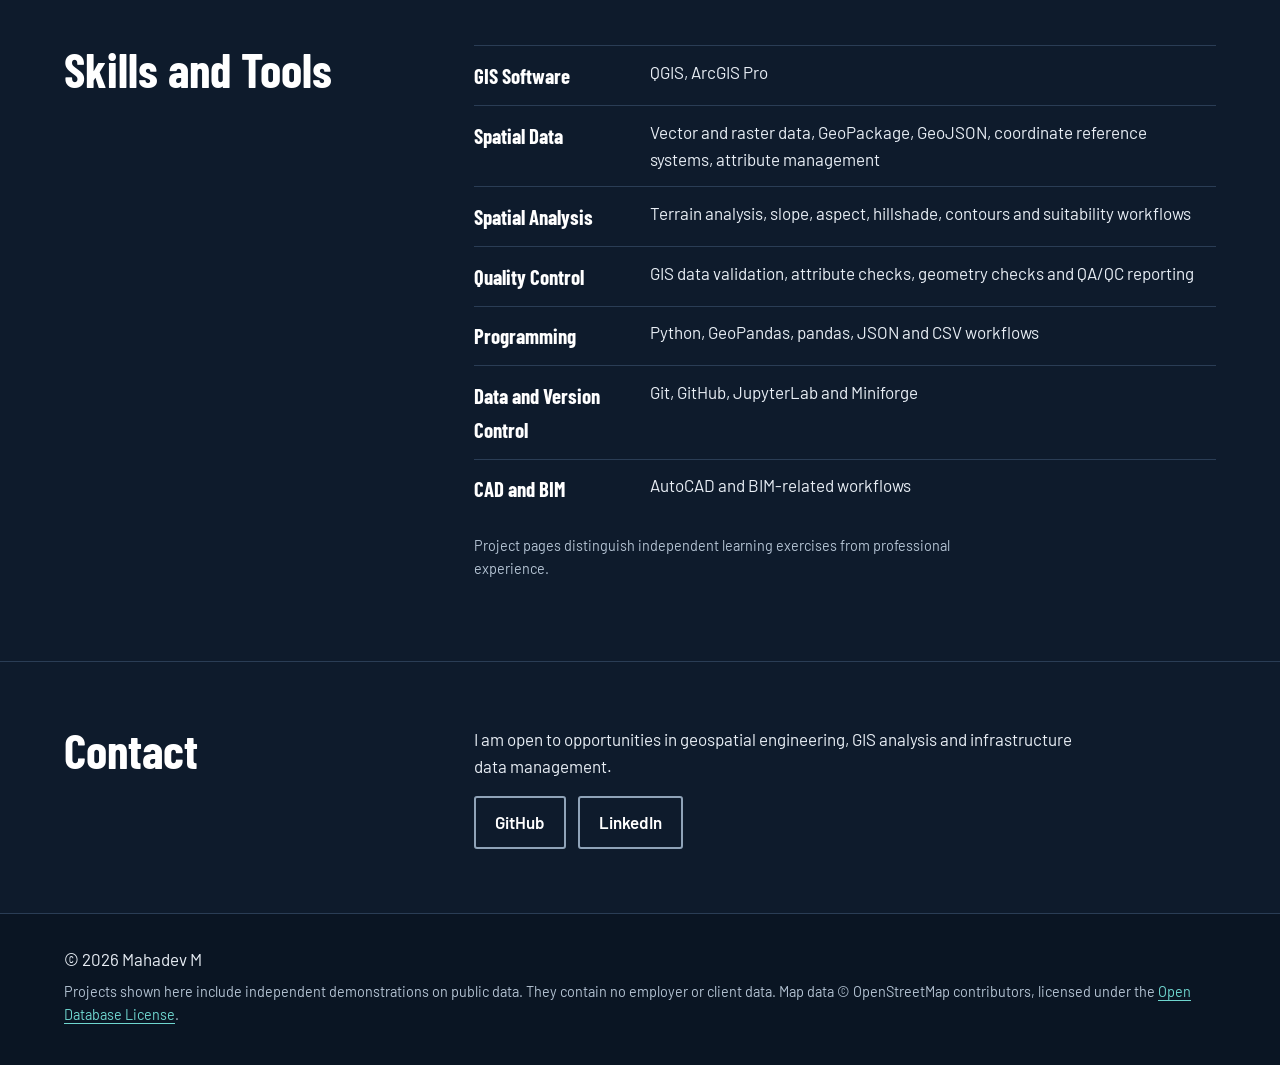
==== commit 3c4917a3: "Add QA and terrain analysis visuals to portfolio" ====
--- a/index.html
+++ b/index.html
@@ -113,7 +113,7 @@
         </article>
 
         <!-- PROJECT 2 -->
-        <article class="proj">
+        <article class="proj proj-wide">
           <div>
             <h3>Automated GIS QA/QC Tool</h3>
             <p>
@@ -140,11 +140,29 @@
               Independent learning and portfolio project. Validation
               coverage is limited to the checks implemented in the tool.
             </p>
+            <div class="shots" aria-label="GIS QA/QC tool screenshots">
+              <figure class="shot">
+                <img src="assets/img/qa-report-pass.jpg"
+                     alt="CSV quality assurance report showing the results of the implemented GIS validation checks."
+                     loading="lazy">
+                <figcaption class="caption">
+                  CSV QA report — individual validation results in a reviewable format.
+                </figcaption>
+              </figure>
+              <figure class="shot">
+                <img src="assets/img/qa-terminal-results.jpg"
+                     alt="Terminal output from running the Python GIS QA/QC script."
+                     loading="lazy">
+                <figcaption class="caption">
+                  Python execution — validation feedback displayed in the terminal.
+                </figcaption>
+              </figure>
+            </div>
           </div>
         </article>
 
         <!-- PROJECT 3 -->
-        <article class="proj">
+        <article class="proj proj-wide">
           <div>
             <h3>DEM-Based Terrain and Suitability Analysis</h3>
             <p>
@@ -171,6 +189,40 @@
               demonstrate a GIS workflow and should not be interpreted
               as a validated site-selection recommendation.
             </p>
+            <div class="shots" aria-label="DEM terrain analysis outputs">
+              <figure class="shot">
+                <img src="assets/img/terrain-hillshade.jpg"
+                     alt="Hillshade raster generated from the digital elevation model."
+                     loading="lazy">
+                <figcaption class="caption">
+                  Hillshade — terrain relief visualisation derived from the DEM.
+                </figcaption>
+              </figure>
+              <figure class="shot">
+                <img src="assets/img/terrain-aspect.jpg"
+                     alt="Aspect raster showing the direction that terrain slopes face."
+                     loading="lazy">
+                <figcaption class="caption">
+                  Aspect — directional orientation of terrain slopes.
+                </figcaption>
+              </figure>
+              <figure class="shot">
+                <img src="assets/img/slope-suitability.jpg"
+                     alt="Reclassified slope suitability raster with classes from zero to three."
+                     loading="lazy">
+                <figcaption class="caption">
+                  Slope suitability — reclassified slope values for the exercise.
+                </figcaption>
+              </figure>
+              <figure class="shot">
+                <img src="assets/img/weighted-overlay.jpg"
+                     alt="Weighted overlay output combining suitability criteria."
+                     loading="lazy">
+                <figcaption class="caption">
+                  Weighted overlay — combined suitability output from the exercise.
+                </figcaption>
+              </figure>
+            </div>
           </div>
         </article>
 
--- a/assets/css/style.css
+++ b/assets/css/style.css
@@ -209,3 +209,23 @@
 .sheet .caption, .shot .caption, .feat figcaption p { color: var(--ink-soft); }
 .sheet a, .shot a, .table-wrap a { color: var(--teal-text); }
 @media (max-width: 52rem) { .hero::before { background: rgba(14, 27, 44, .82); } }
+
+/* ===== Portfolio project layout fixes ===== */
+/* Projects without thumbnail images should use the full available width. */
+.proj.proj-wide {
+  grid-template-columns: minmax(0, 1fr);
+}
+
+.proj.proj-wide > div {
+  grid-column: 1 / -1;
+}
+
+/* Keep anchor-linked sections clear of the sticky navigation. */
+section[id] {
+  scroll-margin-top: 90px;
+}
+
+/* Give text-only project descriptions more room than ordinary body copy. */
+.proj.proj-wide p {
+  max-width: 85ch;
+}
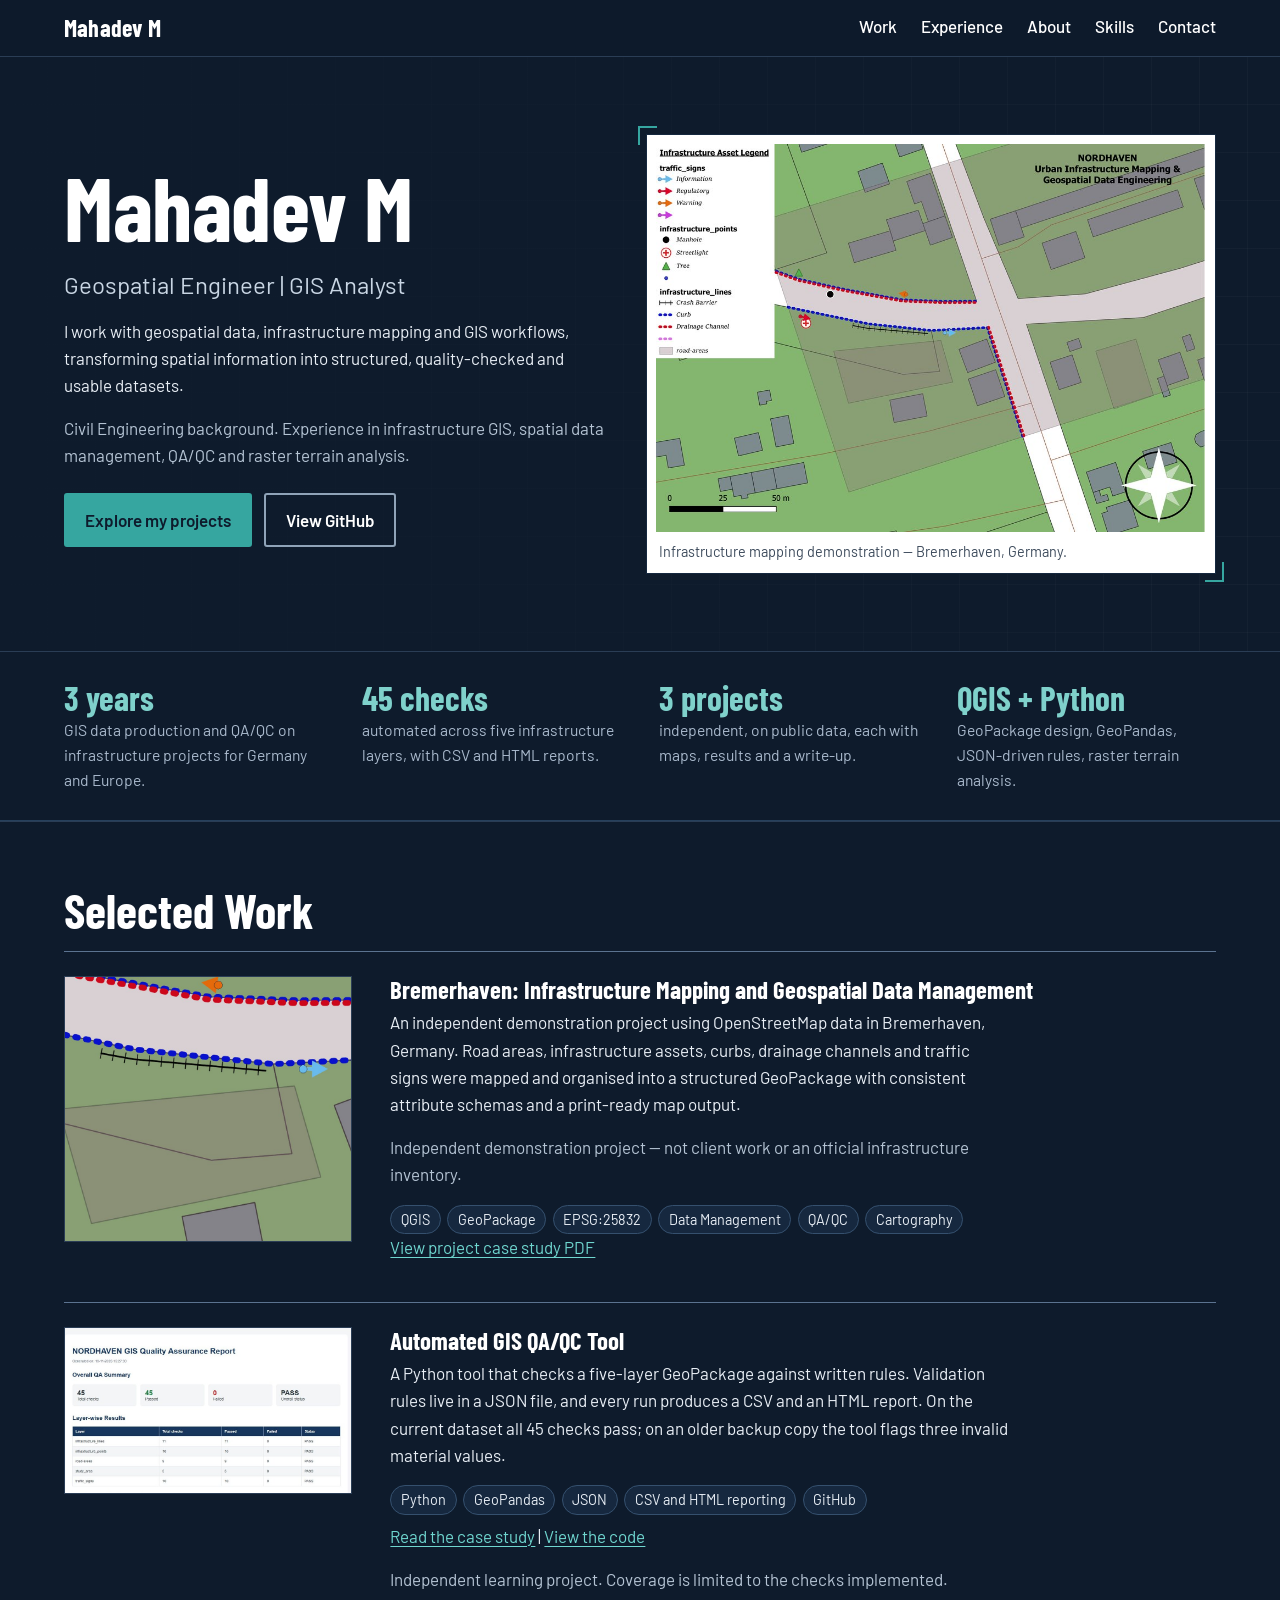
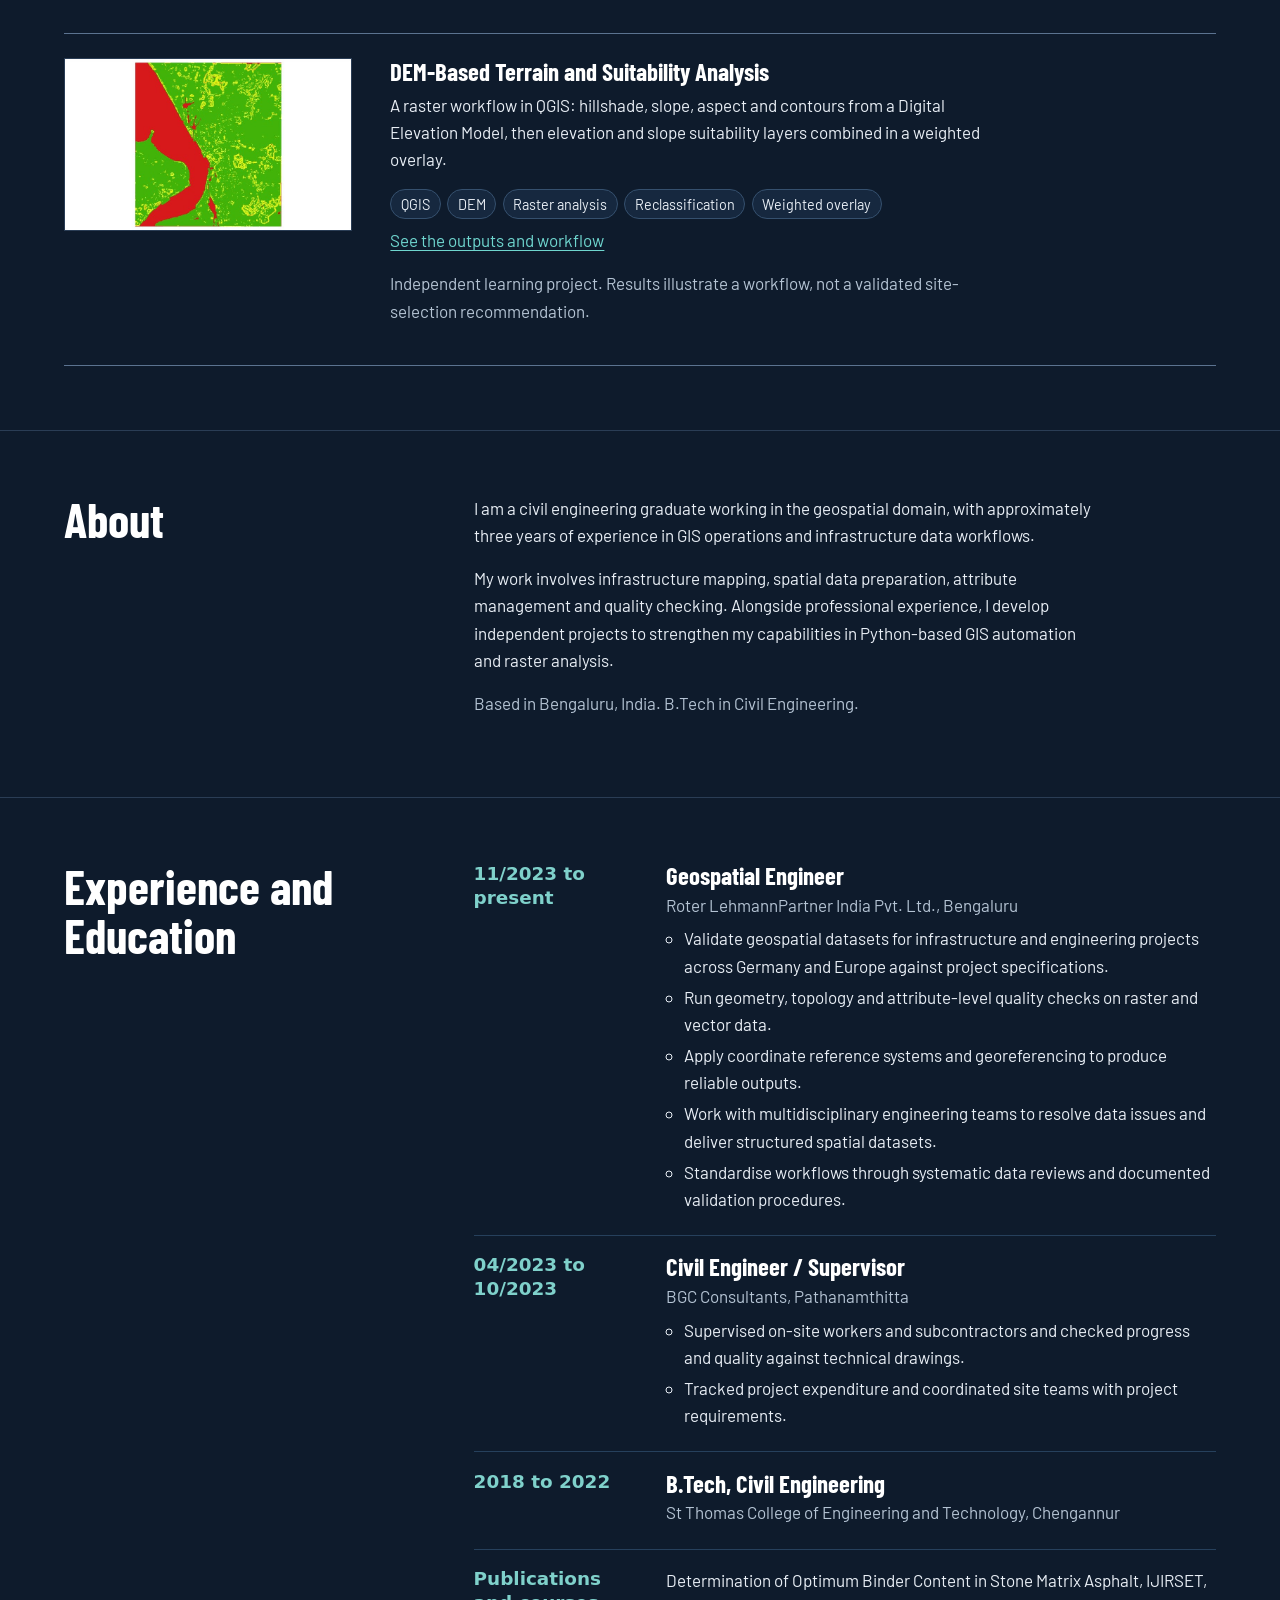
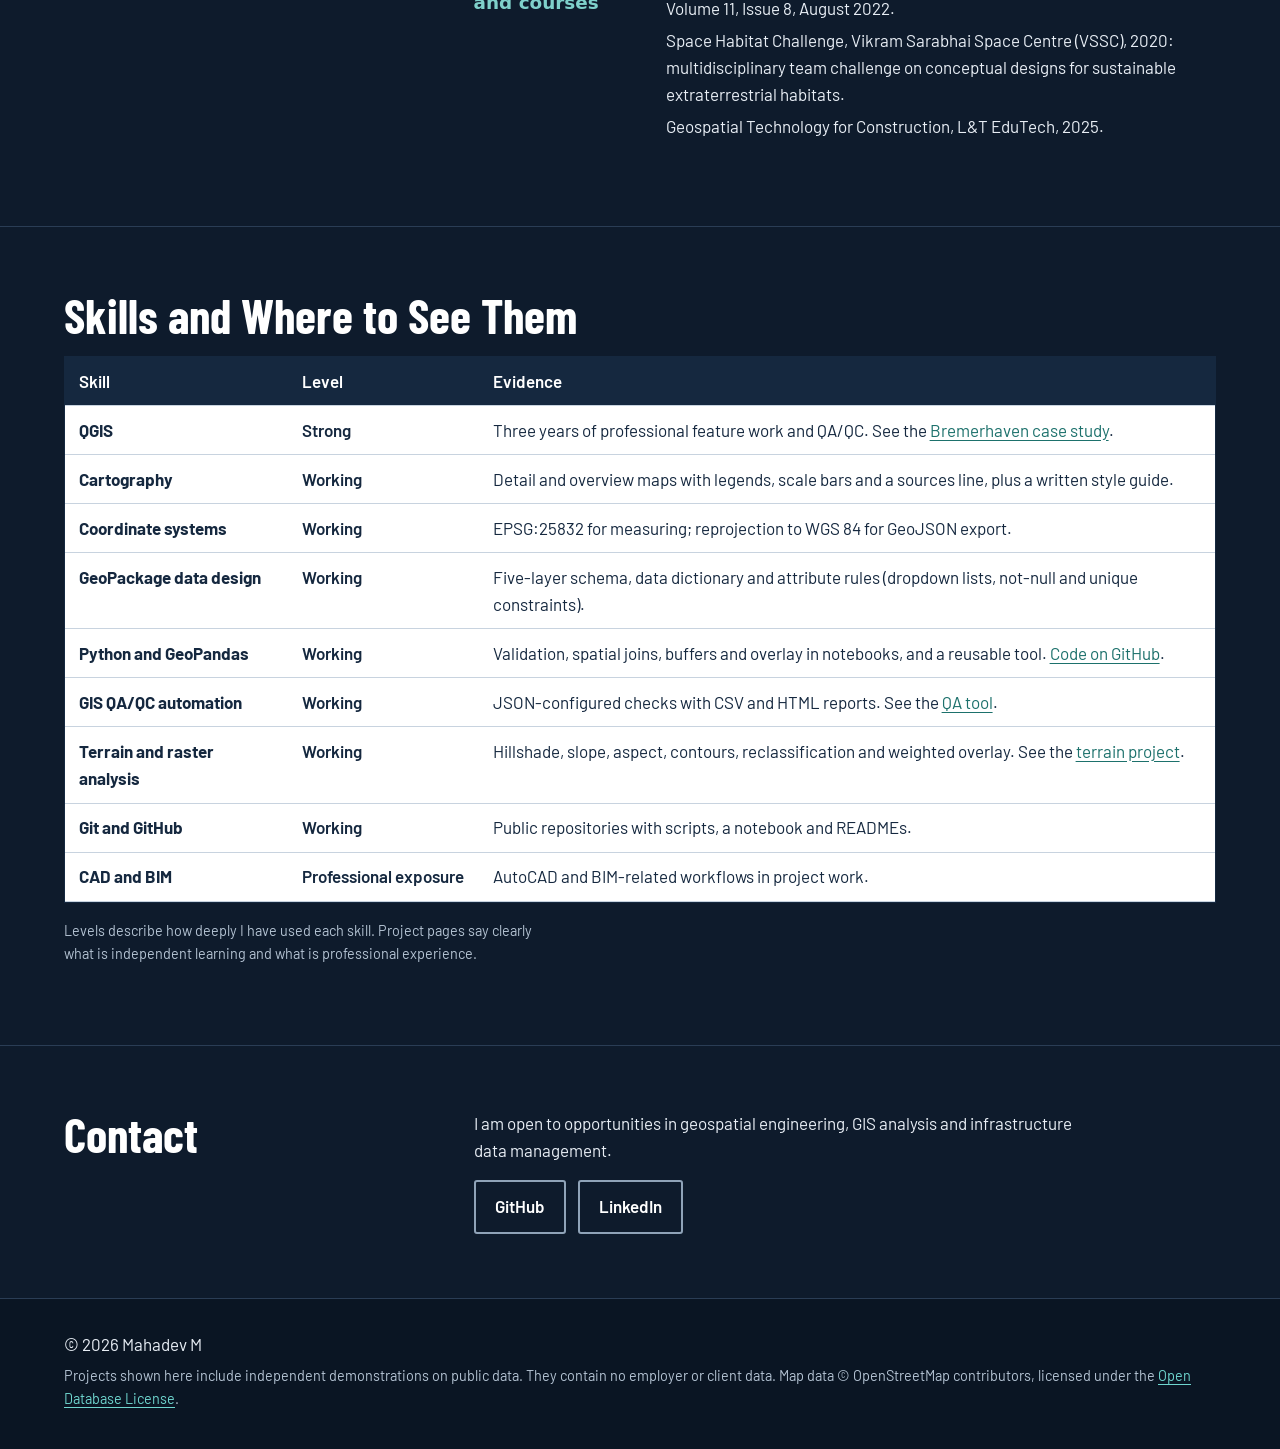
==== commit f9d188e4: "Add detailed project pages, experience and skills evidence" ====
--- a/index.html
+++ b/index.html
@@ -18,6 +18,7 @@
   <link rel="preconnect" href="https://fonts.gstatic.com" crossorigin>
   <link rel="stylesheet" href="https://fonts.googleapis.com/css2?family=Barlow:wght@400;500;600&family=Barlow+Condensed:wght@600;700&display=swap">
   <link rel="stylesheet" href="assets/css/style.css">
+  <link rel="stylesheet" href="assets/css/extra.css">
 </head>
 
 <body>
@@ -28,6 +29,7 @@
       <a class="brand" href="index.html">Mahadev M</a>
       <nav class="nav" aria-label="Main">
         <a href="#work">Work</a>
+        <a href="#experience">Experience</a>
         <a href="#about">About</a>
         <a href="#skills">Skills</a>
         <a href="#contact">Contact</a>
@@ -69,6 +71,18 @@
         </figure>
       </div>
     </div>
+
+    <!-- AT A GLANCE -->
+    <section class="facts-band" aria-label="At a glance">
+      <div class="wrap">
+        <ul class="facts">
+          <li><b>3 years</b><span>GIS data production and QA/QC on infrastructure projects for Germany and Europe.</span></li>
+          <li><b>45 checks</b><span>automated across five infrastructure layers, with CSV and HTML reports.</span></li>
+          <li><b>3 projects</b><span>independent, on public data, each with maps, results and a write-up.</span></li>
+          <li><b>QGIS + Python</b><span>GeoPackage design, GeoPandas, JSON-driven rules, raster terrain analysis.</span></li>
+        </ul>
+      </div>
+    </section>
 
     <!-- PROJECTS -->
     <section id="work" aria-labelledby="work-h">
@@ -113,118 +127,47 @@
         </article>
 
         <!-- PROJECT 2 -->
-        <article class="proj proj-wide">
+        <article class="proj">
+          <a href="qa-tool.html" tabindex="-1" aria-hidden="true">
+            <img src="assets/img/qa-report-crop.jpg" width="940" height="545" alt="" loading="lazy">
+          </a>
           <div>
-            <h3>Automated GIS QA/QC Tool</h3>
+            <h3><a href="qa-tool.html">Automated GIS QA/QC Tool</a></h3>
             <p>
-              A Python-based GIS quality-checking workflow developed to
-              validate geospatial datasets using configurable rules.
-              The tool separates validation settings into a JSON
-              configuration file and executes checks through a Python
-              script.
-            </p>
-            <p>
-              The workflow generates a CSV report showing individual
-              check results, making it easier to review validation
-              outcomes beyond terminal messages.
+              A Python tool that checks a five-layer GeoPackage against written rules.
+              Validation rules live in a JSON file, and every run produces a CSV and an
+              HTML report. On the current dataset all 45 checks pass; on an older backup
+              copy the tool flags three invalid material values.
             </p>
             <ul class="tags" aria-label="Tools and topics">
-              <li>Python</li>
-              <li>GeoPandas</li>
-              <li>JSON</li>
-              <li>CSV Reporting</li>
-              <li>GIS QA/QC</li>
-              <li>GitHub</li>
+              <li>Python</li><li>GeoPandas</li><li>JSON</li><li>CSV and HTML reporting</li><li>GitHub</li>
             </ul>
-            <p class="muted">
-              Independent learning and portfolio project. Validation
-              coverage is limited to the checks implemented in the tool.
-            </p>
-            <div class="shots" aria-label="GIS QA/QC tool screenshots">
-              <figure class="shot">
-                <img src="assets/img/qa-report-pass.jpg"
-                     alt="CSV quality assurance report showing the results of the implemented GIS validation checks."
-                     loading="lazy">
-                <figcaption class="caption">
-                  CSV QA report — individual validation results in a reviewable format.
-                </figcaption>
-              </figure>
-              <figure class="shot">
-                <img src="assets/img/qa-terminal-results.jpg"
-                     alt="Terminal output from running the Python GIS QA/QC script."
-                     loading="lazy">
-                <figcaption class="caption">
-                  Python execution — validation feedback displayed in the terminal.
-                </figcaption>
-              </figure>
-            </div>
+            <p class="proj-link"><a href="qa-tool.html">Read the case study</a> |
+              <a href="https://github.com/mahadevmpro-netizen/gis-scripts/tree/main/qa_tool">View the code</a></p>
+            <p class="muted">Independent learning project. Coverage is limited to the checks implemented.</p>
           </div>
         </article>
 
         <!-- PROJECT 3 -->
-        <article class="proj proj-wide">
+        <article class="proj">
+          <a href="terrain.html" tabindex="-1" aria-hidden="true">
+            <img src="assets/img/t-slope.jpg" width="814" height="485" alt="" loading="lazy">
+          </a>
           <div>
-            <h3>DEM-Based Terrain and Suitability Analysis</h3>
+            <h3><a href="terrain.html">DEM-Based Terrain and Suitability Analysis</a></h3>
             <p>
-              A raster analysis workflow using a Digital Elevation Model
-              in QGIS. The work includes terrain derivatives and
-              classification outputs to explore how elevation and slope
-              conditions can contribute to suitability assessment.
-            </p>
-            <p>
-              Processing outputs include slope, aspect, hillshade,
-              contour generation, elevation suitability and slope
-              suitability layers, followed by a weighted overlay exercise.
+              A raster workflow in QGIS: hillshade, slope, aspect and contours from a
+              Digital Elevation Model, then elevation and slope suitability layers combined
+              in a weighted overlay.
             </p>
             <ul class="tags" aria-label="Tools and topics">
-              <li>QGIS</li>
-              <li>DEM</li>
-              <li>Raster Analysis</li>
-              <li>Slope and Aspect</li>
-              <li>Reclassification</li>
-              <li>Weighted Overlay</li>
+              <li>QGIS</li><li>DEM</li><li>Raster analysis</li><li>Reclassification</li><li>Weighted overlay</li>
             </ul>
-            <p class="muted">
-              Independent technical learning project. Suitability results
-              demonstrate a GIS workflow and should not be interpreted
-              as a validated site-selection recommendation.
-            </p>
-            <div class="shots" aria-label="DEM terrain analysis outputs">
-              <figure class="shot">
-                <img src="assets/img/terrain-hillshade.jpg"
-                     alt="Hillshade raster generated from the digital elevation model."
-                     loading="lazy">
-                <figcaption class="caption">
-                  Hillshade — terrain relief visualisation derived from the DEM.
-                </figcaption>
-              </figure>
-              <figure class="shot">
-                <img src="assets/img/terrain-aspect.jpg"
-                     alt="Aspect raster showing the direction that terrain slopes face."
-                     loading="lazy">
-                <figcaption class="caption">
-                  Aspect — directional orientation of terrain slopes.
-                </figcaption>
-              </figure>
-              <figure class="shot">
-                <img src="assets/img/slope-suitability.jpg"
-                     alt="Reclassified slope suitability raster with classes from zero to three."
-                     loading="lazy">
-                <figcaption class="caption">
-                  Slope suitability — reclassified slope values for the exercise.
-                </figcaption>
-              </figure>
-              <figure class="shot">
-                <img src="assets/img/weighted-overlay.jpg"
-                     alt="Weighted overlay output combining suitability criteria."
-                     loading="lazy">
-                <figcaption class="caption">
-                  Weighted overlay — combined suitability output from the exercise.
-                </figcaption>
-              </figure>
-            </div>
+            <p class="proj-link"><a href="terrain.html">See the outputs and workflow</a></p>
+            <p class="muted">Independent learning project. Results illustrate a workflow, not a validated site-selection recommendation.</p>
           </div>
         </article>
+
 
       </div>
     </section>
@@ -253,51 +196,76 @@
       </div>
     </section>
 
+    <!-- EXPERIENCE -->
+    <section id="experience" aria-labelledby="exp-h">
+      <div class="wrap split">
+        <h2 id="exp-h">Experience and Education</h2>
+        <ol class="xp">
+          <li>
+            <time>11/2023 to present</time>
+            <div>
+              <h3>Geospatial Engineer</h3>
+              <p class="muted">Roter LehmannPartner India Pvt. Ltd., Bengaluru</p>
+              <ul>
+                <li>Validate geospatial datasets for infrastructure and engineering projects across Germany and Europe against project specifications.</li>
+                <li>Run geometry, topology and attribute-level quality checks on raster and vector data.</li>
+                <li>Apply coordinate reference systems and georeferencing to produce reliable outputs.</li>
+                <li>Work with multidisciplinary engineering teams to resolve data issues and deliver structured spatial datasets.</li>
+                <li>Standardise workflows through systematic data reviews and documented validation procedures.</li>
+              </ul>
+            </div>
+          </li>
+          <li>
+            <time>04/2023 to 10/2023</time>
+            <div>
+              <h3>Civil Engineer / Supervisor</h3>
+              <p class="muted">BGC Consultants, Pathanamthitta</p>
+              <ul>
+                <li>Supervised on-site workers and subcontractors and checked progress and quality against technical drawings.</li>
+                <li>Tracked project expenditure and coordinated site teams with project requirements.</li>
+              </ul>
+            </div>
+          </li>
+          <li>
+            <time>2018 to 2022</time>
+            <div>
+              <h3>B.Tech, Civil Engineering</h3>
+              <p class="muted">St Thomas College of Engineering and Technology, Chengannur</p>
+            </div>
+          </li>
+          <li>
+            <time>Publications and courses</time>
+            <div>
+              <p>Determination of Optimum Binder Content in Stone Matrix Asphalt, IJIRSET, Volume 11, Issue 8, August 2022.</p>
+              <p>Space Habitat Challenge, Vikram Sarabhai Space Centre (VSSC), 2020: multidisciplinary team challenge on conceptual designs for sustainable extraterrestrial habitats.</p>
+              <p>Geospatial Technology for Construction, L&amp;T EduTech, 2025.</p>
+            </div>
+          </li>
+        </ol>
+      </div>
+    </section>
+
     <!-- SKILLS -->
     <section id="skills" aria-labelledby="skills-h">
-      <div class="wrap split">
-        <h2 id="skills-h">Skills and Tools</h2>
-        <div>
-          <table class="skills">
+      <div class="wrap">
+        <h2 id="skills-h">Skills and Where to See Them</h2>
+        <div class="table-wrap">
+          <table class="data">
+            <thead><tr><th scope="col">Skill</th><th scope="col">Level</th><th scope="col">Evidence</th></tr></thead>
             <tbody>
-              <tr>
-                <th scope="row">GIS Software</th>
-                <td>QGIS, ArcGIS Pro</td>
-              </tr>
-              <tr>
-                <th scope="row">Spatial Data</th>
-                <td>Vector and raster data, GeoPackage, GeoJSON,
-                    coordinate reference systems, attribute management</td>
-              </tr>
-              <tr>
-                <th scope="row">Spatial Analysis</th>
-                <td>Terrain analysis, slope, aspect, hillshade,
-                    contours and suitability workflows</td>
-              </tr>
-              <tr>
-                <th scope="row">Quality Control</th>
-                <td>GIS data validation, attribute checks,
-                    geometry checks and QA/QC reporting</td>
-              </tr>
-              <tr>
-                <th scope="row">Programming</th>
-                <td>Python, GeoPandas, pandas, JSON and CSV workflows</td>
-              </tr>
-              <tr>
-                <th scope="row">Data and Version Control</th>
-                <td>Git, GitHub, JupyterLab and Miniforge</td>
-              </tr>
-              <tr>
-                <th scope="row">CAD and BIM</th>
-                <td>AutoCAD and BIM-related workflows</td>
-              </tr>
+              <tr><th scope="row">QGIS</th><td class="lvl">Strong</td><td>Three years of professional feature work and QA/QC. See the <a href="nordhaven.html">Bremerhaven case study</a>.</td></tr>
+              <tr><th scope="row">Cartography</th><td class="lvl">Working</td><td>Detail and overview maps with legends, scale bars and a sources line, plus a written style guide.</td></tr>
+              <tr><th scope="row">Coordinate systems</th><td class="lvl">Working</td><td>EPSG:25832 for measuring; reprojection to WGS 84 for GeoJSON export.</td></tr>
+              <tr><th scope="row">GeoPackage data design</th><td class="lvl">Working</td><td>Five-layer schema, data dictionary and attribute rules (dropdown lists, not-null and unique constraints).</td></tr>
+              <tr><th scope="row">Python and GeoPandas</th><td class="lvl">Working</td><td>Validation, spatial joins, buffers and overlay in notebooks, and a reusable tool. <a href="https://github.com/mahadevmpro-netizen/gis-scripts">Code on GitHub</a>.</td></tr>
+              <tr><th scope="row">GIS QA/QC automation</th><td class="lvl">Working</td><td>JSON-configured checks with CSV and HTML reports. See the <a href="qa-tool.html">QA tool</a>.</td></tr>
+              <tr><th scope="row">Terrain and raster analysis</th><td class="lvl">Working</td><td>Hillshade, slope, aspect, contours, reclassification and weighted overlay. See the <a href="terrain.html">terrain project</a>.</td></tr>
+              <tr><th scope="row">Git and GitHub</th><td class="lvl">Working</td><td>Public repositories with scripts, a notebook and READMEs.</td></tr>
+              <tr><th scope="row">CAD and BIM</th><td class="lvl">Professional exposure</td><td>AutoCAD and BIM-related workflows in project work.</td></tr>
             </tbody>
           </table>
-          <p class="caption" style="margin-top:1rem">
-            Project pages distinguish independent learning exercises
-            from professional experience.
-          </p>
         </div>
+        <p class="caption" style="margin-top:1rem">Levels describe how deeply I have used each skill. Project pages say clearly what is independent learning and what is professional experience.</p>
       </div>
     </section>
 
--- a/assets/css/extra.css
+++ b/assets/css/extra.css
@@ -0,0 +1,18 @@
+/* Additions: at-a-glance band, experience timeline, skills matrix, project pages */
+.facts-band { padding-block: 1.75rem; border-bottom: 1px solid #26405c; }
+.facts { list-style: none; margin: 0; padding: 0; display: grid; grid-template-columns: repeat(auto-fit, minmax(14rem, 1fr)); gap: var(--gap); }
+.facts b { display: block; font: 700 2.1rem/1.1 var(--head); color: #7fd1cb; }
+.facts span { display: block; font-size: .98rem; color: #a9b9cc; max-width: 22rem; }
+.xp { list-style: none; margin: 0; padding: 0; }
+.xp > li { display: grid; grid-template-columns: 10rem 1fr; gap: .5rem 2rem; padding: 1.1rem 0; border-top: 1px solid #26405c; }
+.xp > li:first-child { border-top: 0; padding-top: 0; }
+.xp time { font: 600 1.15rem/1.3 var(--head); color: #7fd1cb; }
+.xp h3 { margin: 0 0 .15rem; }
+.xp p { margin: 0 0 .3rem; }
+.xp ul { margin: .4rem 0 0; padding-left: 1.15rem; }
+.xp li li { margin-bottom: .25rem; }
+.lvl { white-space: nowrap; font-weight: 600; }
+.page-intro { max-width: 46rem; }
+.back { display: inline-block; margin-bottom: 1rem; }
+.proj-link { margin-top: .5rem; }
+@media (max-width: 52rem) { .xp > li { grid-template-columns: 1fr; } }
